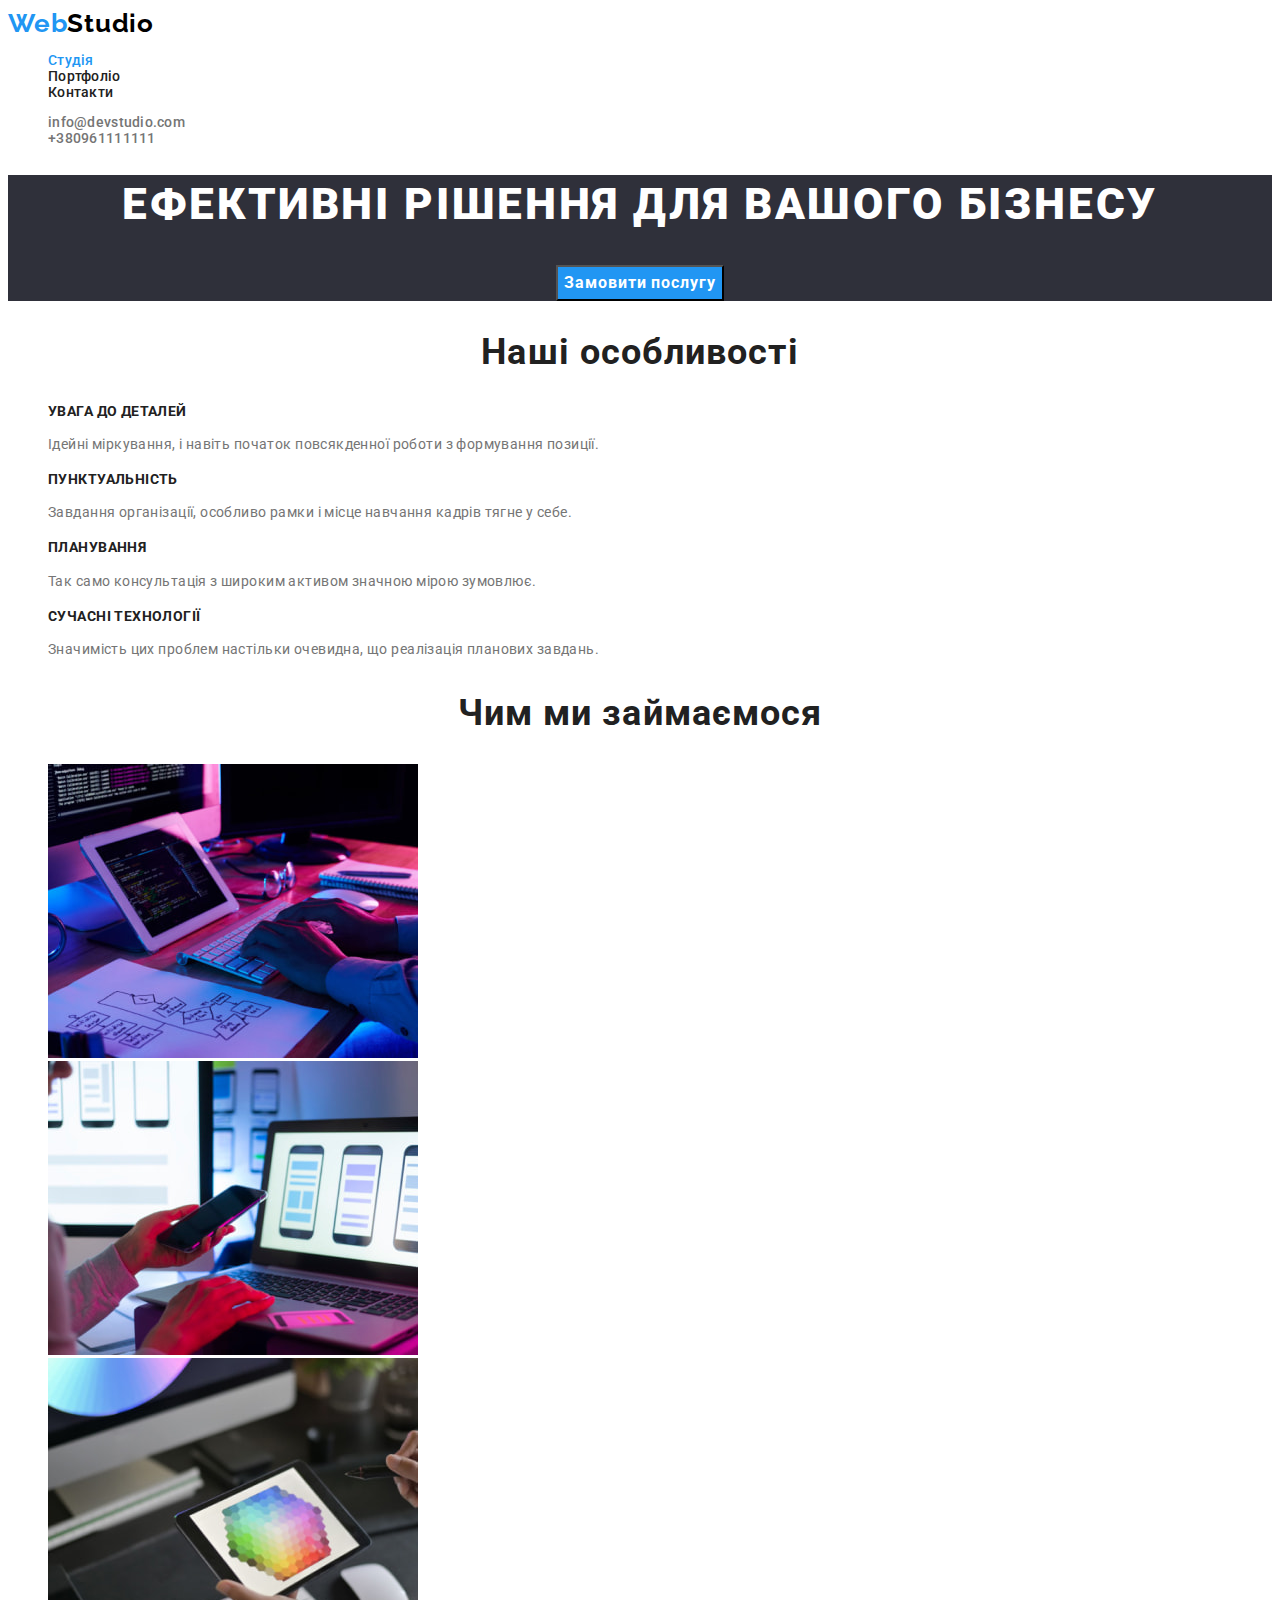
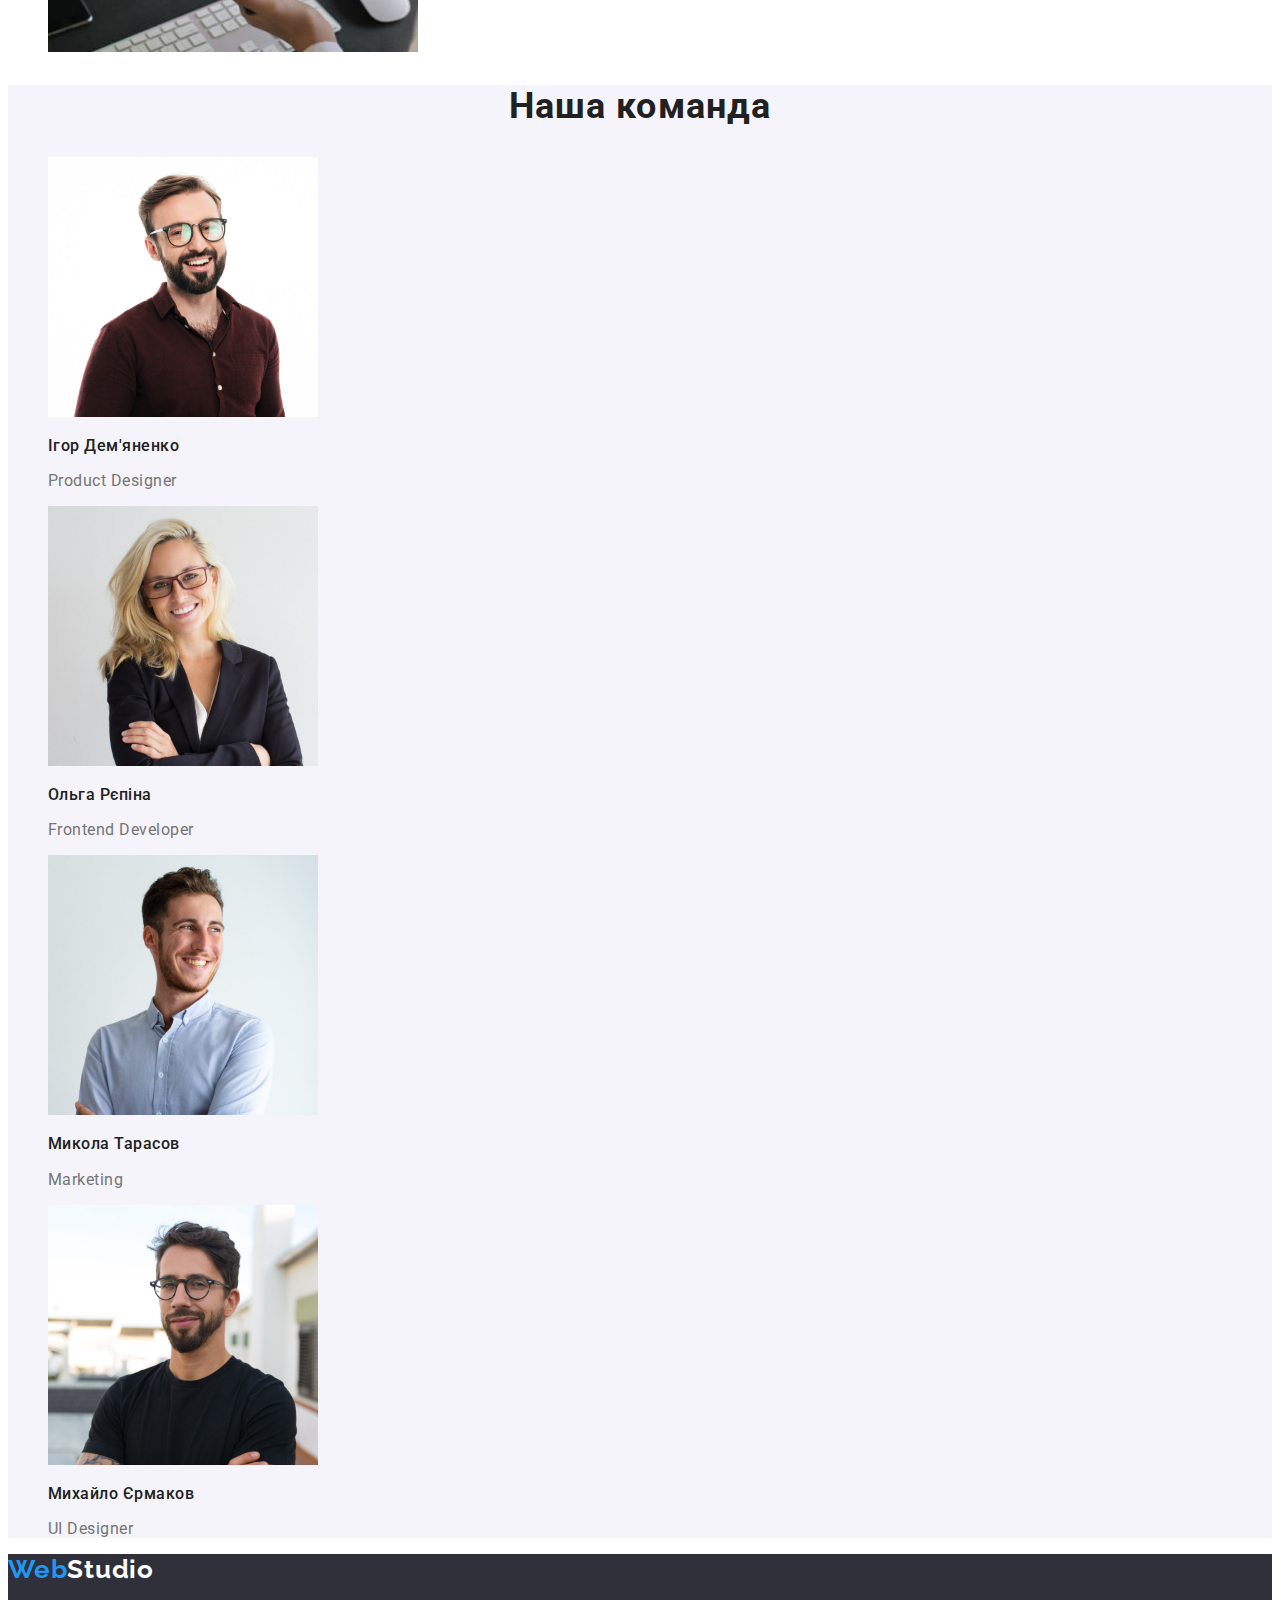
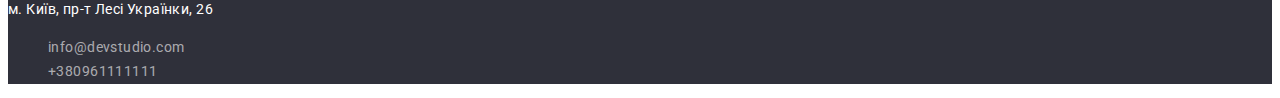
==== index.html @ 484224b7 "Initial commit" ====
<!DOCTYPE html>
<html lang="uk">
  <head>
    <meta charset="UTF-8" />
    <meta name="viewport" content="width=device-width, initial-scale=1.0" />
    <title lang="en">WebStudio</title>
    <link rel="stylesheet" href="./css/styles.css" />

    <link rel="preconnect" href="https://fonts.googleapis.com" />
    <link rel="preconnect" href="https://fonts.gstatic.com" crossorigin />
    <link
      href="https://fonts.googleapis.com/css2?family=Raleway:wght@700&family=Roboto:wght@400;500;700;900&display=swap"
      rel="stylesheet"
    />
  </head>

  <body>
    <!-- Header start -->
    <header class="header">
      <nav class="main-navigation">
        <!-- Header Logo -->
        <a href="/" class="link logo"
          >Web<span class="header-logo-part">Studio</span></a
        >
        <!-- Header Menu -->
        <ul class="list nav-menu-list">
          <li class="item">
            <a href="./index.html" class="link nav-menu-link current-page"
              >Студія</a
            >
          </li>
          <li class="item">
            <a href="./portfolio.html" class="link nav-menu-link">Портфоліо</a>
          </li>
          <li class="item">
            <a href="./contacts.html" class="link nav-menu-link">Контакти</a>
          </li>
        </ul>
      </nav>
      <!-- Header Contacts -->
      <ul class="list nav-contacts-list">
        <li class="item">
          <a href="mailto:info@devstudio.com" class="link nav-contacts-link"
            >info@devstudio.com</a
          >
        </li>
        <li class="item">
          <a href="tel:+380961111111" class="link nav-contacts-link"
            >+380961111111</a
          >
        </li>
      </ul>
    </header>

    <main>
      <!-- Hero section start-->
      <section class="hero">
        <h1 class="hero-title">Ефективні рішення для вашого бізнесу</h1>
        <button type="button" class="btn hero-button">Замовити послугу</button>
      </section>

      <!-- Our features section -->
      <section class="features">
        <h2 class="section-title">Наші особливості</h2>

        <ul class="list">
          <li class="features-item">
            <h3 class="features-subtitle">УВАГА ДО ДЕТАЛЕЙ</h3>
            <p class="features-text">
              Ідейні міркування, і навіть початок повсякденної роботи з
              формування позиції.
            </p>
          </li>

          <li class="features-item">
            <h3 class="features-subtitle">ПУНКТУАЛЬНІСТЬ</h3>
            <p class="features-text">
              Завдання організації, особливо рамки і місце навчання кадрів тягне
              у себе.
            </p>
          </li>

          <li class="features-item">
            <h3 class="features-subtitle">ПЛАНУВАННЯ</h3>
            <p class="features-text">
              Так само консультація з широким активом значною мірою зумовлює.
            </p>
          </li>

          <li class="features-item">
            <h3 class="features-subtitle">СУЧАСНІ ТЕХНОЛОГІЇ</h3>
            <p class="features-text">
              Значимість цих проблем настільки очевидна, що реалізація планових
              завдань.
            </p>
          </li>
        </ul>
      </section>

      <!-- What we do section -->
      <section class="what-we-do">
        <h2 class="section-title">Чим ми займаємося</h2>
        <ul class="list">
          <li class="what-we-do-item">
            <img
              src="./images/work/we-do-1.jpg"
              width="370"
              height="294"
              alt="Відкритий лептоп, поряд з лептопом на столі лежать папери, за лептопом великий монітор з інформацією схожою на код"
            />
          </li>
          <li class="what-we-do-item">
            <img
              src="./images/work/we-do-2.jpg"
              width="370"
              height="294"
              alt="Лептоп, на його екрані макети з інформацією для мобільних телефонів, на задньому фоні великий додатковий монітор з зображенням інформації"
            />
          </li>
          <li class="what-we-do-item">
            <img
              src="./images/work/we-do-3.jpg"
              width="370"
              height="294"
              alt="Планшет з палітрою кольорів на екрані, на задньому плані ноутбук та великий додатковий монітр, на якому відображається обраний моноколір"
            />
          </li>
        </ul>
      </section>

      <!-- Team section -->
      <section class="team">
        <h2 class="section-title">Наша команда</h2>
        <ul class="list">
          <li class="team-item">
            <img
              src="./images/team/dem.jpg"
              width="270"
              height="260"
              alt="Молодий чоловік сорочці борового кольору з бородою та в окулярах, він посміхається"
            />
            <h3 class="team-member">Ігор Дем'яненко</h3>
            <p class="team-position" lang="en">Product Designer</p>
          </li>

          <li class="team-item">
            <img
              src="./images/team/repina.jpg"
              width="270"
              height="260"
              alt="Молода усміхнена жінка в окулярах з руками схрещеними на грудях в чорному піджаку та білій блузі, блондинка"
            />
            <h3 class="team-member">Ольга Рєпіна</h3>
            <p class="team-position" lang="en">Frontend Developer</p>
          </li>

          <li class="team-item">
            <img
              src="./images/team/tarasov.jpg"
              width="270"
              height="260"
              alt="Молодий чоловік в білій сорочці з руками схрещеними на грудях, посміхається, шатен"
            />
            <h3 class="team-member">Микола Тарасов</h3>
            <p class="team-position" lang="en">Marketing</p>
          </li>

          <li class="team-item">
            <img
              src="./images/team/yermakov.jpg"
              width="270"
              height="260"
              alt="Молодий чоловік в окулярах з руками схрещеними на грудях, з хитрою посмішкою, брюнет в чорній футболці, на руці тату"
            />
            <h3 class="team-member">Михайло Єрмаков</h3>
            <p class="team-position" lang="en">UI Designer</p>
          </li>
        </ul>
      </section>
    </main>

    <!-- Footer -->
    <footer>
      <!-- Footer Logo -->
      <a href="/" class="link logo"
        >Web<span class="footer-logo-part">Studio</span></a
      >

      <!-- Footer Contacts -->
      <address class="address">
        <p class="address-text">м. Київ, пр-т Лесі Українки, 26</p>
        <ul class="list">
          <li class="address-list">
            <a href="mailto:info@devstudio.com" class="link address-link"
              >info@devstudio.com</a
            >
          </li>
          <li class="address-list">
            <a href="tel:+380961111111" class="link address-link"
              >+380961111111</a
            >
          </li>
        </ul>
      </address>
    </footer>
  </body>
</html>
---- css/styles.css ----
/* Основні кольори */
:root {
    /* Кольори для фону */
    --background-color: #FFFFFF;
    --background-secondary-color: #2F303A;
    --background-third-color: #F5F4FA;

    /* Кольори для офомлення акцентів */
    --primary-color: #2196F3;
    --secondary-color: #FFFFFF;

    /* Кольори для шрифтів */
    --text-color: #757575;
    --title-color: #212121;
}

/* Загальні стилі для body та його елементів */
body {
    font-family: Roboto,
        sans-serif;
    font-size: 14px;
    color: var(--text-color);
    background-color: var(--background-color);
}

.btn {
    font-family: inherit;
    font-size: 16px;
}

.section-title {
    color: var(--title-color);
    text-align: center;
    font-size: 36px;
    font-weight: 700;
    line-height: 1.17;
    letter-spacing: 1.08px;
}

.list {
    list-style: none;
}

.link {
    text-decoration: none;
}

/* Стиль для Логотип */
.logo {
    color: var(--primary-color);
    font-family: Raleway, sans-serif;
    font-size: 26px;
    font-weight: 700;
    letter-spacing: 0.78px;
}

.logo>.header-logo-part {
    color: #000000;
}

.logo>.footer-logo-part {
    color: var(--secondary-color);
}

/* Header */

.nav-menu-link,
.nav-contacts-link {
    font-weight: 500;
    letter-spacing: 0.28px;
}

.nav-contacts-link {
    color: var(--text-color);
}

.nav-menu-link {
    color: var(--title-color);
}

.nav-contacts-link:focus,
.nav-contacts-link:hover,
.nav-contacts-link:active {
    color: var(--primary-color);
}

.nav-menu-link:focus,
.nav-menu-link:hover,
.nav-menu-link:active {
    color: var(--primary-color);
}

.current-page {
    color: var(--primary-color);
}

/* Section Hero */
.hero {
    background: var(--background-secondary-color);
    color: var(--secondary-color);
    text-align: center;
}

.hero-title {
    font-size: 44px;
    font-weight: 900;
    line-height: 1.36;
    letter-spacing: 2.64px;
    text-transform: uppercase;
}

.hero-button {
    color: var(--secondary-color);
    background-color: var(--primary-color);
    font-weight: 700;
    line-height: 1.88;
    letter-spacing: 0.96px;
}

.hero-button:active {
    background-color: #188CE8;
}

/* Section Our features */
.features-subtitle {
    color: var(--title-color);
    font-size: 14px;
    font-weight: 700;
    line-height: 1.17;
    letter-spacing: 0.42px;
    text-transform: uppercase;
}

.features-text {
    line-height: 1.71;
    letter-spacing: 0.42px;
}

/* Section What we do */


/* Our Team section */
.team {
    background-color: var(--background-third-color);
}

.team-member {
    color: var(--title-color);
    font-size: 16px;
    font-weight: 500;
    line-height: 1.2;
    letter-spacing: 0.48px;
}

.team-position {
    font-size: 16px;
    line-height: 1.2;
    letter-spacing: 0.48px;
}


/* Portfolio section */

.portfolio-filter-button {
    background-color: var(--background-third-color);
    color: var(--title-color);
    text-align: center;
    font-weight: 500;
    line-height: 1.63;
    letter-spacing: 0.48px;
}

.portfolio-filter-button:focus,
.portfolio-filter-button:hover,
.portfolio-filter-button:active {
    background-color: var(--primary-color);
    color: var(--secondary-color);
}

.portfolio-project-name {
    color: var(--title-color);
    font-size: 18px;
    font-weight: 700;
    line-height: 2.0;
    letter-spacing: 1.08px;
}

.portfolio-area {
    color: var(--text-color);
    font-size: 16px;
    line-height: 1.88;
    letter-spacing: 0.48px;
}


/* Footer */
footer {
    background-color: var(--background-secondary-color);
}

.address {
    font-style: normal;
    line-height: 1.71;
    letter-spacing: 0.42px;
}

.address-text {
    color: var(--secondary-color);
}

.address-link {
    color: rgba(255, 255, 255, 0.6);
}

.address-link:hover,
.address-link:focus {
    color: var(--primary-color);
}
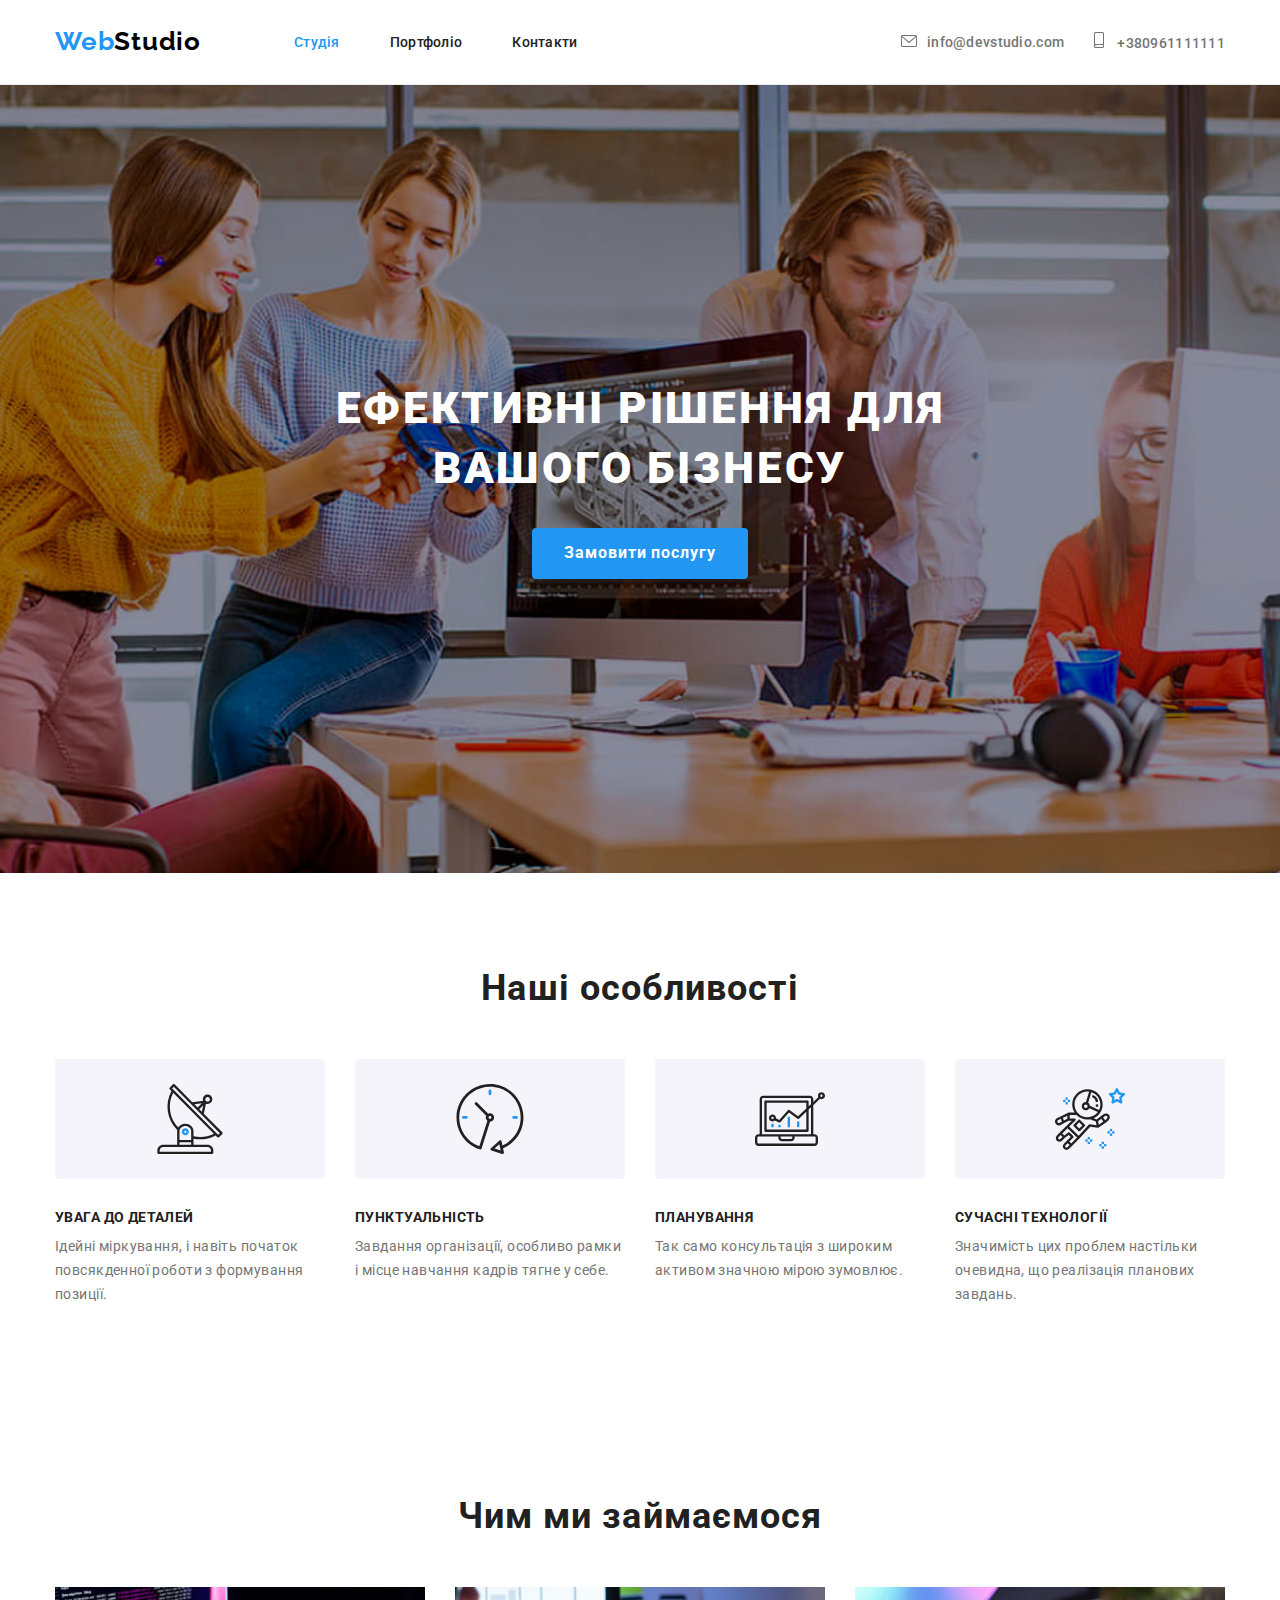
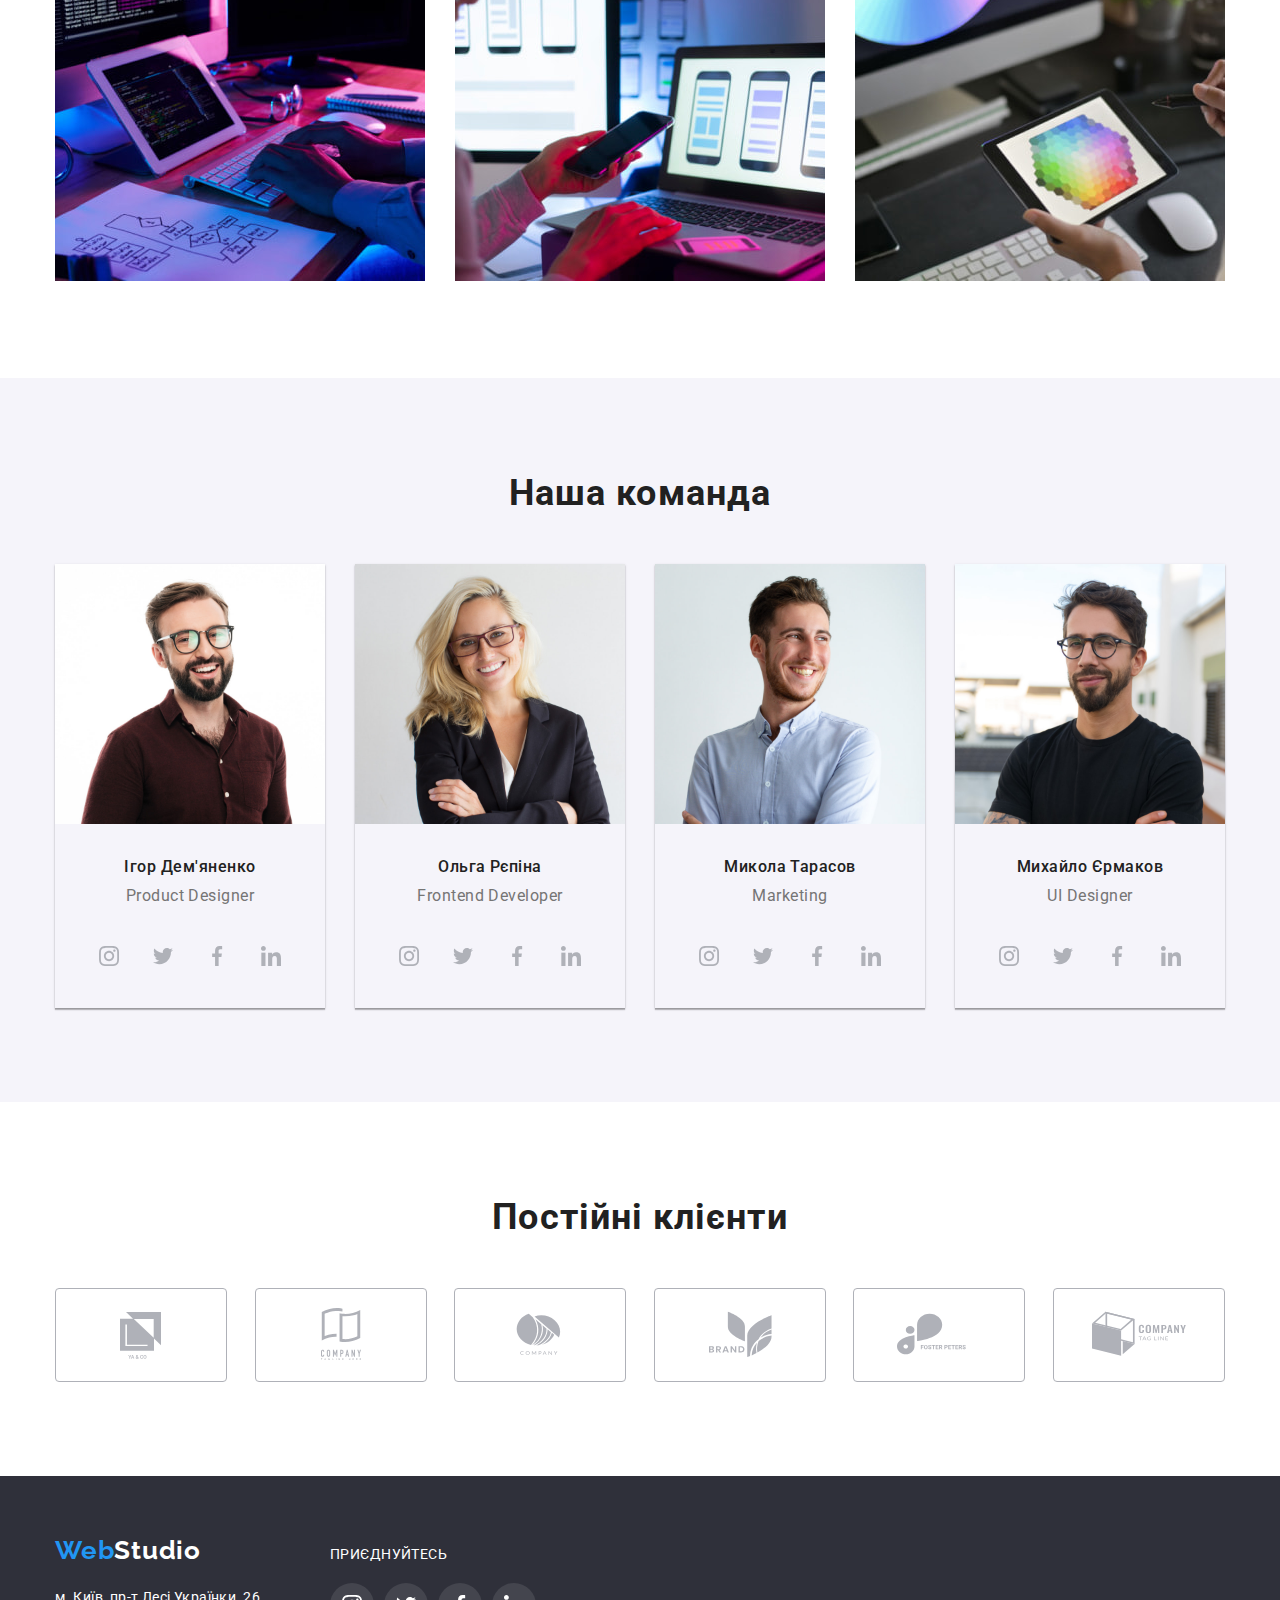
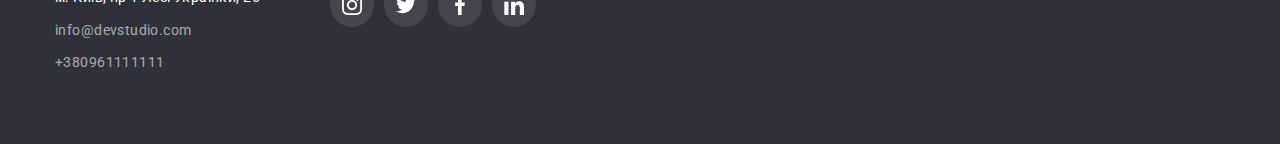
==== commit b84dd9c0: "Застосовує flex display" ====
--- a/index.html
+++ b/index.html
@@ -4,7 +4,6 @@
     <meta charset="UTF-8" />
     <meta name="viewport" content="width=device-width, initial-scale=1.0" />
     <title lang="en">WebStudio</title>
-    <link rel="stylesheet" href="./css/styles.css" />
 
     <link rel="preconnect" href="https://fonts.googleapis.com" />
     <link rel="preconnect" href="https://fonts.gstatic.com" crossorigin />
@@ -12,196 +11,1238 @@
       href="https://fonts.googleapis.com/css2?family=Raleway:wght@700&family=Roboto:wght@400;500;700;900&display=swap"
       rel="stylesheet"
     />
+
+    <link
+      rel="stylesheet"
+      href="https://cdnjs.cloudflare.com/ajax/libs/modern-normalize/2.0.0/modern-normalize.min.css"
+    />
+
+    <link rel="stylesheet" href="./css/styles.css" />
   </head>
 
   <body>
     <!-- Header start -->
     <header class="header">
-      <nav class="main-navigation">
-        <!-- Header Logo -->
-        <a href="/" class="link logo"
-          >Web<span class="header-logo-part">Studio</span></a
-        >
-        <!-- Header Menu -->
-        <ul class="list nav-menu-list">
+      <div class="container">
+        <nav class="main-navigation">
+          <!-- Header Logo -->
+
+          <a href="/" class="link logo"
+            >Web<span class="header-logo-part">Studio</span></a
+          >
+
+          <!-- Header Menu -->
+          <ul class="nav-menu-list">
+            <li class="item">
+              <a href="./index.html" class="link nav-menu-link current-page"
+                >Студія</a
+              >
+            </li>
+            <li class="item">
+              <a href="./portfolio.html" class="link nav-menu-link"
+                >Портфоліо</a
+              >
+            </li>
+            <li class="item">
+              <a href="./contacts.html" class="link nav-menu-link">Контакти</a>
+            </li>
+          </ul>
+        </nav>
+        <!-- Header Contacts -->
+        <ul class="nav-contacts-list">
           <li class="item">
-            <a href="./index.html" class="link nav-menu-link current-page"
-              >Студія</a
+            <a
+              class="nav-contacts-link"
+              href="mailto:info@devstudio.com"
+              aria-label="Посилання на номер електронну пошту"
             >
+              <svg
+                class="nav-icons"
+                xmlns="http://www.w3.org/2000/svg"
+                width="16"
+                height="12"
+                viewBox="0 0 16 12"
+                fill="none"
+              >
+                <path
+                  d="M14.5 0H1.50001C0.672854 0 0 0.672853 0 1.50001V10.5C0 11.3271 0.672854 12 1.50001 12H14.5C15.3271 12 16 11.3271 16 10.5V1.50001C16 0.672853 15.3271 0 14.5 0ZM14.5 0.999994C14.5679 0.999994 14.6325 1.01409 14.6916 1.0387L8 6.83838L1.30833 1.0387C1.36742 1.01412 1.43204 0.999994 1.49998 0.999994H14.5ZM14.5 11H1.50001C1.22414 11 0.999996 10.7759 0.999996 10.5V2.09521L7.67236 7.87792C7.76661 7.95944 7.8833 7.99999 8 7.99999C8.1167 7.99999 8.23339 7.95948 8.32764 7.87792L15 2.09521V10.5C15 10.7759 14.7759 11 14.5 11Z"
+                /></svg
+              >info@devstudio.com
+            </a>
           </li>
           <li class="item">
-            <a href="./portfolio.html" class="link nav-menu-link">Портфоліо</a>
-          </li>
-          <li class="item">
-            <a href="./contacts.html" class="link nav-menu-link">Контакти</a>
+            <a
+              class="nav-contacts-link"
+              href="tel:+380961111111"
+              aria-label="Посилання на номер телефону"
+            >
+              <svg
+                class="nav-icons"
+                xmlns="http://www.w3.org/2000/svg"
+                width="10"
+                height="16"
+                viewBox="0 0 10 16"
+                fill="none"
+              >
+                <path
+                  d="M8.5 0H1.5C0.672848 0 0 0.672848 0 1.5V14.5C0 15.3272 0.672848 16 1.5 16H8.5C9.32715 16 10 15.3272 10 14.5V1.5C10 0.672848 9.32715 0 8.5 0ZM1.5 1H8.5C8.77588 1 9 1.22412 9 1.5V12H1V1.5C1 1.22412 1.22412 1 1.5 1ZM8.5 15H1.5C1.22412 15 1 14.7759 1 14.5V13H9V14.5C9 14.7759 8.77588 15 8.5 15Z"
+                />
+                <path
+                  d="M2.35355 13.7389C2.54882 13.9213 2.54882 14.2169 2.35355 14.3992C2.15828 14.5816 1.84172 14.5816 1.64645 14.3992C1.45118 14.2169 1.45118 13.9213 1.64645 13.7389C1.84172 13.5566 2.15828 13.5566 2.35355 13.7389Z"
+                />
+              </svg>
+              +380961111111
+            </a>
           </li>
         </ul>
-      </nav>
-      <!-- Header Contacts -->
-      <ul class="list nav-contacts-list">
-        <li class="item">
-          <a href="mailto:info@devstudio.com" class="link nav-contacts-link"
-            >info@devstudio.com</a
-          >
-        </li>
-        <li class="item">
-          <a href="tel:+380961111111" class="link nav-contacts-link"
-            >+380961111111</a
-          >
-        </li>
-      </ul>
+      </div>
     </header>
 
     <main>
       <!-- Hero section start-->
       <section class="hero">
-        <h1 class="hero-title">Ефективні рішення для вашого бізнесу</h1>
-        <button type="button" class="btn hero-button">Замовити послугу</button>
+        <div class="container">
+          <h1 class="hero-title">Ефективні рішення для вашого бізнесу</h1>
+
+          <button type="button" class="btn">Замовити послугу</button>
+        </div>
       </section>
 
       <!-- Our features section -->
       <section class="features">
-        <h2 class="section-title">Наші особливості</h2>
-
-        <ul class="list">
-          <li class="features-item">
-            <h3 class="features-subtitle">УВАГА ДО ДЕТАЛЕЙ</h3>
-            <p class="features-text">
-              Ідейні міркування, і навіть початок повсякденної роботи з
-              формування позиції.
-            </p>
-          </li>
-
-          <li class="features-item">
-            <h3 class="features-subtitle">ПУНКТУАЛЬНІСТЬ</h3>
-            <p class="features-text">
-              Завдання організації, особливо рамки і місце навчання кадрів тягне
-              у себе.
-            </p>
-          </li>
-
-          <li class="features-item">
-            <h3 class="features-subtitle">ПЛАНУВАННЯ</h3>
-            <p class="features-text">
-              Так само консультація з широким активом значною мірою зумовлює.
-            </p>
-          </li>
-
-          <li class="features-item">
-            <h3 class="features-subtitle">СУЧАСНІ ТЕХНОЛОГІЇ</h3>
-            <p class="features-text">
-              Значимість цих проблем настільки очевидна, що реалізація планових
-              завдань.
-            </p>
-          </li>
-        </ul>
+        <div class="container">
+          <h2 class="section-title">Наші особливості</h2>
+
+          <ul class="features-list">
+            <li class="features-list-item">
+              <div class="features-list-icon">
+                <svg
+                  class="icon-item"
+                  width="70"
+                  height="70"
+                  viewBox="0 0 70 70"
+                  fill="none"
+                  xmlns="http://www.w3.org/2000/svg"
+                >
+                  <path
+                    d="M67.3163 48.3385L48.8468 29.7337L50.8966 19.6373C51.4256 19.8438 51.9879 19.9517 52.5556 19.9558H52.5696C55.1777 19.9866 57.3169 17.8974 57.3479 15.2893C57.3788 12.6812 55.2894 10.542 52.6813 10.5111C50.0732 10.4803 47.934 12.5695 47.9031 15.1776C47.8965 15.7357 47.9888 16.2905 48.176 16.8163L37.326 18.1405L19.6276 0.35C19.4105 0.128479 19.1141 0.00247917 18.804 0C18.4977 0.00160417 18.2044 0.123521 17.9873 0.3395L14.6786 3.6295C14.2232 4.08508 14.2232 4.82358 14.6786 5.27917L16.459 7.08517C9.56162 19.7681 11.8019 35.4741 21.9703 45.7228C22.0636 45.8121 22.1718 45.8843 22.29 45.9363C22.2165 46.3311 22.1781 46.7317 22.1756 47.1333V60.6667H8.17562C4.95562 60.6705 2.34608 63.28 2.34229 66.5V68.8333C2.34229 69.4776 2.86466 70 3.50895 70H57.1756C57.8199 70 58.3423 69.4776 58.3423 68.8333V66.5C58.3385 63.28 55.729 60.6705 52.509 60.6667H38.509V54.6688C40.7021 55.1288 42.9367 55.3633 45.1776 55.3688C50.5548 55.363 55.8464 54.0225 60.5776 51.4675L62.3673 53.2677C62.5844 53.4892 62.8808 53.6152 63.191 53.6177C63.4972 53.6161 63.7905 53.4941 64.0076 53.2782L67.3163 49.9882C67.7717 49.5326 67.7717 48.7941 67.3163 48.3385ZM50.9246 13.6348C51.8383 12.726 53.3157 12.7301 54.2244 13.6437C55.1332 14.5574 55.1291 16.0348 54.2155 16.9435C53.7781 17.3785 53.1864 17.6226 52.5695 17.6225H52.5625C51.2739 17.6158 50.2345 16.5658 50.2412 15.2771C50.2445 14.6602 50.4918 14.0699 50.9291 13.6348H50.9246ZM48.1783 21.301L46.8693 27.7445L44.298 25.158L48.1783 21.301ZM46.853 19.3282L42.653 23.5037L39.4038 20.237L46.853 19.3282ZM52.509 63C54.442 63 56.009 64.567 56.009 66.5V67.6667H4.67562V66.5C4.67562 64.567 6.2426 63 8.17562 63H52.509ZM36.1756 58.3333V60.6667H24.509V58.3333H36.1756ZM24.509 56V47.1333C24.509 44.303 27.1258 42 30.3423 42C33.5588 42 36.1756 44.303 36.1756 47.1333V56H24.509ZM38.509 52.29V47.1333C38.509 43.0162 34.8456 39.6667 30.3423 39.6667C27.4306 39.622 24.7079 41.1041 23.165 43.5738C14.2887 34.2249 12.2899 20.2875 18.1805 8.82073L58.872 49.7455C52.5886 52.9419 45.3857 53.8418 38.509 52.29ZM63.2038 50.7943L61.56 49.1412L18.7923 6.11567L17.1415 4.46133L18.7923 2.81633L36.15 20.272C36.1581 20.272 36.1628 20.2872 36.171 20.293L64.8593 49.1493L63.2038 50.7943Z"
+                    fill="#212121"
+                  />
+                  <path
+                    d="M30.3528 44.3333H30.3423C28.4093 44.3304 26.84 45.895 26.837 47.8281C26.8341 49.7611 28.3988 51.3304 30.3318 51.3333H30.3423C32.2753 51.3362 33.8446 49.7716 33.8475 47.8386C33.8505 45.9055 32.2858 44.3362 30.3528 44.3333ZM31.1695 48.6605C30.9498 48.8789 30.6522 49.0012 30.3423 49C29.698 48.9966 29.1784 48.4716 29.1817 47.8273C29.1834 47.5189 29.307 47.2237 29.5256 47.0062C29.7428 46.7902 30.036 46.6683 30.3423 46.6667C30.9866 46.67 31.5062 47.195 31.5028 47.8393C31.5012 48.1477 31.3776 48.4429 31.159 48.6605H31.1695Z"
+                    fill="#2196F3"
+                  />
+                </svg>
+              </div>
+              <h3 class="features-subtitle">УВАГА ДО ДЕТАЛЕЙ</h3>
+              <p class="features-text">
+                Ідейні міркування, і навіть початок повсякденної роботи з
+                формування позиції.
+              </p>
+            </li>
+
+            <li class="features-list-item">
+              <div class="features-list-icon">
+                <svg
+                  class="icon-item"
+                  width="70"
+                  height="70"
+                  viewBox="0 0 70 70"
+                  fill="none"
+                  xmlns="http://www.w3.org/2000/svg"
+                >
+                  <g clip-path="url(#clip0_1_544)">
+                    <path
+                      d="M68.4614 33.4715C68.4576 14.9819 53.4656 -0.00373771 34.9754 6.99302e-07C16.4858 0.00373911 1.50017 14.9963 1.50391 33.4859C1.50711 48.0502 10.9252 60.9413 24.7995 65.3713C24.9319 65.413 25.0697 65.4343 25.2081 65.4338C25.4719 65.4333 25.7304 65.3628 25.9573 65.2287C26.2527 65.0541 26.4732 64.7764 26.5768 64.449L35.0315 37.6521C37.3429 37.6404 39.2068 35.7568 39.1945 33.4459C39.1827 31.1345 37.2997 29.2706 34.9883 29.2824C34.3666 29.285 33.753 29.4282 33.1944 29.7011L22.0251 18.5302C21.4707 17.9951 20.5879 18.0106 20.0528 18.5644C19.5305 19.1054 19.5305 19.962 20.0528 20.503L31.2162 31.6792C30.3596 33.4277 30.8493 35.5383 32.3895 36.7303L24.3338 62.2647C8.41354 56.4002 0.261689 38.7405 6.12618 22.8203C11.9907 6.90002 29.6503 -1.25183 45.5706 4.61266C61.4909 10.4771 69.6427 28.1374 63.7782 44.0571C60.913 51.8351 55.0261 58.1252 47.4548 61.4989L46.5842 57.3989C46.4251 56.6454 45.6844 56.1636 44.9308 56.3233C44.6931 56.3741 44.4726 56.4857 44.291 56.6475L35.8978 64.1409C35.322 64.653 35.2708 65.5347 35.7835 66.1105C35.9501 66.2974 36.1637 66.4362 36.403 66.5126L47.1188 69.9327C47.8521 70.1682 48.6377 69.765 48.8732 69.0312C48.948 68.7994 48.9603 68.5527 48.9101 68.3145L48.0545 64.2915C60.4452 59.0678 68.4902 46.918 68.4614 33.4715ZM34.9829 32.0766C35.753 32.0766 36.3779 32.7014 36.3779 33.4715C36.3779 34.2422 35.753 34.8665 34.9829 34.8665C34.2123 34.8665 33.588 34.2422 33.588 33.4715C33.588 32.7014 34.2123 32.0766 34.9829 32.0766ZM39.5774 64.5916L44.3551 60.3298L45.6737 66.543L39.5774 64.5916Z"
+                      fill="#212121"
+                    />
+                    <path
+                      d="M33.5879 6.96729V9.7572C33.5879 10.5278 34.2122 11.1522 34.9828 11.1522C35.753 11.1522 36.3778 10.5278 36.3778 9.7572V6.96729C36.3778 6.19717 35.753 5.57233 34.9828 5.57233C34.2122 5.57233 33.5879 6.19717 33.5879 6.96729Z"
+                      fill="#2196F3"
+                    />
+                    <path
+                      d="M8.4787 32.0765C7.70805 32.0765 7.08374 32.7014 7.08374 33.4715C7.08374 34.2421 7.70805 34.8665 8.4787 34.8665H11.2686C12.0393 34.8665 12.6636 34.2421 12.6636 33.4715C12.6636 32.7014 12.0393 32.0765 11.2686 32.0765H8.4787Z"
+                      fill="#2196F3"
+                    />
+                    <path
+                      d="M61.4866 34.8665C62.2572 34.8665 62.8815 34.2421 62.8815 33.4715C62.8815 32.7014 62.2572 32.0765 61.4866 32.0765H58.6967C57.9265 32.0765 57.3017 32.7014 57.3017 33.4715C57.3017 34.2421 57.9265 34.8665 58.6967 34.8665H61.4866Z"
+                      fill="#2196F3"
+                    />
+                  </g>
+                  <defs>
+                    <clipPath id="clip0_1_544">
+                      <rect width="70" height="70" fill="white" />
+                    </clipPath>
+                  </defs>
+                </svg>
+              </div>
+              <h3 class="features-subtitle">ПУНКТУАЛЬНІСТЬ</h3>
+              <p class="features-text">
+                Завдання організації, особливо рамки і місце навчання кадрів
+                тягне у себе.
+              </p>
+            </li>
+
+            <li class="features-list-item">
+              <div class="features-list-icon">
+                <svg
+                  class="icon-item"
+                  width="70"
+                  height="70"
+                  viewBox="0 0 70 70"
+                  fill="none"
+                  xmlns="http://www.w3.org/2000/svg"
+                >
+                  <g clip-path="url(#clip0_1_554)">
+                    <path
+                      d="M32.6496 32.7351H34.9817V43.2296H32.6496V32.7351Z"
+                      fill="#2196F3"
+                    />
+                    <path
+                      d="M41.978 37.3993H44.3101V43.2296H41.978V37.3993Z"
+                      fill="#2196F3"
+                    />
+                    <path
+                      d="M23.3211 40.8975H25.6532V43.2296H23.3211V40.8975Z"
+                      fill="#2196F3"
+                    />
+                    <path
+                      d="M16.3248 39.7314H18.6569V43.2295H16.3248V39.7314Z"
+                      fill="#2196F3"
+                    />
+                    <path
+                      d="M3.49817 61.8865H59.4689C61.4007 61.8865 62.967 60.3202 62.967 58.3883V53.7241C62.967 51.7923 61.4007 50.2259 59.4689 50.2259H58.3028V21.1469L64.9262 14.8725C66.4635 15.6303 68.3242 15.1702 69.3302 13.7816C70.3369 12.3935 70.1957 10.4821 68.9966 9.25684C67.7975 8.03157 65.8901 7.8488 64.4798 8.82412C63.0701 9.80001 62.569 11.6499 63.2933 13.2037L58.3028 17.9345V15.2443C58.3028 13.3124 56.7365 11.7461 54.8046 11.7461H8.16239C6.23054 11.7461 4.66422 13.3124 4.66422 15.2443V50.2259H3.49817C1.56632 50.2259 0 51.7923 0 53.7241V58.3883C0 60.3202 1.56632 61.8865 3.49817 61.8865ZM66.4652 10.58C67.1091 10.58 67.6312 11.1021 67.6312 11.7461C67.6312 12.39 67.1091 12.9121 66.4652 12.9121C65.8212 12.9121 65.2991 12.39 65.2991 11.7461C65.2991 11.1021 65.8212 10.58 66.4652 10.58ZM6.99634 15.2443C6.99634 14.6003 7.51844 14.0782 8.16239 14.0782H54.8046C55.4486 14.0782 55.9707 14.6003 55.9707 15.2443V20.1414L53.6386 22.3573V17.5764C53.6386 16.9324 53.1165 16.4103 52.4725 16.4103H10.4945C9.85055 16.4103 9.32845 16.9324 9.32845 17.5764V46.7278C9.32845 47.3717 9.85055 47.8938 10.4945 47.8938H52.4725C53.1165 47.8938 53.6386 47.3717 53.6386 46.7278V25.5651L55.9707 23.3554V50.2259H6.99634V15.2443ZM17.4908 30.403C15.9131 30.3984 14.5279 31.4495 14.1083 32.9703C13.6886 34.491 14.3383 36.104 15.6951 36.9091C17.0513 37.7142 18.7793 37.5121 19.9129 36.4149L23.9662 38.4487C24.4371 38.6844 25.0081 38.5739 25.3583 38.1805L33.9745 28.4871L42.4443 34.8338C42.8987 35.1743 43.5329 35.1378 43.9452 34.7478L51.3065 27.7748V45.5617H11.6606V18.7424H51.3065V24.5619L43.0564 32.3747L34.5154 25.9716C34.0303 25.6084 33.3476 25.6767 32.9445 26.1294L24.2099 35.9571L20.9446 34.3242C20.9685 34.1841 20.9833 34.0429 20.989 33.9012C20.989 31.9693 19.4227 30.403 17.4908 30.403ZM18.6569 33.9012C18.6569 34.5451 18.1348 35.0672 17.4908 35.0672C16.8469 35.0672 16.3248 34.5451 16.3248 33.9012C16.3248 33.2572 16.8469 32.7351 17.4908 32.7351C18.1348 32.7351 18.6569 33.2572 18.6569 33.9012ZM25.6532 52.5581H37.3138V53.7241C37.3138 54.3681 36.7917 54.8902 36.1477 54.8902H26.8193C26.1753 54.8902 25.6532 54.3681 25.6532 53.7241V52.5581ZM2.33211 53.7241C2.33211 53.0802 2.85422 52.5581 3.49817 52.5581H23.3211V53.7241C23.3211 55.656 24.8874 57.2223 26.8193 57.2223H36.1477C38.0796 57.2223 39.6459 55.656 39.6459 53.7241V52.5581H59.4689C60.1128 52.5581 60.6349 53.0802 60.6349 53.7241V58.3883C60.6349 59.0323 60.1128 59.5544 59.4689 59.5544H3.49817C2.85422 59.5544 2.33211 59.0323 2.33211 58.3883V53.7241Z"
+                      fill="#212121"
+                    />
+                  </g>
+                  <defs>
+                    <clipPath id="clip0_1_554">
+                      <rect width="70" height="70" fill="white" />
+                    </clipPath>
+                  </defs>
+                </svg>
+              </div>
+              <h3 class="features-subtitle">ПЛАНУВАННЯ</h3>
+              <p class="features-text">
+                Так само консультація з широким активом значною мірою зумовлює.
+              </p>
+            </li>
+
+            <li class="features-list-item">
+              <div class="features-list-icon">
+                <svg
+                  class="icon-item"
+                  width="70"
+                  height="70"
+                  viewBox="0 0 70 70"
+                  fill="none"
+                  xmlns="http://www.w3.org/2000/svg"
+                >
+                  <path
+                    d="M69.9433 9.89637C69.8056 9.47513 69.4416 9.16724 69.0018 9.10298L64.8228 8.49512L62.9526 4.70809C62.5606 3.91005 61.2527 3.91005 60.8608 4.70809L58.9906 8.49512L54.8114 9.10312C54.3716 9.16724 54.0076 9.47418 53.8687 9.89651C53.7323 10.3188 53.8453 10.7831 54.1639 11.0924L57.1891 14.0407L56.4752 18.2034C56.4005 18.6409 56.5802 19.0831 56.9384 19.3445C57.3012 19.6082 57.7748 19.6407 58.168 19.4331L61.9061 17.4672L65.6442 19.4331C65.8146 19.5229 66.0024 19.5672 66.1879 19.5672C66.4294 19.5672 66.671 19.4925 66.874 19.3443C67.2333 19.0831 67.413 18.6408 67.3372 18.2033L66.6233 14.0405L69.6485 11.0923C69.9654 10.7819 70.0798 10.3187 69.9433 9.89637ZM64.5556 12.7991C64.2815 13.0662 64.1555 13.4536 64.2208 13.8316L64.6385 16.2688L62.4499 15.1184C62.2795 15.0286 62.0929 14.9843 61.9061 14.9843C61.7195 14.9843 61.534 15.0286 61.3624 15.1184L59.1736 16.2688L59.5913 13.8316C59.6567 13.4536 59.5306 13.0675 59.2565 12.7991L57.4843 11.0724L59.932 10.7166C60.3124 10.6617 60.6402 10.4226 60.8106 10.0783L61.9049 7.86169L62.9992 10.0783C63.1696 10.4225 63.4974 10.6617 63.8778 10.7166L66.3255 11.0724L64.5556 12.7991Z"
+                    fill="#2196F3"
+                  />
+                  <path
+                    d="M57.167 44.8923H54.8336V47.2257H57.167V44.8923Z"
+                    fill="#2196F3"
+                  />
+                  <path
+                    d="M57.167 49.5591H54.8336V51.8925H57.167V49.5591Z"
+                    fill="#2196F3"
+                  />
+                  <path
+                    d="M59.5004 47.2257H57.167V49.5591H59.5004V47.2257Z"
+                    fill="#2196F3"
+                  />
+                  <path
+                    d="M54.8337 47.2257H52.5003V49.5591H54.8337V47.2257Z"
+                    fill="#2196F3"
+                  />
+                  <path
+                    d="M49.0002 57.7259H46.6668V60.0593H49.0002V57.7259Z"
+                    fill="#2196F3"
+                  />
+                  <path
+                    d="M49.0002 62.3926H46.6668V64.726H49.0002V62.3926Z"
+                    fill="#2196F3"
+                  />
+                  <path
+                    d="M51.3337 60.0593H49.0002V62.3927H51.3337V60.0593Z"
+                    fill="#2196F3"
+                  />
+                  <path
+                    d="M46.6668 60.0593H44.3334V62.3927H46.6668V60.0593Z"
+                    fill="#2196F3"
+                  />
+                  <path
+                    d="M35 53.0592H32.6666V55.3926H35V53.0592Z"
+                    fill="#2196F3"
+                  />
+                  <path
+                    d="M35 57.7259H32.6666V60.0593H35V57.7259Z"
+                    fill="#2196F3"
+                  />
+                  <path
+                    d="M37.3334 55.3925H35V57.7259H37.3334V55.3925Z"
+                    fill="#2196F3"
+                  />
+                  <path
+                    d="M32.6666 55.3925H30.3332V57.7259H32.6666V55.3925Z"
+                    fill="#2196F3"
+                  />
+                  <path
+                    d="M12.833 13.3918H10.4996V15.7252H12.833V13.3918Z"
+                    fill="#2196F3"
+                  />
+                  <path
+                    d="M12.833 18.0587H10.4996V20.3921H12.833V18.0587Z"
+                    fill="#2196F3"
+                  />
+                  <path
+                    d="M15.1663 15.7252H12.8329V18.0586H15.1663V15.7252Z"
+                    fill="#2196F3"
+                  />
+                  <path
+                    d="M10.4996 15.7252H8.1662V18.0586H10.4996V15.7252Z"
+                    fill="#2196F3"
+                  />
+                  <path
+                    d="M54.0635 30.9738C53.4348 30.1256 52.5119 29.5797 51.4642 29.4326C50.4119 29.2833 49.3735 29.5597 48.5335 30.2026L45.7952 32.3014L45.794 32.3026L41.6429 35.4025L38.6725 34.2194C43.9692 31.8429 47.6712 26.545 47.6712 20.3942C47.6712 12.0314 40.8402 5.22736 32.4436 5.22736C24.047 5.22736 17.2162 12.0314 17.2162 20.3942C17.2162 23.4253 18.1226 26.2439 19.6662 28.6158L13.6204 28.5633C13.6169 28.5633 13.6134 28.5633 13.6099 28.5633C13.5912 28.5633 13.5761 28.5726 13.5586 28.5738C13.4431 28.5785 13.3299 28.6018 13.2191 28.6415C13.1911 28.652 13.162 28.6579 13.1352 28.6706C13.1212 28.6765 13.1072 28.6776 13.0932 28.6846L6.02078 32.1764C6.01955 32.1764 6.01846 32.1764 6.01846 32.1775L1.87663 34.1693C1.8311 34.1891 1.78448 34.2159 1.73895 34.2462C0.0880496 35.3452 -0.474284 37.5036 0.429989 39.2676C0.911793 40.2056 1.73198 40.8963 2.74003 41.2124C3.12859 41.3337 3.52521 41.3933 3.91952 41.3933C4.55308 41.3933 5.18077 41.2381 5.75582 40.9313L8.79157 39.3167L13.7441 36.7593L16.7122 36.7418L4.80848 48.5884C4.80738 48.5896 4.80615 48.5896 4.80492 48.5907L1.8765 51.5074C1.18469 52.1958 0.80433 53.1092 0.80433 54.0835C0.80433 55.0565 1.18469 55.9723 1.8765 56.6619C2.58703 57.3689 3.52152 57.7235 4.45601 57.7235C5.39173 57.7235 6.32498 57.3689 7.03785 56.6619L9.91254 53.7988L13.7206 50.9556L15.6912 52.9179L11.8376 56.7551C11.8365 56.7564 11.8352 56.7564 11.834 56.7575L8.90559 59.6741C8.21378 60.3625 7.83343 61.2759 7.83343 62.2502C7.83343 63.2233 8.21378 64.139 8.90559 64.8286C9.61613 65.5356 10.5518 65.8903 11.4863 65.8903C12.4208 65.8903 13.3565 65.5356 14.0682 64.8286L16.9977 61.912L21.6842 57.2453C21.6854 57.244 21.6854 57.2429 21.6865 57.2417L23.8951 55.0542L23.8869 55.046C23.9009 55.032 23.9207 55.0272 23.9348 55.0122L35.2353 42.6349L42.8281 43.7152C42.8829 43.7234 42.9377 43.7269 42.9926 43.7269C43.1338 43.7269 43.2703 43.6931 43.4021 43.6429C43.4406 43.629 43.4744 43.6102 43.5106 43.5916C43.5526 43.5706 43.5969 43.559 43.6367 43.5322L50.6659 38.8655C50.6916 38.848 50.7056 38.8199 50.73 38.8013C50.758 38.7792 50.7931 38.7699 50.8186 38.7453L53.5999 36.1401C55.0471 34.7841 55.2466 32.5628 54.0635 30.9738ZM4.66027 38.8722C4.28114 39.0752 3.85061 39.1159 3.43881 38.9854C3.03042 38.8582 2.69915 38.5793 2.50541 38.2025C2.15308 37.5164 2.35721 36.6811 2.97436 36.2296L5.84796 34.8471L6.53977 36.8689L6.8303 37.7182L4.66027 38.8722ZM12.3102 34.874L8.92336 36.6241L8.36459 34.9907L7.96331 33.8169L12.3968 31.6282L12.3102 34.874ZM45.3402 20.3919C45.3402 22.4009 44.8607 24.2957 44.03 25.9907L34.8832 21.8362C34.7875 20.5821 34.1366 19.4842 33.1589 18.8005L36.3615 8.16849C41.5626 9.82295 45.3402 14.6752 45.3402 20.3919ZM19.5519 20.3919C19.5519 13.3159 25.3363 7.55831 32.4461 7.55831C32.9991 7.55831 33.5404 7.60493 34.0759 7.67261L30.9434 18.0713C30.9014 18.0701 30.8617 18.0585 30.8185 18.0585C28.5598 18.0585 26.7222 19.8901 26.7222 22.1419C26.7222 24.3936 28.5598 26.2254 30.8185 26.2254C32.3375 26.2254 33.65 25.3866 34.3582 24.1591L42.8073 27.9975C40.4564 31.1615 36.6938 33.2255 32.4459 33.2255C25.3363 33.2255 19.5519 27.4679 19.5519 20.3919ZM32.5814 22.1419C32.5814 23.1068 31.7903 23.8919 30.8185 23.8919C29.8467 23.8919 29.0557 23.1068 29.0557 22.1419C29.0557 21.1771 29.8467 20.3919 30.8185 20.3919C31.7903 20.3919 32.5814 21.1771 32.5814 22.1419ZM5.39186 55.0074C4.87506 55.5196 4.03846 55.5185 3.52289 55.0087C3.27433 54.7601 3.13788 54.4324 3.13788 54.0835C3.13788 53.7358 3.27433 53.4079 3.52289 53.1618L5.62743 51.0652L7.48944 52.9191L5.39186 55.0074ZM12.4222 63.1743C11.9054 63.6865 11.0677 63.6877 10.552 63.1755C10.3034 62.927 10.167 62.5993 10.167 62.2503C10.167 61.9027 10.3034 61.5748 10.552 61.3287L12.6579 59.231L13.5388 60.1073L14.5211 61.0849L12.4222 63.1743ZM20.0384 55.5862C20.0371 55.5873 20.036 55.5873 20.0348 55.5885L16.1742 59.4385L15.2933 58.5623L14.311 57.5846L18.168 53.7451C18.168 53.7451 18.168 53.7451 18.168 53.744C18.1693 53.7428 18.1703 53.7428 18.1716 53.7417C18.2591 53.6542 18.3139 53.5492 18.3676 53.4454C18.3828 53.415 18.4119 53.3893 18.4248 53.3579C18.461 53.2681 18.4668 53.1713 18.4808 53.0767C18.4878 53.0229 18.5112 52.9729 18.5112 52.9179C18.5112 52.8397 18.4832 52.764 18.4669 52.6869C18.4529 52.6169 18.4529 52.5456 18.426 52.4781C18.3817 52.3684 18.3058 52.2716 18.2265 52.177C18.2044 52.1513 18.1962 52.1186 18.1717 52.0942C18.1717 52.0942 18.1717 52.0942 18.1705 52.0942C18.1693 52.0931 18.1693 52.0906 18.1682 52.0895L14.6529 48.5895C14.6156 48.5521 14.5678 48.537 14.5258 48.5055C14.464 48.4577 14.4045 48.4134 14.3356 48.3795C14.2692 48.3468 14.2015 48.327 14.1315 48.3082C14.0568 48.2872 13.9845 48.2709 13.9063 48.265C13.8351 48.2604 13.7686 48.2674 13.6975 48.2756C13.6193 48.2849 13.5459 48.2954 13.47 48.3199C13.3965 48.3432 13.3312 48.3793 13.2636 48.4179C13.2204 48.4424 13.1714 48.4506 13.1305 48.4809L9.25136 51.3767L7.2808 49.4143L12.5286 44.1946L22.0674 53.576L20.0384 55.5862ZM34.9545 40.2372C34.9207 40.2325 34.8891 40.2454 34.8554 40.2431C34.7702 40.2384 34.6886 40.2443 34.6034 40.2582C34.5369 40.2699 34.4739 40.2827 34.4109 40.3049C34.3362 40.3306 34.2686 40.3656 34.1996 40.4075C34.1343 40.4472 34.0748 40.4892 34.0177 40.5417C33.9896 40.5661 33.9559 40.5779 33.9302 40.6058L23.6527 51.862L14.1851 42.5506L20.3825 36.3859C20.8387 35.9309 20.8411 35.1923 20.386 34.735C20.1562 34.5052 19.8541 34.392 19.5519 34.3932V34.3921L14.6985 34.4212L14.7592 30.9049L21.5493 30.9633C24.3166 33.7937 28.176 35.5589 32.4461 35.5589C33.4027 35.5589 34.3361 35.4598 35.2449 35.2905C35.3324 35.3605 35.4186 35.4317 35.5284 35.476L40.7996 37.5761L41.1332 39.235L41.5228 41.1717L34.9545 40.2372ZM43.7944 40.6269L43.1096 37.2189L46.2736 34.8564L47.102 35.9554L48.3445 37.605L43.7944 40.6269ZM52.0055 34.4341L50.1726 36.1514L48.1356 33.4471L49.9544 32.0529C50.2939 31.7917 50.7221 31.6854 51.1421 31.7403C51.5644 31.7997 51.9378 32.0203 52.1921 32.3621C52.6659 33.0003 52.5853 33.8905 52.0055 34.4341Z"
+                    fill="#212121"
+                  />
+                  <path
+                    d="M29.7545 40.5651L25.0668 35.8984C24.613 35.4446 23.8755 35.4446 23.4205 35.8984L18.734 40.5651C18.5147 40.7856 18.391 41.0819 18.391 41.3922C18.391 41.7026 18.5135 42.0001 18.734 42.2194L23.4205 46.8861C23.648 47.1124 23.9468 47.2256 24.2443 47.2256C24.5418 47.2256 24.8404 47.1124 25.0668 46.8861L29.7545 42.2194C29.9738 42.0001 30.0987 41.7026 30.0987 41.3922C30.0987 41.0819 29.9749 40.7844 29.7545 40.5651ZM24.2443 44.4128L21.2109 41.3922L24.2443 38.3717L27.2788 41.3922L24.2443 44.4128Z"
+                    fill="#212121"
+                  />
+                  <path
+                    d="M37.5468 11.0923L36.9833 13.358C37.1385 13.3966 40.7844 14.3462 40.7844 18.0586H43.1178C43.1177 13.6461 39.4742 11.5718 37.5468 11.0923Z"
+                    fill="#212121"
+                  />
+                  <path
+                    d="M43.1178 20.3919H40.7844V22.7253H43.1178V20.3919Z"
+                    fill="#212121"
+                  />
+                </svg>
+              </div>
+
+              <h3 class="features-subtitle">СУЧАСНІ ТЕХНОЛОГІЇ</h3>
+              <p class="features-text">
+                Значимість цих проблем настільки очевидна, що реалізація
+                планових завдань.
+              </p>
+            </li>
+          </ul>
+        </div>
       </section>
 
       <!-- What we do section -->
       <section class="what-we-do">
-        <h2 class="section-title">Чим ми займаємося</h2>
-        <ul class="list">
-          <li class="what-we-do-item">
-            <img
-              src="./images/work/we-do-1.jpg"
-              width="370"
-              height="294"
-              alt="Відкритий лептоп, поряд з лептопом на столі лежать папери, за лептопом великий монітор з інформацією схожою на код"
-            />
-          </li>
-          <li class="what-we-do-item">
-            <img
-              src="./images/work/we-do-2.jpg"
-              width="370"
-              height="294"
-              alt="Лептоп, на його екрані макети з інформацією для мобільних телефонів, на задньому фоні великий додатковий монітор з зображенням інформації"
-            />
-          </li>
-          <li class="what-we-do-item">
-            <img
-              src="./images/work/we-do-3.jpg"
-              width="370"
-              height="294"
-              alt="Планшет з палітрою кольорів на екрані, на задньому плані ноутбук та великий додатковий монітр, на якому відображається обраний моноколір"
-            />
-          </li>
-        </ul>
+        <div class="container">
+          <h2 class="section-title">Чим ми займаємося</h2>
+          <ul class="list">
+            <li class="item">
+              <img
+                src="./images/work/we-do-1.jpg"
+                width="370"
+                height="294"
+                alt="Відкритий лептоп, поряд з лептопом на столі лежать папери, за лептопом великий монітор з інформацією схожою на код"
+              />
+            </li>
+            <li class="item">
+              <img
+                src="./images/work/we-do-2.jpg"
+                width="370"
+                height="294"
+                alt="Лептоп, на його екрані макети з інформацією для мобільних телефонів, на задньому фоні великий додатковий монітор з зображенням інформації"
+              />
+            </li>
+            <li class="item">
+              <img
+                src="./images/work/we-do-3.jpg"
+                width="370"
+                height="294"
+                alt="Планшет з палітрою кольорів на екрані, на задньому плані ноутбук та великий додатковий монітр, на якому відображається обраний моноколір"
+              />
+            </li>
+          </ul>
+        </div>
       </section>
 
       <!-- Team section -->
       <section class="team">
-        <h2 class="section-title">Наша команда</h2>
-        <ul class="list">
-          <li class="team-item">
-            <img
-              src="./images/team/dem.jpg"
-              width="270"
-              height="260"
-              alt="Молодий чоловік сорочці борового кольору з бородою та в окулярах, він посміхається"
-            />
-            <h3 class="team-member">Ігор Дем'яненко</h3>
-            <p class="team-position" lang="en">Product Designer</p>
-          </li>
-
-          <li class="team-item">
-            <img
-              src="./images/team/repina.jpg"
-              width="270"
-              height="260"
-              alt="Молода усміхнена жінка в окулярах з руками схрещеними на грудях в чорному піджаку та білій блузі, блондинка"
-            />
-            <h3 class="team-member">Ольга Рєпіна</h3>
-            <p class="team-position" lang="en">Frontend Developer</p>
-          </li>
-
-          <li class="team-item">
-            <img
-              src="./images/team/tarasov.jpg"
-              width="270"
-              height="260"
-              alt="Молодий чоловік в білій сорочці з руками схрещеними на грудях, посміхається, шатен"
-            />
-            <h3 class="team-member">Микола Тарасов</h3>
-            <p class="team-position" lang="en">Marketing</p>
-          </li>
-
-          <li class="team-item">
-            <img
-              src="./images/team/yermakov.jpg"
-              width="270"
-              height="260"
-              alt="Молодий чоловік в окулярах з руками схрещеними на грудях, з хитрою посмішкою, брюнет в чорній футболці, на руці тату"
-            />
-            <h3 class="team-member">Михайло Єрмаков</h3>
-            <p class="team-position" lang="en">UI Designer</p>
-          </li>
-        </ul>
+        <div class="container">
+          <h2 class="section-title">Наша команда</h2>
+          <ul class="list">
+            <li class="team-item">
+              <img
+                class="member-pic"
+                src="./images/team/dem.jpg"
+                width="270"
+                height="260"
+                alt="Молодий чоловік сорочці борового кольору з бородою та в окулярах, він посміхається"
+              />
+              <h3 class="team-member">Ігор Дем'яненко</h3>
+              <p class="team-position" lang="en">Product Designer</p>
+
+              <div>
+                <ul class="item-social">
+                  <li>
+                    <a
+                      class="social-link"
+                      href="#"
+                      target="_blank"
+                      rel="noopener noreferrer nofollow"
+                      aria-label="Посилання на інстаграм"
+                      ><svg
+                        class="social-link-icon"
+                        xmlns="http://www.w3.org/2000/svg"
+                        width="20"
+                        height="20"
+                        viewbox="0 0 20 20"
+                        fill="none"
+                      >
+                        <path
+                          d="M19.9804 5.88005C19.9336 4.81738 19.7617 4.0868 19.5156 3.45374C19.2616 2.78176 18.8709 2.18014 18.359 1.68002C17.8589 1.1721 17.2533 0.777435 16.5891 0.527447C15.9524 0.281274 15.2256 0.109427 14.163 0.0625732C13.0924 0.0117516 12.7525 0 10.0371 0C7.32173 0 6.98185 0.0117516 5.91521 0.0586052C4.85253 0.105459 4.12195 0.277459 3.48904 0.523479C2.81692 0.777435 2.2153 1.16814 1.71517 1.68002C1.20726 2.18014 0.812743 2.78573 0.562603 3.44992C0.31643 4.0868 0.144583 4.81341 0.0977294 5.87609C0.0469078 6.9467 0.0351562 7.28658 0.0351562 10.002C0.0351562 12.7173 0.0469078 13.0572 0.0937614 14.1239C0.140615 15.1865 0.312615 15.9171 0.558787 16.5502C0.812743 17.2221 1.20726 17.8238 1.71517 18.3239C2.2153 18.8318 2.82088 19.2265 3.48508 19.4765C4.12195 19.7226 4.84856 19.8945 5.91139 19.9413C6.97788 19.9883 7.31791 19.9999 10.0333 19.9999C12.7487 19.9999 13.0885 19.9883 14.1552 19.9413C15.2179 19.8945 15.9484 19.7226 16.5813 19.4765C17.9254 18.9568 18.9881 17.8941 19.5078 16.5502C19.7538 15.9133 19.9258 15.1865 19.9727 14.1239C20.0195 13.0572 20.0313 12.7173 20.0313 10.002C20.0313 7.28658 20.0273 6.9467 19.9804 5.88005ZM18.1794 14.0457C18.1364 15.0225 17.9723 15.5499 17.8356 15.9015C17.4995 16.7728 16.808 17.4643 15.9367 17.8004C15.5851 17.9372 15.0538 18.1012 14.0809 18.1441C13.026 18.1911 12.7096 18.2027 10.0411 18.2027C7.37255 18.2027 7.05221 18.1911 6.00113 18.1441C5.02438 18.1012 4.49693 17.9372 4.1453 17.8004C3.71171 17.6402 3.31704 17.3862 2.9967 17.0541C2.6646 16.7298 2.41065 16.3391 2.2504 15.9055C2.11365 15.5539 1.94959 15.0225 1.90671 14.0497C1.8597 12.9948 1.8481 12.6783 1.8481 10.0097C1.8481 7.34122 1.8597 7.02087 1.90671 5.96995C1.94959 4.99319 2.11365 4.46575 2.2504 4.11412C2.41065 3.68038 2.6646 3.28586 3.00067 2.96536C3.32483 2.63327 3.71553 2.37931 4.14927 2.21921C4.5009 2.08247 5.03231 1.9184 6.0051 1.87537C7.05999 1.82851 7.37652 1.81676 10.0449 1.81676C12.7174 1.81676 13.0337 1.82851 14.0848 1.87537C15.0616 1.9184 15.589 2.08247 15.9407 2.21921C16.3742 2.37931 16.7689 2.63327 17.0893 2.96536C17.4213 3.28967 17.6753 3.68038 17.8356 4.11412C17.9723 4.46575 18.1364 4.99701 18.1794 5.96995C18.2263 7.02484 18.238 7.34122 18.238 10.0097C18.238 12.6783 18.2263 12.9908 18.1794 14.0457Z"
+                        />
+                        <path
+                          d="M10.0371 4.8642C7.20074 4.8642 4.89941 7.16537 4.89941 10.0019C4.89941 12.8385 7.20074 15.1396 10.0371 15.1396C12.8737 15.1396 15.1749 12.8385 15.1749 10.0019C15.1749 7.16537 12.8737 4.8642 10.0371 4.8642ZM10.0371 13.3346C8.19702 13.3346 6.70442 11.8422 6.70442 10.0019C6.70442 8.16165 8.19702 6.66921 10.0371 6.66921C11.8774 6.66921 13.3698 8.16165 13.3698 10.0019C13.3698 11.8422 11.8774 13.3346 10.0371 13.3346Z"
+                        />
+                        <path
+                          d="M16.5775 4.6611C16.5775 5.32346 16.0404 5.86052 15.3779 5.86052C14.7155 5.86052 14.1785 5.32346 14.1785 4.6611C14.1785 3.99858 14.7155 3.46167 15.3779 3.46167C16.0404 3.46167 16.5775 3.99858 16.5775 4.6611Z"
+                        />
+                      </svg>
+                    </a>
+                  </li>
+                  <li>
+                    <a
+                      class="social-link"
+                      href="#"
+                      target="_blank"
+                      rel="noopener noreferrer nofollow"
+                      aria-label="Посилання на твітер"
+                      ><svg
+                        class="social-link-icon"
+                        xmlns="http://www.w3.org/2000/svg"
+                        width="20"
+                        height="20"
+                        viewbox="0 0 20 20"
+                        fill="none"
+                      >
+                        <path
+                          d="M20 3.79875C19.2563 4.125 18.4637 4.34125 17.6375 4.44625C18.4875 3.93875 19.1363 3.14125 19.4412 2.18C18.6488 2.6525 17.7738 2.98625 16.8412 3.1725C16.0887 2.37125 15.0162 1.875 13.8462 1.875C11.5763 1.875 9.74875 3.7175 9.74875 5.97625C9.74875 6.30125 9.77625 6.61375 9.84375 6.91125C6.435 6.745 3.41875 5.11125 1.3925 2.6225C1.03875 3.23625 0.83125 3.93875 0.83125 4.695C0.83125 6.115 1.5625 7.37375 2.6525 8.1025C1.99375 8.09 1.3475 7.89875 0.8 7.5975C0.8 7.61 0.8 7.62625 0.8 7.6425C0.8 9.635 2.22125 11.29 4.085 11.6712C3.75125 11.7625 3.3875 11.8062 3.01 11.8062C2.7475 11.8062 2.4825 11.7913 2.23375 11.7362C2.765 13.36 4.2725 14.5538 6.065 14.5925C4.67 15.6838 2.89875 16.3412 0.98125 16.3412C0.645 16.3412 0.3225 16.3263 0 16.285C1.81625 17.4563 3.96875 18.125 6.29 18.125C13.835 18.125 17.96 11.875 17.96 6.4575C17.96 6.27625 17.9538 6.10125 17.945 5.9275C18.7588 5.35 19.4425 4.62875 20 3.79875Z"
+                        />
+                      </svg>
+                    </a>
+                  </li>
+                  <li>
+                    <a
+                      class="social-link"
+                      href="#"
+                      target="_blank"
+                      rel="noopener noreferrer nofollow"
+                      aria-label="Посилання на фейсбук"
+                    >
+                      <svg
+                        class="social-link-icon"
+                        xmlns="http://www.w3.org/2000/svg"
+                        width="20"
+                        height="20"
+                        viewbox="0 0 20 20"
+                        fill="none"
+                      >
+                        <path
+                          d="M13.3309 3.32083H15.1567V0.140833C14.8417 0.0975 13.7584 0 12.4967 0C9.86422 0 8.06088 1.65583 8.06088 4.69917V7.5H5.15588V11.055H8.06088V20H11.6226V11.0558H14.4101L14.8526 7.50083H11.6217V5.05167C11.6226 4.02417 11.8992 3.32083 13.3309 3.32083Z"
+                        />
+                      </svg>
+                    </a>
+                  </li>
+                  <li>
+                    <a
+                      class="social-link"
+                      href="#"
+                      target="_blank"
+                      rel="noopener noreferrer nofollow"
+                      aria-label="Посиалння на лінкедін"
+                    >
+                      <svg
+                        class="social-link-icon"
+                        xmlns="http://www.w3.org/2000/svg"
+                        width="20"
+                        height="20"
+                        viewbox="0 0 20 20"
+                        fill="none"
+                      >
+                        <path
+                          d="M19.9951 20V19.9992H20.0001V12.6642C20.0001 9.07587 19.2276 6.31171 15.0326 6.31171C13.0159 6.31171 11.6626 7.41837 11.1101 8.46754H11.0517V6.64671H7.07422V19.9992H11.2159V13.3875C11.2159 11.6467 11.5459 9.96337 13.7017 9.96337C15.8259 9.96337 15.8576 11.95 15.8576 13.4992V20H19.9951Z"
+                        />
+                        <path
+                          d="M0.329956 6.64746H4.47662V20H0.329956V6.64746Z"
+                        />
+                        <path
+                          d="M2.40167 0C1.07583 0 0 1.07583 0 2.40167C0 3.7275 1.07583 4.82583 2.40167 4.82583C3.7275 4.82583 4.80333 3.7275 4.80333 2.40167C4.8025 1.07583 3.72667 0 2.40167 0V0Z"
+                        />
+                      </svg>
+                    </a>
+                  </li>
+                </ul>
+              </div>
+            </li>
+
+            <li class="team-item">
+              <img
+                class="member-pic"
+                src="./images/team/repina.jpg"
+                width="270"
+                height="260"
+                alt="Молода усміхнена жінка в окулярах з руками схрещеними на грудях в чорному піджаку та білій блузі, блондинка"
+              />
+              <h3 class="team-member">Ольга Рєпіна</h3>
+              <p class="team-position" lang="en">Frontend Developer</p>
+              <div class="item-social">
+                <a
+                  class="social-link"
+                  href="#"
+                  target="_blank"
+                  rel="noopener noreferrer nofollow"
+                  aria-label="Посилання на інстаграм"
+                  ><svg
+                    class="social-link-icon"
+                    xmlns="http://www.w3.org/2000/svg"
+                    width="20"
+                    height="20"
+                    viewbox="0 0 20 20"
+                    fill="none"
+                  >
+                    <path
+                      d="M19.9804 5.88005C19.9336 4.81738 19.7617 4.0868 19.5156 3.45374C19.2616 2.78176 18.8709 2.18014 18.359 1.68002C17.8589 1.1721 17.2533 0.777435 16.5891 0.527447C15.9524 0.281274 15.2256 0.109427 14.163 0.0625732C13.0924 0.0117516 12.7525 0 10.0371 0C7.32173 0 6.98185 0.0117516 5.91521 0.0586052C4.85253 0.105459 4.12195 0.277459 3.48904 0.523479C2.81692 0.777435 2.2153 1.16814 1.71517 1.68002C1.20726 2.18014 0.812743 2.78573 0.562603 3.44992C0.31643 4.0868 0.144583 4.81341 0.0977294 5.87609C0.0469078 6.9467 0.0351562 7.28658 0.0351562 10.002C0.0351562 12.7173 0.0469078 13.0572 0.0937614 14.1239C0.140615 15.1865 0.312615 15.9171 0.558787 16.5502C0.812743 17.2221 1.20726 17.8238 1.71517 18.3239C2.2153 18.8318 2.82088 19.2265 3.48508 19.4765C4.12195 19.7226 4.84856 19.8945 5.91139 19.9413C6.97788 19.9883 7.31791 19.9999 10.0333 19.9999C12.7487 19.9999 13.0885 19.9883 14.1552 19.9413C15.2179 19.8945 15.9484 19.7226 16.5813 19.4765C17.9254 18.9568 18.9881 17.8941 19.5078 16.5502C19.7538 15.9133 19.9258 15.1865 19.9727 14.1239C20.0195 13.0572 20.0313 12.7173 20.0313 10.002C20.0313 7.28658 20.0273 6.9467 19.9804 5.88005ZM18.1794 14.0457C18.1364 15.0225 17.9723 15.5499 17.8356 15.9015C17.4995 16.7728 16.808 17.4643 15.9367 17.8004C15.5851 17.9372 15.0538 18.1012 14.0809 18.1441C13.026 18.1911 12.7096 18.2027 10.0411 18.2027C7.37255 18.2027 7.05221 18.1911 6.00113 18.1441C5.02438 18.1012 4.49693 17.9372 4.1453 17.8004C3.71171 17.6402 3.31704 17.3862 2.9967 17.0541C2.6646 16.7298 2.41065 16.3391 2.2504 15.9055C2.11365 15.5539 1.94959 15.0225 1.90671 14.0497C1.8597 12.9948 1.8481 12.6783 1.8481 10.0097C1.8481 7.34122 1.8597 7.02087 1.90671 5.96995C1.94959 4.99319 2.11365 4.46575 2.2504 4.11412C2.41065 3.68038 2.6646 3.28586 3.00067 2.96536C3.32483 2.63327 3.71553 2.37931 4.14927 2.21921C4.5009 2.08247 5.03231 1.9184 6.0051 1.87537C7.05999 1.82851 7.37652 1.81676 10.0449 1.81676C12.7174 1.81676 13.0337 1.82851 14.0848 1.87537C15.0616 1.9184 15.589 2.08247 15.9407 2.21921C16.3742 2.37931 16.7689 2.63327 17.0893 2.96536C17.4213 3.28967 17.6753 3.68038 17.8356 4.11412C17.9723 4.46575 18.1364 4.99701 18.1794 5.96995C18.2263 7.02484 18.238 7.34122 18.238 10.0097C18.238 12.6783 18.2263 12.9908 18.1794 14.0457Z"
+                    />
+                    <path
+                      d="M10.0371 4.8642C7.20074 4.8642 4.89941 7.16537 4.89941 10.0019C4.89941 12.8385 7.20074 15.1396 10.0371 15.1396C12.8737 15.1396 15.1749 12.8385 15.1749 10.0019C15.1749 7.16537 12.8737 4.8642 10.0371 4.8642ZM10.0371 13.3346C8.19702 13.3346 6.70442 11.8422 6.70442 10.0019C6.70442 8.16165 8.19702 6.66921 10.0371 6.66921C11.8774 6.66921 13.3698 8.16165 13.3698 10.0019C13.3698 11.8422 11.8774 13.3346 10.0371 13.3346Z"
+                    />
+                    <path
+                      d="M16.5775 4.6611C16.5775 5.32346 16.0404 5.86052 15.3779 5.86052C14.7155 5.86052 14.1785 5.32346 14.1785 4.6611C14.1785 3.99858 14.7155 3.46167 15.3779 3.46167C16.0404 3.46167 16.5775 3.99858 16.5775 4.6611Z"
+                    />
+                  </svg>
+                </a>
+                <a
+                  class="social-link"
+                  href="#"
+                  target="_blank"
+                  rel="noopener noreferrer nofollow"
+                  aria-label="Посилання на твітер"
+                  ><svg
+                    class="social-link-icon"
+                    xmlns="http://www.w3.org/2000/svg"
+                    width="20"
+                    height="20"
+                    viewbox="0 0 20 20"
+                    fill="none"
+                  >
+                    <path
+                      d="M20 3.79875C19.2563 4.125 18.4637 4.34125 17.6375 4.44625C18.4875 3.93875 19.1363 3.14125 19.4412 2.18C18.6488 2.6525 17.7738 2.98625 16.8412 3.1725C16.0887 2.37125 15.0162 1.875 13.8462 1.875C11.5763 1.875 9.74875 3.7175 9.74875 5.97625C9.74875 6.30125 9.77625 6.61375 9.84375 6.91125C6.435 6.745 3.41875 5.11125 1.3925 2.6225C1.03875 3.23625 0.83125 3.93875 0.83125 4.695C0.83125 6.115 1.5625 7.37375 2.6525 8.1025C1.99375 8.09 1.3475 7.89875 0.8 7.5975C0.8 7.61 0.8 7.62625 0.8 7.6425C0.8 9.635 2.22125 11.29 4.085 11.6712C3.75125 11.7625 3.3875 11.8062 3.01 11.8062C2.7475 11.8062 2.4825 11.7913 2.23375 11.7362C2.765 13.36 4.2725 14.5538 6.065 14.5925C4.67 15.6838 2.89875 16.3412 0.98125 16.3412C0.645 16.3412 0.3225 16.3263 0 16.285C1.81625 17.4563 3.96875 18.125 6.29 18.125C13.835 18.125 17.96 11.875 17.96 6.4575C17.96 6.27625 17.9538 6.10125 17.945 5.9275C18.7588 5.35 19.4425 4.62875 20 3.79875Z"
+                    />
+                  </svg>
+                </a>
+                <a
+                  class="social-link"
+                  href="#"
+                  target="_blank"
+                  rel="noopener noreferrer nofollow"
+                  aria-label="Посилання на фейсбук"
+                >
+                  <svg
+                    class="social-link-icon"
+                    xmlns="http://www.w3.org/2000/svg"
+                    width="20"
+                    height="20"
+                    viewbox="0 0 20 20"
+                    fill="none"
+                  >
+                    <path
+                      d="M13.3309 3.32083H15.1567V0.140833C14.8417 0.0975 13.7584 0 12.4967 0C9.86422 0 8.06088 1.65583 8.06088 4.69917V7.5H5.15588V11.055H8.06088V20H11.6226V11.0558H14.4101L14.8526 7.50083H11.6217V5.05167C11.6226 4.02417 11.8992 3.32083 13.3309 3.32083Z"
+                    />
+                  </svg>
+                </a>
+                <a
+                  class="social-link"
+                  href="#"
+                  target="_blank"
+                  rel="noopener noreferrer nofollow"
+                  aria-label="Посиалння на лінкедін"
+                >
+                  <svg
+                    class="social-link-icon"
+                    xmlns="http://www.w3.org/2000/svg"
+                    width="20"
+                    height="20"
+                    viewbox="0 0 20 20"
+                    fill="none"
+                  >
+                    <path
+                      d="M19.9951 20V19.9992H20.0001V12.6642C20.0001 9.07587 19.2276 6.31171 15.0326 6.31171C13.0159 6.31171 11.6626 7.41837 11.1101 8.46754H11.0517V6.64671H7.07422V19.9992H11.2159V13.3875C11.2159 11.6467 11.5459 9.96337 13.7017 9.96337C15.8259 9.96337 15.8576 11.95 15.8576 13.4992V20H19.9951Z"
+                    />
+                    <path d="M0.329956 6.64746H4.47662V20H0.329956V6.64746Z" />
+                    <path
+                      d="M2.40167 0C1.07583 0 0 1.07583 0 2.40167C0 3.7275 1.07583 4.82583 2.40167 4.82583C3.7275 4.82583 4.80333 3.7275 4.80333 2.40167C4.8025 1.07583 3.72667 0 2.40167 0V0Z"
+                    />
+                  </svg>
+                </a>
+              </div>
+            </li>
+
+            <li class="team-item">
+              <img
+                class="member-pic"
+                src="./images/team/tarasov.jpg"
+                width="270"
+                height="260"
+                alt="Молодий чоловік в білій сорочці з руками схрещеними на грудях, посміхається, шатен"
+              />
+              <h3 class="team-member">Микола Тарасов</h3>
+              <p class="team-position" lang="en">Marketing</p>
+              <div class="item-social">
+                <a
+                  class="social-link"
+                  href="#"
+                  target="_blank"
+                  rel="noopener noreferrer nofollow"
+                  aria-label="Посилання на інстаграм"
+                >
+                  <svg
+                    class="social-link-icon"
+                    xmlns="http://www.w3.org/2000/svg"
+                    width="20"
+                    height="20"
+                    viewbox="0 0 20 20"
+                    fill="none"
+                  >
+                    <path
+                      d="M19.9804 5.88005C19.9336 4.81738 19.7617 4.0868 19.5156 3.45374C19.2616 2.78176 18.8709 2.18014 18.359 1.68002C17.8589 1.1721 17.2533 0.777435 16.5891 0.527447C15.9524 0.281274 15.2256 0.109427 14.163 0.0625732C13.0924 0.0117516 12.7525 0 10.0371 0C7.32173 0 6.98185 0.0117516 5.91521 0.0586052C4.85253 0.105459 4.12195 0.277459 3.48904 0.523479C2.81692 0.777435 2.2153 1.16814 1.71517 1.68002C1.20726 2.18014 0.812743 2.78573 0.562603 3.44992C0.31643 4.0868 0.144583 4.81341 0.0977294 5.87609C0.0469078 6.9467 0.0351562 7.28658 0.0351562 10.002C0.0351562 12.7173 0.0469078 13.0572 0.0937614 14.1239C0.140615 15.1865 0.312615 15.9171 0.558787 16.5502C0.812743 17.2221 1.20726 17.8238 1.71517 18.3239C2.2153 18.8318 2.82088 19.2265 3.48508 19.4765C4.12195 19.7226 4.84856 19.8945 5.91139 19.9413C6.97788 19.9883 7.31791 19.9999 10.0333 19.9999C12.7487 19.9999 13.0885 19.9883 14.1552 19.9413C15.2179 19.8945 15.9484 19.7226 16.5813 19.4765C17.9254 18.9568 18.9881 17.8941 19.5078 16.5502C19.7538 15.9133 19.9258 15.1865 19.9727 14.1239C20.0195 13.0572 20.0313 12.7173 20.0313 10.002C20.0313 7.28658 20.0273 6.9467 19.9804 5.88005ZM18.1794 14.0457C18.1364 15.0225 17.9723 15.5499 17.8356 15.9015C17.4995 16.7728 16.808 17.4643 15.9367 17.8004C15.5851 17.9372 15.0538 18.1012 14.0809 18.1441C13.026 18.1911 12.7096 18.2027 10.0411 18.2027C7.37255 18.2027 7.05221 18.1911 6.00113 18.1441C5.02438 18.1012 4.49693 17.9372 4.1453 17.8004C3.71171 17.6402 3.31704 17.3862 2.9967 17.0541C2.6646 16.7298 2.41065 16.3391 2.2504 15.9055C2.11365 15.5539 1.94959 15.0225 1.90671 14.0497C1.8597 12.9948 1.8481 12.6783 1.8481 10.0097C1.8481 7.34122 1.8597 7.02087 1.90671 5.96995C1.94959 4.99319 2.11365 4.46575 2.2504 4.11412C2.41065 3.68038 2.6646 3.28586 3.00067 2.96536C3.32483 2.63327 3.71553 2.37931 4.14927 2.21921C4.5009 2.08247 5.03231 1.9184 6.0051 1.87537C7.05999 1.82851 7.37652 1.81676 10.0449 1.81676C12.7174 1.81676 13.0337 1.82851 14.0848 1.87537C15.0616 1.9184 15.589 2.08247 15.9407 2.21921C16.3742 2.37931 16.7689 2.63327 17.0893 2.96536C17.4213 3.28967 17.6753 3.68038 17.8356 4.11412C17.9723 4.46575 18.1364 4.99701 18.1794 5.96995C18.2263 7.02484 18.238 7.34122 18.238 10.0097C18.238 12.6783 18.2263 12.9908 18.1794 14.0457Z"
+                    />
+                    <path
+                      d="M10.0371 4.8642C7.20074 4.8642 4.89941 7.16537 4.89941 10.0019C4.89941 12.8385 7.20074 15.1396 10.0371 15.1396C12.8737 15.1396 15.1749 12.8385 15.1749 10.0019C15.1749 7.16537 12.8737 4.8642 10.0371 4.8642ZM10.0371 13.3346C8.19702 13.3346 6.70442 11.8422 6.70442 10.0019C6.70442 8.16165 8.19702 6.66921 10.0371 6.66921C11.8774 6.66921 13.3698 8.16165 13.3698 10.0019C13.3698 11.8422 11.8774 13.3346 10.0371 13.3346Z"
+                    />
+                    <path
+                      d="M16.5775 4.6611C16.5775 5.32346 16.0404 5.86052 15.3779 5.86052C14.7155 5.86052 14.1785 5.32346 14.1785 4.6611C14.1785 3.99858 14.7155 3.46167 15.3779 3.46167C16.0404 3.46167 16.5775 3.99858 16.5775 4.6611Z"
+                    />
+                  </svg>
+                </a>
+                <a
+                  class="social-link"
+                  href="#"
+                  target="_blank"
+                  rel="noopener noreferrer nofollow"
+                  aria-label="Посилання на твітер"
+                >
+                  <svg
+                    class="social-link-icon"
+                    xmlns="http://www.w3.org/2000/svg"
+                    width="20"
+                    height="20"
+                    viewbox="0 0 20 20"
+                    fill="none"
+                  >
+                    <path
+                      d="M20 3.79875C19.2563 4.125 18.4637 4.34125 17.6375 4.44625C18.4875 3.93875 19.1363 3.14125 19.4412 2.18C18.6488 2.6525 17.7738 2.98625 16.8412 3.1725C16.0887 2.37125 15.0162 1.875 13.8462 1.875C11.5763 1.875 9.74875 3.7175 9.74875 5.97625C9.74875 6.30125 9.77625 6.61375 9.84375 6.91125C6.435 6.745 3.41875 5.11125 1.3925 2.6225C1.03875 3.23625 0.83125 3.93875 0.83125 4.695C0.83125 6.115 1.5625 7.37375 2.6525 8.1025C1.99375 8.09 1.3475 7.89875 0.8 7.5975C0.8 7.61 0.8 7.62625 0.8 7.6425C0.8 9.635 2.22125 11.29 4.085 11.6712C3.75125 11.7625 3.3875 11.8062 3.01 11.8062C2.7475 11.8062 2.4825 11.7913 2.23375 11.7362C2.765 13.36 4.2725 14.5538 6.065 14.5925C4.67 15.6838 2.89875 16.3412 0.98125 16.3412C0.645 16.3412 0.3225 16.3263 0 16.285C1.81625 17.4563 3.96875 18.125 6.29 18.125C13.835 18.125 17.96 11.875 17.96 6.4575C17.96 6.27625 17.9538 6.10125 17.945 5.9275C18.7588 5.35 19.4425 4.62875 20 3.79875Z"
+                    />
+                  </svg>
+                </a>
+                <a
+                  class="social-link"
+                  href="#"
+                  target="_blank"
+                  rel="noopener noreferrer nofollow"
+                  aria-label="Посилання на фейсбук"
+                >
+                  <svg
+                    class="social-link-icon"
+                    xmlns="http://www.w3.org/2000/svg"
+                    width="20"
+                    height="20"
+                    viewbox="0 0 20 20"
+                    fill="none"
+                  >
+                    <path
+                      d="M13.3309 3.32083H15.1567V0.140833C14.8417 0.0975 13.7584 0 12.4967 0C9.86422 0 8.06088 1.65583 8.06088 4.69917V7.5H5.15588V11.055H8.06088V20H11.6226V11.0558H14.4101L14.8526 7.50083H11.6217V5.05167C11.6226 4.02417 11.8992 3.32083 13.3309 3.32083Z"
+                    />
+                  </svg>
+                </a>
+                <a
+                  class="social-link"
+                  href="#"
+                  target="_blank"
+                  rel="noopener noreferrer nofollow"
+                  aria-label="Посиалння на лінкедін"
+                >
+                  <svg
+                    class="social-link-icon"
+                    xmlns="http://www.w3.org/2000/svg"
+                    width="20"
+                    height="20"
+                    viewbox="0 0 20 20"
+                    fill="none"
+                  >
+                    <path
+                      d="M19.9951 20V19.9992H20.0001V12.6642C20.0001 9.07587 19.2276 6.31171 15.0326 6.31171C13.0159 6.31171 11.6626 7.41837 11.1101 8.46754H11.0517V6.64671H7.07422V19.9992H11.2159V13.3875C11.2159 11.6467 11.5459 9.96337 13.7017 9.96337C15.8259 9.96337 15.8576 11.95 15.8576 13.4992V20H19.9951Z"
+                    />
+                    <path d="M0.329956 6.64746H4.47662V20H0.329956V6.64746Z" />
+                    <path
+                      d="M2.40167 0C1.07583 0 0 1.07583 0 2.40167C0 3.7275 1.07583 4.82583 2.40167 4.82583C3.7275 4.82583 4.80333 3.7275 4.80333 2.40167C4.8025 1.07583 3.72667 0 2.40167 0V0Z"
+                    />
+                  </svg>
+                </a>
+              </div>
+            </li>
+
+            <li class="team-item">
+              <img
+                class="member-pic"
+                src="./images/team/yermakov.jpg"
+                width="270"
+                height="260"
+                alt="Молодий чоловік в окулярах з руками схрещеними на грудях, з хитрою посмішкою, брюнет в чорній футболці, на руці тату"
+              />
+              <h3 class="team-member">Михайло Єрмаков</h3>
+              <p class="team-position" lang="en">UI Designer</p>
+              <div class="item-social">
+                <a
+                  class="social-link"
+                  href="#"
+                  target="_blank"
+                  rel="noopener noreferrer nofollow"
+                  aria-label="Посилання на інстаграм"
+                >
+                  <svg
+                    class="social-link-icon"
+                    xmlns="http://www.w3.org/2000/svg"
+                    width="20"
+                    height="20"
+                    viewbox="0 0 20 20"
+                    fill="none"
+                  >
+                    <path
+                      d="M19.9804 5.88005C19.9336 4.81738 19.7617 4.0868 19.5156 3.45374C19.2616 2.78176 18.8709 2.18014 18.359 1.68002C17.8589 1.1721 17.2533 0.777435 16.5891 0.527447C15.9524 0.281274 15.2256 0.109427 14.163 0.0625732C13.0924 0.0117516 12.7525 0 10.0371 0C7.32173 0 6.98185 0.0117516 5.91521 0.0586052C4.85253 0.105459 4.12195 0.277459 3.48904 0.523479C2.81692 0.777435 2.2153 1.16814 1.71517 1.68002C1.20726 2.18014 0.812743 2.78573 0.562603 3.44992C0.31643 4.0868 0.144583 4.81341 0.0977294 5.87609C0.0469078 6.9467 0.0351562 7.28658 0.0351562 10.002C0.0351562 12.7173 0.0469078 13.0572 0.0937614 14.1239C0.140615 15.1865 0.312615 15.9171 0.558787 16.5502C0.812743 17.2221 1.20726 17.8238 1.71517 18.3239C2.2153 18.8318 2.82088 19.2265 3.48508 19.4765C4.12195 19.7226 4.84856 19.8945 5.91139 19.9413C6.97788 19.9883 7.31791 19.9999 10.0333 19.9999C12.7487 19.9999 13.0885 19.9883 14.1552 19.9413C15.2179 19.8945 15.9484 19.7226 16.5813 19.4765C17.9254 18.9568 18.9881 17.8941 19.5078 16.5502C19.7538 15.9133 19.9258 15.1865 19.9727 14.1239C20.0195 13.0572 20.0313 12.7173 20.0313 10.002C20.0313 7.28658 20.0273 6.9467 19.9804 5.88005ZM18.1794 14.0457C18.1364 15.0225 17.9723 15.5499 17.8356 15.9015C17.4995 16.7728 16.808 17.4643 15.9367 17.8004C15.5851 17.9372 15.0538 18.1012 14.0809 18.1441C13.026 18.1911 12.7096 18.2027 10.0411 18.2027C7.37255 18.2027 7.05221 18.1911 6.00113 18.1441C5.02438 18.1012 4.49693 17.9372 4.1453 17.8004C3.71171 17.6402 3.31704 17.3862 2.9967 17.0541C2.6646 16.7298 2.41065 16.3391 2.2504 15.9055C2.11365 15.5539 1.94959 15.0225 1.90671 14.0497C1.8597 12.9948 1.8481 12.6783 1.8481 10.0097C1.8481 7.34122 1.8597 7.02087 1.90671 5.96995C1.94959 4.99319 2.11365 4.46575 2.2504 4.11412C2.41065 3.68038 2.6646 3.28586 3.00067 2.96536C3.32483 2.63327 3.71553 2.37931 4.14927 2.21921C4.5009 2.08247 5.03231 1.9184 6.0051 1.87537C7.05999 1.82851 7.37652 1.81676 10.0449 1.81676C12.7174 1.81676 13.0337 1.82851 14.0848 1.87537C15.0616 1.9184 15.589 2.08247 15.9407 2.21921C16.3742 2.37931 16.7689 2.63327 17.0893 2.96536C17.4213 3.28967 17.6753 3.68038 17.8356 4.11412C17.9723 4.46575 18.1364 4.99701 18.1794 5.96995C18.2263 7.02484 18.238 7.34122 18.238 10.0097C18.238 12.6783 18.2263 12.9908 18.1794 14.0457Z"
+                    />
+                    <path
+                      d="M10.0371 4.8642C7.20074 4.8642 4.89941 7.16537 4.89941 10.0019C4.89941 12.8385 7.20074 15.1396 10.0371 15.1396C12.8737 15.1396 15.1749 12.8385 15.1749 10.0019C15.1749 7.16537 12.8737 4.8642 10.0371 4.8642ZM10.0371 13.3346C8.19702 13.3346 6.70442 11.8422 6.70442 10.0019C6.70442 8.16165 8.19702 6.66921 10.0371 6.66921C11.8774 6.66921 13.3698 8.16165 13.3698 10.0019C13.3698 11.8422 11.8774 13.3346 10.0371 13.3346Z"
+                    />
+                    <path
+                      d="M16.5775 4.6611C16.5775 5.32346 16.0404 5.86052 15.3779 5.86052C14.7155 5.86052 14.1785 5.32346 14.1785 4.6611C14.1785 3.99858 14.7155 3.46167 15.3779 3.46167C16.0404 3.46167 16.5775 3.99858 16.5775 4.6611Z"
+                    />
+                  </svg>
+                </a>
+                <a
+                  class="social-link"
+                  href="#"
+                  target="_blank"
+                  rel="noopener noreferrer nofollow"
+                  aria-label="Посилання на твітер"
+                >
+                  <svg
+                    class="social-link-icon"
+                    xmlns="http://www.w3.org/2000/svg"
+                    width="20"
+                    height="20"
+                    viewbox="0 0 20 20"
+                    fill="none"
+                  >
+                    <path
+                      d="M20 3.79875C19.2563 4.125 18.4637 4.34125 17.6375 4.44625C18.4875 3.93875 19.1363 3.14125 19.4412 2.18C18.6488 2.6525 17.7738 2.98625 16.8412 3.1725C16.0887 2.37125 15.0162 1.875 13.8462 1.875C11.5763 1.875 9.74875 3.7175 9.74875 5.97625C9.74875 6.30125 9.77625 6.61375 9.84375 6.91125C6.435 6.745 3.41875 5.11125 1.3925 2.6225C1.03875 3.23625 0.83125 3.93875 0.83125 4.695C0.83125 6.115 1.5625 7.37375 2.6525 8.1025C1.99375 8.09 1.3475 7.89875 0.8 7.5975C0.8 7.61 0.8 7.62625 0.8 7.6425C0.8 9.635 2.22125 11.29 4.085 11.6712C3.75125 11.7625 3.3875 11.8062 3.01 11.8062C2.7475 11.8062 2.4825 11.7913 2.23375 11.7362C2.765 13.36 4.2725 14.5538 6.065 14.5925C4.67 15.6838 2.89875 16.3412 0.98125 16.3412C0.645 16.3412 0.3225 16.3263 0 16.285C1.81625 17.4563 3.96875 18.125 6.29 18.125C13.835 18.125 17.96 11.875 17.96 6.4575C17.96 6.27625 17.9538 6.10125 17.945 5.9275C18.7588 5.35 19.4425 4.62875 20 3.79875Z"
+                    />
+                  </svg>
+                </a>
+                <a
+                  class="social-link"
+                  href="#"
+                  target="_blank"
+                  rel="noopener noreferrer nofollow"
+                  aria-label="Посилання на фейсбук"
+                >
+                  <svg
+                    class="social-link-icon"
+                    xmlns="http://www.w3.org/2000/svg"
+                    width="20"
+                    height="20"
+                    viewbox="0 0 20 20"
+                    fill="none"
+                  >
+                    <path
+                      d="M13.3309 3.32083H15.1567V0.140833C14.8417 0.0975 13.7584 0 12.4967 0C9.86422 0 8.06088 1.65583 8.06088 4.69917V7.5H5.15588V11.055H8.06088V20H11.6226V11.0558H14.4101L14.8526 7.50083H11.6217V5.05167C11.6226 4.02417 11.8992 3.32083 13.3309 3.32083Z"
+                    />
+                  </svg>
+                </a>
+                <a
+                  class="social-link"
+                  href="#"
+                  target="_blank"
+                  rel="noopener noreferrer nofollow"
+                  aria-label="Посилання на лінкедін"
+                >
+                  <svg
+                    class="social-link-icon"
+                    xmlns="http://www.w3.org/2000/svg"
+                    width="20"
+                    height="20"
+                    viewbox="0 0 20 20"
+                    fill="none"
+                  >
+                    <path
+                      d="M19.9951 20V19.9992H20.0001V12.6642C20.0001 9.07587 19.2276 6.31171 15.0326 6.31171C13.0159 6.31171 11.6626 7.41837 11.1101 8.46754H11.0517V6.64671H7.07422V19.9992H11.2159V13.3875C11.2159 11.6467 11.5459 9.96337 13.7017 9.96337C15.8259 9.96337 15.8576 11.95 15.8576 13.4992V20H19.9951Z"
+                    />
+                    <path d="M0.329956 6.64746H4.47662V20H0.329956V6.64746Z" />
+                    <path
+                      d="M2.40167 0C1.07583 0 0 1.07583 0 2.40167C0 3.7275 1.07583 4.82583 2.40167 4.82583C3.7275 4.82583 4.80333 3.7275 4.80333 2.40167C4.8025 1.07583 3.72667 0 2.40167 0V0Z"
+                    />
+                  </svg>
+                </a>
+              </div>
+            </li>
+          </ul>
+        </div>
+      </section>
+
+      <!-- Clients section -->
+      <section class="clients">
+        <div class="container">
+          <h2 class="section-title">Постійні клієнти</h2>
+          <ul class="list">
+            <li class="clients-icon-item">
+              <a
+                href="#"
+                target="_blank"
+                rel="noopener noreferrer"
+                aria-label="Логотип компанії постійного клієнта"
+              >
+                <svg
+                  class="clients-logo"
+                  xmlns="http://www.w3.org/2000/svg"
+                  width="106"
+                  height="60"
+                  viewBox="0 0 106 60"
+                  fill="none"
+                >
+                  <path
+                    fill-rule="evenodd"
+                    clip-rule="evenodd"
+                    d="M38 7L45.0078 13.6341L32 13.6265V45.8137H66V33.507L73 40.1338V7H38ZM65.6924 32.7283L45.8226 13.918H65.6924V32.7283ZM59.5231 41.1055H37.3801V19.4579H38.9453V39.6397H59.5231V41.1055ZM42.6089 50.0991L41.791 51.7837L40.9731 50.0991H40.2871L41.481 52.3452V53.6538H42.1011V52.3452L43.2925 50.0991H42.6089ZM43.6367 53.6538L43.9248 52.8262H45.3018L45.5923 53.6538H46.2368L44.8916 50.0991H44.3374L42.9946 53.6538H43.6367ZM44.6133 50.8535L45.1284 52.3281H44.0981L44.6133 50.8535ZM47.8701 52.2427C47.7806 52.3794 47.7358 52.5299 47.7358 52.6943C47.7358 52.9938 47.8408 53.2371 48.0508 53.4243C48.2624 53.6099 48.5439 53.7026 48.8955 53.7026C49.2471 53.7026 49.5498 53.6074 49.8037 53.417L50.0039 53.6538H50.6924L50.1699 53.0361C50.375 52.7562 50.4775 52.3973 50.4775 51.9595H49.9624C49.9624 52.1987 49.9128 52.416 49.8135 52.6113L49.1274 51.8008L49.3691 51.625C49.54 51.5013 49.6629 51.3776 49.7378 51.2539C49.8127 51.1286 49.8501 50.9919 49.8501 50.8438C49.8501 50.6191 49.7671 50.4312 49.6011 50.2798C49.4367 50.1268 49.2251 50.0503 48.9663 50.0503C48.6798 50.0503 48.452 50.1317 48.2827 50.2944C48.1134 50.4556 48.0288 50.6753 48.0288 50.9536C48.0288 51.0675 48.0557 51.1855 48.1094 51.3076C48.1647 51.4297 48.2616 51.5778 48.3999 51.752C48.1362 51.9408 47.9596 52.1043 47.8701 52.2427ZM49.4741 53.0288C49.3 53.1623 49.1128 53.229 48.9126 53.229C48.7352 53.229 48.5936 53.1777 48.4878 53.0752C48.382 52.9727 48.3291 52.8392 48.3291 52.6748C48.3291 52.4844 48.4268 52.3151 48.6221 52.167L48.6978 52.1133L49.4741 53.0288ZM48.8369 51.4541C48.6693 51.2474 48.5854 51.0757 48.5854 50.939C48.5854 50.8201 48.6196 50.7217 48.688 50.6436C48.7563 50.5654 48.8483 50.5264 48.9639 50.5264C49.0713 50.5264 49.16 50.5597 49.23 50.6265C49.3 50.6916 49.335 50.7705 49.335 50.8633C49.335 51.0033 49.2845 51.118 49.1836 51.2075L49.1079 51.2686L48.8369 51.4541ZM54.623 53.3853C54.8672 53.172 55.0072 52.8758 55.043 52.4966H54.4277C54.3952 52.7505 54.3179 52.932 54.1958 53.041C54.0737 53.1501 53.8914 53.2046 53.6489 53.2046C53.3836 53.2046 53.1818 53.1037 53.0435 52.9019C52.9067 52.7 52.8384 52.4071 52.8384 52.0229V51.708C52.8416 51.3288 52.9149 51.0415 53.0581 50.8462C53.203 50.6493 53.4097 50.5508 53.6782 50.5508C53.9093 50.5508 54.0843 50.6077 54.2031 50.7217C54.3236 50.834 54.3984 51.0179 54.4277 51.2734H55.043C55.0039 50.8844 54.8647 50.5833 54.6255 50.3701C54.3862 50.1569 54.0705 50.0503 53.6782 50.0503C53.3869 50.0503 53.1297 50.1195 52.9067 50.2578C52.6854 50.3962 52.5153 50.5931 52.3965 50.8486C52.2777 51.1042 52.2183 51.3996 52.2183 51.7349V52.0669C52.2231 52.394 52.2842 52.6813 52.4014 52.9287C52.5186 53.1761 52.6846 53.3674 52.8994 53.5024C53.1159 53.6359 53.3657 53.7026 53.6489 53.7026C54.0542 53.7026 54.3789 53.5968 54.623 53.3853ZM58.2534 52.8872C58.3739 52.6235 58.4341 52.3175 58.4341 51.9692V51.7715C58.4325 51.4248 58.3706 51.1213 58.2485 50.8608C58.1265 50.5988 57.9531 50.3986 57.7285 50.2603C57.5055 50.1203 57.2492 50.0503 56.9595 50.0503C56.6698 50.0503 56.4126 50.1211 56.188 50.2627C55.965 50.4027 55.7917 50.6053 55.668 50.8706C55.5459 51.1359 55.4849 51.4419 55.4849 51.7886V51.9888C55.4865 52.3289 55.5483 52.6292 55.6704 52.8896C55.7941 53.1501 55.9683 53.3511 56.1929 53.4927C56.4191 53.6326 56.6763 53.7026 56.9644 53.7026C57.2557 53.7026 57.5129 53.6326 57.7358 53.4927C57.9604 53.3511 58.133 53.1493 58.2534 52.8872ZM57.5918 50.8779C57.7415 51.0879 57.8164 51.3898 57.8164 51.7837V51.9692C57.8164 52.3696 57.7423 52.674 57.5942 52.8823C57.4478 53.0907 57.2378 53.1948 56.9644 53.1948C56.6942 53.1948 56.4826 53.0882 56.3296 52.875C56.1782 52.6618 56.1025 52.3599 56.1025 51.9692V51.7642C56.1058 51.3817 56.1823 51.0863 56.332 50.8779C56.4834 50.668 56.6925 50.563 56.9595 50.563C57.2329 50.563 57.4437 50.668 57.5918 50.8779Z"
+                  />
+                </svg>
+              </a>
+            </li>
+            <li class="clients-icon-item">
+              <a
+                href="#"
+                target="_blank"
+                rel="noopener noreferrer"
+                aria-label="Логотип компанії постійного клієнта"
+              >
+                <svg
+                  class="clients-logo"
+                  xmlns="http://www.w3.org/2000/svg"
+                  width="106"
+                  height="60"
+                  viewBox="0 0 106 60"
+                  fill="none"
+                >
+                  <path
+                    fill-rule="evenodd"
+                    clip-rule="evenodd"
+                    d="M50.1136 5.93452H49.977C49.7671 5.92181 49.5571 5.91672 49.3471 5.91163H49.3471H49.3269H48.8918C48.4946 5.91163 48.0898 5.92181 47.6876 5.94215C47.6573 5.93994 47.6269 5.93994 47.5966 5.94215C43.9522 6.14863 40.3817 7.05951 37.0805 8.62492L36.6479 8.83344V30.9746L37.6598 30.6313C38.5477 30.3261 39.4938 30.0515 40.4728 29.7972C43.1193 29.1178 45.8367 28.7567 48.568 28.7216V31.6306C48.2062 31.6332 47.8546 31.6434 47.503 31.6612H47.4195C45.3175 31.7765 43.2317 32.0967 41.1913 32.6173C38.6072 33.2643 36.1143 34.2357 33.7716 35.5086V7.11189C36.2047 5.69275 38.8253 4.62687 41.5556 3.94596C43.9527 3.32705 46.4169 3.00931 48.8918 3H49.3193C49.8303 3.01271 50.3287 3.0356 50.7967 3.0712C52.0297 3.15778 53.2528 3.35263 54.4521 3.65353V6.51685C53.2874 6.24551 52.1032 6.06695 50.9105 5.98284C50.8863 5.98079 50.8621 5.97872 50.8379 5.97666C50.5911 5.95561 50.344 5.93452 50.1136 5.93452ZM55.1528 8.86138C55.7877 8.9097 56.4455 8.93259 57.1108 8.93259C59.7125 8.92307 62.3031 8.59083 64.8239 7.94339C67.4068 7.29396 69.8986 6.32178 72.2411 5.04956V32.9402C69.8067 34.3585 67.1853 35.4243 64.4546 36.1061C62.0571 36.7227 59.5931 37.0395 57.1184 37.0496C55.2433 37.0647 53.3737 36.8443 51.553 36.3935V8.32229C51.983 8.42146 52.4257 8.51301 52.876 8.58929C53.6147 8.7139 54.3939 8.80544 55.1528 8.86138ZM69.3471 9.07753L68.3352 9.41828C67.4042 9.73106 66.4657 10.0108 65.5221 10.26C62.7749 10.966 59.9514 11.3281 57.1158 11.3382C56.4556 11.3382 55.8485 11.3204 55.2616 11.2822L54.4546 11.2288V31.3178V34.0057L55.1477 34.0667C55.7903 34.1227 56.4531 34.1506 57.1209 34.1506C59.3544 34.1412 61.5781 33.8533 63.7412 33.2937C65.5223 32.8469 67.2552 32.2243 68.9145 31.4348L69.3471 31.2263V9.07753Z"
+                  />
+                  <path
+                    d="M35.7371 45.2124C35.5917 45.0615 35.4163 44.943 35.2224 44.8646C35.0284 44.7862 34.8203 44.7496 34.6114 44.7572C34.3888 44.7542 34.1678 44.7957 33.9613 44.8793C33.7719 44.9547 33.5998 45.068 33.4553 45.2124C33.3125 45.3572 33.2013 45.5304 33.129 45.721C33.0497 45.9207 33.0101 46.1341 33.0126 46.3491V50.1431C33.0036 50.4104 33.0546 50.6764 33.1619 50.9212C33.2514 51.1156 33.3807 51.2889 33.5413 51.4298C33.693 51.5575 33.871 51.6495 34.0625 51.6994C34.2469 51.7512 34.4376 51.7777 34.6291 51.7782C34.8404 51.7803 35.0495 51.7351 35.2413 51.646C35.4309 51.563 35.6028 51.4438 35.7473 51.295C35.8881 51.1476 36.0005 50.9752 36.0786 50.7864C36.1597 50.5951 36.201 50.3892 36.2001 50.1812V49.7566H35.2084V50.0948C35.2114 50.2103 35.1916 50.3252 35.1502 50.433C35.1179 50.5137 35.0688 50.5866 35.006 50.6466C34.9446 50.6962 34.8742 50.7334 34.7986 50.7559C34.7316 50.7782 34.6617 50.7902 34.5912 50.7915C34.5026 50.8018 34.413 50.7885 34.3312 50.7527C34.2495 50.717 34.1786 50.6602 34.1257 50.5881C34.0322 50.4356 33.9864 50.2585 33.9942 50.0795V46.5423C33.988 46.3462 34.0297 46.1515 34.1156 45.9753C34.1671 45.8952 34.2399 45.8313 34.3258 45.7908C34.4117 45.7503 34.5071 45.7349 34.6013 45.7464C34.6868 45.7434 34.7717 45.7612 34.8488 45.7984C34.9259 45.8356 34.9929 45.8911 35.044 45.96C35.155 46.1057 35.213 46.2852 35.2084 46.4686V46.7966H36.19V46.4101C36.1919 46.1831 36.1507 45.9578 36.0685 45.7464C35.9953 45.5476 35.8825 45.3659 35.7371 45.2124Z"
+                  />
+                  <path
+                    d="M41.6289 45.1691C41.3127 44.9021 40.9136 44.7546 40.5007 44.7521C40.2987 44.7529 40.0984 44.7891 39.9087 44.8589C39.7161 44.9279 39.5384 45.0332 39.3851 45.1691C39.2208 45.3168 39.0897 45.498 39.0005 45.7006C38.9006 45.9323 38.8515 46.183 38.8563 46.4355V50.0744C38.8495 50.3304 38.8987 50.5847 39.0005 50.8195C39.0903 51.0151 39.2215 51.1887 39.3851 51.328C39.5367 51.4688 39.7147 51.5777 39.9087 51.6485C40.0984 51.7183 40.2987 51.7544 40.5007 51.7553C40.7027 51.7549 40.9031 51.7187 41.0926 51.6485C41.29 51.5767 41.4719 51.468 41.6289 51.328C41.7871 51.1861 41.9145 51.013 42.0033 50.8195C42.1051 50.5847 42.1544 50.3304 42.1475 50.0744V46.4355C42.1524 46.183 42.1032 45.9323 42.0033 45.7006C41.9151 45.5001 41.7878 45.3194 41.6289 45.1691ZM41.166 50.0744C41.1743 50.1714 41.1609 50.269 41.1268 50.3601C41.0926 50.4512 41.0386 50.5334 40.9687 50.6008C40.8377 50.7106 40.6725 50.7708 40.5019 50.7708C40.3313 50.7708 40.1662 50.7106 40.0352 50.6008C39.9652 50.5334 39.9112 50.4512 39.8771 50.3601C39.8429 50.269 39.8295 50.1714 39.8379 50.0744V46.4355C39.8295 46.3385 39.8429 46.2409 39.8771 46.1498C39.9112 46.0587 39.9652 45.9764 40.0352 45.9091C40.1662 45.7993 40.3313 45.7391 40.5019 45.7391C40.6725 45.7391 40.8377 45.7993 40.9687 45.9091C41.0386 45.9764 41.0926 46.0587 41.1268 46.1498C41.1609 46.2409 41.1743 46.3385 41.166 46.4355V50.0744Z"
+                  />
+                  <path
+                    d="M49.3673 51.6994V44.8107H48.4136L47.1614 48.4572H47.1437L45.8813 44.8107H44.9377V51.6994H45.9218V47.5087H45.9395L46.9033 50.4712H47.3941L48.3655 47.5087H48.3832V51.6994H49.3673Z"
+                  />
+                  <path
+                    d="M54.9581 45.2937C54.8065 45.1237 54.6153 44.9943 54.4015 44.9173C54.1712 44.8424 53.9302 44.8063 53.6881 44.8105H52.226V51.6993H53.2075V49.0089H53.7134C54.0197 49.0228 54.3244 48.958 54.5988 48.8207C54.822 48.6968 55.0081 48.515 55.1377 48.2943C55.2512 48.1111 55.3277 47.9071 55.3628 47.6942C55.4014 47.435 55.4192 47.173 55.4159 46.911C55.4255 46.5802 55.3932 46.2495 55.3198 45.9269C55.2543 45.6885 55.1299 45.4706 54.9581 45.2937ZM54.4521 47.3941C54.4479 47.5188 54.4168 47.6412 54.361 47.7527C54.3049 47.8586 54.2162 47.9434 54.1081 47.9942C53.9627 48.0593 53.8041 48.0889 53.6451 48.0807H53.1974V45.7387H53.7033C53.8557 45.7312 54.0075 45.7609 54.146 45.8251C54.2475 45.8834 54.3281 45.9724 54.3762 46.0794C54.4299 46.2004 54.4591 46.331 54.4622 46.4634C54.4622 46.6084 54.4622 46.7609 54.4622 46.9211C54.4622 47.0813 54.4723 47.2466 54.4622 47.3941H54.4521Z"
+                  />
+                  <path
+                    d="M59.6077 44.8107H58.8032L57.2854 51.6994H58.2669L58.5553 50.2194H59.8935L60.1819 51.6994H61.1635L59.6077 44.8107ZM58.702 49.2811L59.1852 46.784H59.2029L59.6836 49.2811H58.702Z"
+                  />
+                  <path
+                    d="M65.9497 48.9607H65.932L64.4496 44.8107H63.506V51.6994H64.4875V47.557H64.5078L66.0079 51.6994H66.9312V44.8107H65.9497V48.9607Z"
+                  />
+                  <path
+                    d="M71.9476 44.8107L71.1583 47.5494H71.1381L70.3488 44.8107H69.3091L70.6574 48.7878V51.6994H71.639V48.7878L72.9873 44.8107H71.9476Z"
+                  />
+                  <path
+                    d="M33 53.6445H33.4731V54.9719H33.7943V53.6445H34.2649V53.3724H33V53.6445Z"
+                  />
+                  <path
+                    d="M36.9767 53.3724L36.3569 54.9719H36.6984L36.83 54.6083H37.4675L37.6041 54.9719H37.9532L37.3182 53.3724H36.9767ZM36.9261 54.3387L37.1437 53.7462L37.3612 54.3387H36.9261Z"
+                  />
+                  <path
+                    d="M40.9079 54.3821H41.2773V54.5881C41.1694 54.6746 41.0358 54.722 40.8978 54.7229C40.8333 54.7265 40.7689 54.7145 40.7099 54.688C40.6509 54.6614 40.5991 54.6211 40.5588 54.5703C40.474 54.4485 40.4322 54.3017 40.4399 54.1533C40.4399 53.7973 40.5942 53.6193 40.9003 53.6193C40.9809 53.6112 41.0617 53.6325 41.128 53.6791C41.1944 53.7257 41.2419 53.7947 41.2621 53.8735L41.5783 53.8125C41.51 53.4997 41.2849 53.3421 40.9003 53.3421C40.6947 53.3366 40.4947 53.4103 40.3413 53.5481C40.2607 53.6276 40.1983 53.7239 40.1586 53.8302C40.1188 53.9365 40.1026 54.0502 40.1111 54.1634C40.1017 54.3823 40.1749 54.5966 40.316 54.7636C40.3943 54.8444 40.4892 54.9071 40.594 54.9475C40.6988 54.9879 40.8111 55.0049 40.9231 54.9975C41.1734 55.0045 41.4165 54.9133 41.6011 54.7432V54.1126H40.9079V54.3821Z"
+                  />
+                  <path
+                    d="M44.9226 53.3724H44.5988V54.9719H45.7194V54.6998H44.9226V53.3724Z"
+                  />
+                  <path d="M48.3175 53.3724H47.9937V54.9719H48.3175V53.3724Z" />
+                  <path
+                    d="M51.6365 54.4405L50.9813 53.3724H50.6676V54.9719H50.9686V53.9268L51.6112 54.9719H51.9325V53.3724H51.6365V54.4405Z"
+                  />
+                  <path
+                    d="M54.6368 54.2675H55.4337V53.9954H54.6368V53.6445H55.4944V53.3724H54.313V54.9719H55.5273V54.6998H54.6368V54.2675Z"
+                  />
+                  <path
+                    d="M61.9122 54.0031H61.2823V53.3724H60.9611V54.9719H61.2823V54.2726H61.9122V54.9719H62.2335V53.3724H61.9122V54.0031Z"
+                  />
+                  <path
+                    d="M64.9302 54.2675H65.7296V53.9954H64.9302V53.6445H65.7903V53.3724H64.6089V54.9719H65.8206V54.6998H64.9302V54.2675Z"
+                  />
+                  <path
+                    d="M69.0233 54.2676C69.3015 54.2244 69.4432 54.0769 69.4432 53.8226C69.4513 53.7546 69.441 53.6856 69.4134 53.623C69.3858 53.5603 69.3419 53.5063 69.2863 53.4666C69.1415 53.3938 68.9799 53.3614 68.8183 53.3725H68.1404V54.972H68.4617V54.3032H68.5249C68.5934 54.299 68.6619 54.3112 68.7247 54.3388C68.7717 54.3678 68.8108 54.4079 68.8386 54.4558L69.1877 54.9644H69.5722L69.3774 54.6516C69.2913 54.4972 69.1699 54.3656 69.0233 54.2676ZM68.6994 54.0464H68.4617V53.6446H68.7146C68.8248 53.6357 68.9357 53.6486 69.041 53.6827C69.0644 53.7034 69.0828 53.7291 69.095 53.7579C69.1072 53.7867 69.1127 53.8179 69.1113 53.8492C69.1098 53.8804 69.1014 53.911 69.0866 53.9385C69.0718 53.966 69.051 53.9899 69.0258 54.0082C68.9202 54.0406 68.8096 54.0535 68.6994 54.0464Z"
+                  />
+                  <path
+                    d="M72.1096 54.2675H72.9064V53.9954H72.1096V53.6445H72.9697V53.3724H71.7858V54.9719H73V54.6998H72.1096V54.2675Z"
+                  />
+                </svg>
+              </a>
+            </li>
+            <li class="clients-icon-item">
+              <a
+                href="#"
+                target="_blank"
+                rel="noopener noreferrer"
+                aria-label="Логотип компанії постійного клієнта"
+              >
+                <svg
+                  class="clients-logo"
+                  xmlns="http://www.w3.org/2000/svg"
+                  width="106"
+                  height="60"
+                  viewBox="0 0 106 60"
+                  fill="none"
+                >
+                  <path
+                    d="M36.4062 49.1014C36.4221 49.1018 36.4378 49.1049 36.4523 49.1106C36.4668 49.1163 36.4799 49.1245 36.4907 49.1346L36.7089 49.3431C36.5395 49.5118 36.3303 49.6468 36.0954 49.7388C35.8203 49.8391 35.5239 49.8875 35.2257 49.8809C34.9454 49.8859 34.667 49.8408 34.4077 49.7482C34.1738 49.6632 33.9637 49.5356 33.7915 49.3739C33.6158 49.2062 33.4805 49.0096 33.3935 48.7958C33.2982 48.5574 33.2511 48.3065 33.2544 48.0542C33.2505 47.8003 33.3014 47.548 33.4044 47.3103C33.4996 47.0951 33.6433 46.8986 33.827 46.7322C34.0132 46.5691 34.2359 46.4408 34.4813 46.3555C34.7499 46.265 35.0358 46.22 35.3238 46.2228C35.5913 46.2172 35.8574 46.2582 36.1063 46.3436C36.3222 46.425 36.5205 46.538 36.6925 46.6777L36.5098 46.9004C36.4972 46.9161 36.4815 46.9297 36.4635 46.9407C36.4419 46.9535 36.4159 46.9594 36.3899 46.9573C36.3616 46.9556 36.3343 46.9474 36.3108 46.9336L36.2126 46.8743L36.0763 46.7985C36.0175 46.7704 35.9564 46.7458 35.8936 46.7251C35.8128 46.6999 35.7298 46.6801 35.6455 46.6659C35.5385 46.6487 35.4299 46.6408 35.3211 46.6422C35.1137 46.6399 34.9079 46.6737 34.7158 46.7417C34.5367 46.8046 34.3749 46.8999 34.2414 47.0212C34.1054 47.1503 34.0007 47.3018 33.9333 47.4667C33.8565 47.6553 33.8187 47.8542 33.8215 48.0542C33.8182 48.2574 33.8561 48.4595 33.9333 48.6513C33.9998 48.8147 34.1027 48.9653 34.2359 49.0943C34.3608 49.2146 34.5156 49.3086 34.6885 49.3692C34.8665 49.4333 35.0575 49.4655 35.2502 49.4639C35.3615 49.4654 35.4727 49.4591 35.5828 49.445C35.7626 49.4259 35.9351 49.3716 36.0872 49.2862C36.1635 49.2425 36.2356 49.1934 36.3026 49.1393C36.3306 49.1161 36.3675 49.1026 36.4062 49.1014Z"
+                  />
+                  <path
+                    d="M42.7043 48.0538C42.7077 48.3052 42.6578 48.5549 42.5571 48.7906C42.4682 49.0043 42.3283 49.1993 42.1464 49.3626C41.9645 49.526 41.7449 49.654 41.502 49.7382C40.9682 49.9151 40.3781 49.9151 39.8443 49.7382C39.6029 49.6527 39.3847 49.5244 39.2036 49.3615C39.0218 49.1952 38.8808 48.9986 38.7891 48.7835C38.5927 48.3063 38.5927 47.7847 38.7891 47.3076C38.8822 47.0923 39.023 46.8951 39.2036 46.7271C39.3862 46.5694 39.6043 46.446 39.8443 46.3647C40.3774 46.1846 40.9688 46.1846 41.502 46.3647C41.7442 46.4502 41.9633 46.5784 42.1454 46.7414C42.3249 46.906 42.4648 47.1001 42.5571 47.3123C42.6581 47.5495 42.708 47.8009 42.7043 48.0538ZM42.1318 48.0538C42.1361 47.8527 42.101 47.6525 42.0282 47.4615C41.9671 47.298 41.8677 47.1472 41.7364 47.0185C41.6086 46.8968 41.4512 46.8013 41.2757 46.739C40.8878 46.6095 40.4584 46.6095 40.0706 46.739C39.895 46.8013 39.7376 46.8968 39.6098 47.0185C39.4767 47.1464 39.3763 47.2974 39.3154 47.4615C39.1766 47.8472 39.1766 48.2604 39.3154 48.6461C39.3769 48.81 39.4772 48.9609 39.6098 49.0891C39.7378 49.2101 39.8952 49.3048 40.0706 49.3663C40.4591 49.4925 40.8871 49.4925 41.2757 49.3663C41.451 49.3048 41.6084 49.2101 41.7364 49.0891C41.8672 48.9601 41.9664 48.8094 42.0282 48.6461C42.1013 48.4552 42.1364 48.2549 42.1318 48.0538Z"
+                  />
+                  <path
+                    d="M47.0013 48.6747L47.0585 48.8074C47.0803 48.76 47.0994 48.7173 47.1212 48.6747C47.142 48.6302 47.1657 48.5867 47.1921 48.5444L48.5853 46.3438C48.6126 46.3059 48.6371 46.2823 48.6644 46.2751C48.7015 46.2653 48.7402 46.2613 48.7789 46.2633H49.1906V49.8425H48.7026V47.2108C48.7026 47.1776 48.7026 47.1397 48.7026 47.0995C48.6999 47.0585 48.6999 47.0173 48.7026 46.9763L47.3012 49.2077C47.2834 49.2411 47.2549 49.2694 47.2191 49.2891C47.1833 49.3089 47.1418 49.3192 47.0994 49.319H47.0203C46.9779 49.3195 46.9362 49.3093 46.9003 49.2895C46.8645 49.2697 46.8361 49.2413 46.8186 49.2077L45.3763 46.9621C45.3763 47.0047 45.3763 47.0474 45.3763 47.09C45.3763 47.1326 45.3763 47.1705 45.3763 47.2037V49.8354H44.9046V46.2633H45.3163C45.355 46.2613 45.3937 46.2653 45.4308 46.2751C45.4646 46.2897 45.4916 46.314 45.5072 46.3438L46.9304 48.5468C46.9583 48.5875 46.9821 48.6303 47.0013 48.6747Z"
+                  />
+                  <path
+                    d="M52.2443 48.4969V49.8376H51.699V46.2632H52.915C53.1445 46.2594 53.3734 46.2857 53.5939 46.3413C53.7704 46.3848 53.934 46.4607 54.0737 46.564C54.1948 46.6608 54.2882 46.7808 54.3464 46.9146C54.4107 47.0604 54.4422 47.2156 54.4391 47.3717C54.4415 47.5285 54.4072 47.684 54.3382 47.8289C54.2726 47.966 54.1719 48.0884 54.0437 48.1866C53.9038 48.2941 53.7394 48.3749 53.5612 48.4234C53.3489 48.4824 53.1269 48.5104 52.9041 48.5063L52.2443 48.4969ZM52.2443 48.1131H52.9041C53.0474 48.1148 53.1901 48.0964 53.3267 48.0587C53.4394 48.0257 53.5432 47.9733 53.632 47.9047C53.714 47.8391 53.7774 47.7581 53.8174 47.6678C53.8621 47.5723 53.8843 47.4701 53.8829 47.367C53.8892 47.2676 53.8706 47.1683 53.8282 47.0758C53.7858 46.9834 53.7207 46.9 53.6375 46.8317C53.4292 46.6904 53.1676 46.6219 52.9041 46.6398H52.2443V48.1131Z"
+                  />
+                  <path
+                    d="M59.573 49.8424H59.1422C59.099 49.8438 59.0566 49.8321 59.0223 49.8092C58.9913 49.7869 58.967 49.7585 58.9514 49.7263L58.5806 48.8616H56.7184L56.334 49.7263C56.3198 49.7579 56.2963 49.7857 56.2658 49.8069C56.2312 49.8311 56.1876 49.8437 56.1431 49.8424H55.7123L57.3482 46.2628H57.9153L59.573 49.8424ZM56.8738 48.5134H58.4115L57.7626 47.0564C57.713 46.9468 57.6721 46.8344 57.64 46.72L57.5772 46.9072C57.5582 46.964 57.5363 47.0162 57.5173 47.0588L56.8738 48.5134Z"
+                  />
+                  <path
+                    d="M61.9287 46.2795C61.9613 46.295 61.9893 46.3169 62.0105 46.3434L64.3962 49.0417C64.3962 48.9991 64.3962 48.9564 64.3962 48.9161C64.3962 48.8759 64.3962 48.8356 64.3962 48.7977V46.2629H64.8842V49.8424H64.6116C64.5728 49.8434 64.5344 49.8361 64.4998 49.8211C64.4661 49.804 64.4365 49.7815 64.4125 49.7548L62.0296 47.0589C62.0322 47.0999 62.0322 47.141 62.0296 47.1821C62.0296 47.2223 62.0296 47.2579 62.0296 47.291V49.8424H61.5416V46.2629H61.8306C61.8643 46.2621 61.8978 46.2677 61.9287 46.2795Z"
+                  />
+                  <path
+                    d="M68.903 48.4188V49.8402H68.3577V48.4188L66.85 46.2631H67.338C67.3801 46.2609 67.4216 46.2718 67.4553 46.2938C67.4849 46.3168 67.5098 46.3441 67.5289 46.3744L68.4722 47.765C68.5104 47.8242 68.5431 47.8787 68.5704 47.9308C68.5977 47.9829 68.6195 48.0327 68.6386 48.0824L68.7094 47.9284C68.7359 47.8721 68.7669 47.8175 68.8021 47.765L69.7319 46.3649C69.7514 46.337 69.7753 46.3115 69.8028 46.2891C69.8351 46.2646 69.8771 46.2518 69.92 46.2536H70.4135L68.903 48.4188Z"
+                  />
+                  <path
+                    d="M46.7313 40.2561C46.9685 40.2822 47.2085 40.3035 47.4511 40.3225C51.13 38.8926 54.2421 36.5523 56.3986 33.5942C58.5551 30.636 59.6602 27.1912 59.5758 23.6904L55.5215 20.1678C56.3458 23.8951 55.9602 27.7482 54.4078 31.2959C52.8554 34.8437 50.1975 37.9461 46.7313 40.2561Z"
+                  />
+                  <path
+                    d="M45.2836 40.0923L45.3927 40.1112C49.0966 37.8094 51.9205 34.5951 53.4992 30.8839C55.0779 27.1727 55.3388 23.1353 54.2483 19.2939L48.4736 14.2767C50.8093 18.4008 51.7495 23.0162 51.1847 27.5862C50.62 32.1562 48.5737 36.493 45.2836 40.0923Z"
+                  />
+                  <path
+                    d="M64.8679 27.8265C63.8868 31.6731 61.504 35.1423 58.0735 37.7189C57.0716 38.4755 55.9909 39.1496 54.8453 39.7324C57.6388 39.019 60.2064 37.7578 62.3502 36.046C64.4939 34.3341 66.1566 32.2174 67.2099 29.859L64.8679 27.8265Z"
+                  />
+                  <path
+                    d="M63.949 27.2601L60.6146 24.3629C60.5508 27.666 59.47 30.894 57.4845 33.7114C55.499 36.5287 52.6813 38.8327 49.3242 40.3837H49.3406C50.0887 40.3835 50.8362 40.3447 51.579 40.2676C54.7164 39.155 57.488 37.3849 59.6464 35.1152C61.8049 32.8455 63.283 30.1469 63.949 27.2601Z"
+                  />
+                  <path
+                    d="M45.7662 12.1609L41.7883 8.69995C38.2322 9.89391 35.1737 11.9928 33.0133 14.722C30.8529 17.4512 29.6911 20.6835 29.68 23.9959V23.9959C29.6933 27.656 31.1112 31.2077 33.7092 34.0888C36.3072 36.9699 39.937 39.016 44.024 39.903C47.6724 36.041 49.8085 31.2687 50.1218 26.2798C50.4351 21.2908 48.9094 16.3449 45.7662 12.1609Z"
+                  />
+                  <path
+                    d="M73.14 26.7273C73.1256 22.3848 71.1338 18.2238 67.5996 15.1532C64.0655 12.0826 59.2763 10.352 54.2783 10.3395C51.9687 10.3374 49.6788 10.7077 47.5248 11.4315L71.8804 32.5926C72.7143 30.7221 73.1414 28.7333 73.14 26.7273Z"
+                  />
+                </svg>
+              </a>
+            </li>
+            <li class="clients-icon-item">
+              <a
+                href="#"
+                target="_blank"
+                rel="noopener noreferrer"
+                aria-label="Логотип компанії постійного клієнта"
+              >
+                <svg
+                  class="clients-logo"
+                  xmlns="http://www.w3.org/2000/svg"
+                  width="106"
+                  height="60"
+                  viewBox="0 0 106 60"
+                  fill="none"
+                >
+                  <path
+                    d="M26.7569 44.7352C27.0006 45.0114 27.1304 45.3572 27.1236 45.7122C27.136 45.9437 27.0914 46.1749 26.993 46.3885C26.8947 46.6021 26.7451 46.7927 26.5554 46.9463C26.082 47.2736 25.4956 47.4336 24.9037 47.3969H22V41.2055H24.8442C25.4057 41.1713 25.9626 41.3167 26.42 41.6168C26.6036 41.7576 26.7491 41.9355 26.8448 42.1365C26.9406 42.3376 26.984 42.5562 26.9716 42.7753C26.9883 43.1168 26.8712 43.4526 26.6413 43.722C26.4206 43.968 26.1156 44.1385 25.7758 44.2059C26.161 44.2703 26.5087 44.4579 26.7569 44.7352ZM23.3511 43.8006H24.5667C24.843 43.8193 25.1174 43.7463 25.3397 43.5949C25.431 43.5192 25.502 43.4252 25.5473 43.3203C25.5925 43.2154 25.6108 43.1024 25.6007 42.99C25.6093 42.878 25.5906 42.7657 25.5461 42.661C25.5015 42.5564 25.4322 42.4622 25.343 42.3851C25.1141 42.2294 24.8312 42.1553 24.5469 42.1764H23.3511V43.8006ZM25.4587 46.175C25.5562 46.0974 25.6329 46.0003 25.6828 45.8912C25.7326 45.7821 25.7543 45.6639 25.7461 45.5458C25.7535 45.4264 25.7309 45.307 25.6799 45.1969C25.6289 45.0868 25.551 44.9888 25.4521 44.9107C25.2142 44.7492 24.9217 44.6699 24.6262 44.6868H23.3511V46.3897H24.6427C24.9334 46.4051 25.2212 46.3293 25.4587 46.175Z"
+                  />
+                  <path
+                    d="M32.5709 47.3969L30.9886 44.9772H30.394V47.3969H29.033V41.2055H31.6096C32.2591 41.164 32.9012 41.3524 33.4034 41.7318C33.7635 42.0678 33.9808 42.5106 34.0159 42.9803C34.051 43.45 33.9018 43.9158 33.595 44.2937C33.2771 44.6271 32.8428 44.8494 32.3661 44.9228L34.0508 47.3969H32.5709ZM30.394 44.1333H31.5072C32.2802 44.1333 32.6667 43.8208 32.6667 43.1957C32.6746 43.0681 32.6534 42.9403 32.6045 42.8205C32.5556 42.7008 32.48 42.5916 32.3826 42.5C32.1383 42.314 31.8237 42.2238 31.5072 42.249H30.3807L30.394 44.1333Z"
+                  />
+                  <path
+                    d="M40.0102 46.1506H37.2981L36.8191 47.3968H35.392L37.8828 41.2749H39.4255L41.9063 47.3968H40.4793L40.0102 46.1506ZM39.6468 45.213L38.6558 42.5997L37.6648 45.213H39.6468Z"
+                  />
+                  <path
+                    d="M49.3224 47.3969H47.9713L44.9421 43.1866V47.3969H43.5943V41.2054H44.9421L47.9713 45.44V41.2054H49.3224V47.3969Z"
+                  />
+                  <path
+                    d="M57.0326 45.9149C56.7532 46.3823 56.3276 46.7626 55.8103 47.0068C55.2222 47.2788 54.5695 47.4128 53.9109 47.397H51.506V41.2055H53.9109C54.5684 41.1898 55.2202 41.3206 55.8103 41.5866C56.3275 41.8253 56.7536 42.2017 57.0326 42.6664C57.3107 43.17 57.4556 43.7263 57.4556 44.2906C57.4556 44.8549 57.3107 45.4113 57.0326 45.9149ZM55.4866 45.7667C55.8722 45.3554 56.0842 44.8312 56.0842 44.2891C56.0842 43.7471 55.8722 43.2229 55.4866 42.8116C55.0205 42.439 54.4127 42.2499 53.7952 42.2853H52.8571V46.293H53.7952C54.4127 46.3283 55.0205 46.1392 55.4866 45.7667Z"
+                  />
+                  <path
+                    d="M40.8558 6.76672C40.8558 6.76672 58.2945 12.7949 57.9245 21.518V36.2722C57.9245 36.2722 40.4991 30.2411 40.8624 21.518L40.8558 6.76672Z"
+                  />
+                  <path
+                    d="M73.4603 32.8181C76.7538 30.7428 80.5633 29.4574 84.5399 29.0796V24.4609C79.9579 26.0779 76.0709 29.0098 73.4603 32.8181Z"
+                  />
+                  <path
+                    d="M71.4816 34.2095C74.1773 29.2396 78.8505 25.4046 84.54 23.4932V10.1847C84.54 10.1847 59.705 18.7717 60.2303 31.1939V52.2001C60.2303 52.2001 61.3369 51.816 63.0778 51.0961C63.0778 50.4247 63.0778 49.7472 63.1571 49.0666C63.6711 43.2996 66.6654 37.9556 71.4816 34.2095Z"
+                  />
+                  <path
+                    d="M69.1197 42.0131C69.2502 40.5563 69.5413 39.1152 69.9885 37.712C66.9896 40.9471 65.1734 44.9614 64.7956 49.1906C64.7592 49.5899 64.7394 49.9891 64.7295 50.4005C66.14 49.7804 67.7818 49.0061 69.5062 48.0957C69.0662 46.0948 68.936 44.0472 69.1197 42.0131Z"
+                  />
+                  <path
+                    d="M70.1075 42.0887C69.9421 43.929 70.0454 45.7813 70.4147 47.5966C77.1999 43.8793 84.8241 38.1355 84.5301 31.1939V30.589C79.6824 31.0856 75.1468 33.026 71.6204 36.112C70.7948 38.0244 70.2849 40.0387 70.1075 42.0887Z"
+                  />
+                </svg>
+              </a>
+            </li>
+            <li class="clients-icon-item">
+              <a
+                href="#"
+                target="_blank"
+                rel="noopener noreferrer"
+                aria-label="Логотип компанії постійного клієнта"
+              >
+                <svg
+                  class="clients-logo"
+                  width="106"
+                  height="60"
+                  viewBox="0 0 106 60"
+                  fill="none"
+                  xmlns="http://www.w3.org/2000/svg"
+                >
+                  <path
+                    d="M24.1462 21.1028H24.1433C21.7453 21.1028 19.8013 22.8304 19.8013 24.9615V24.964C19.8013 27.0951 21.7453 28.8227 24.1433 28.8227H24.1462C26.5442 28.8227 28.4882 27.0951 28.4882 24.964V24.9615C28.4882 22.8304 26.5442 21.1028 24.1462 21.1028Z"
+                  />
+                  <path
+                    d="M56.195 19.8693C56.1882 16.9093 54.8623 14.0722 52.5074 11.979C50.1525 9.88568 46.9604 8.70667 43.6297 8.69995V8.69995C40.298 8.70533 37.1045 9.88374 34.7484 11.9772C32.3922 14.0706 31.0655 16.9084 31.0587 19.8693V36.1921C31.0587 36.1921 56.1922 33.7044 56.195 19.8718V19.8693Z"
+                  />
+                  <path
+                    d="M11 41.5495C11.006 43.6091 11.9291 45.5828 13.5676 47.0394C15.2061 48.496 17.4267 49.317 19.7442 49.3231C22.0612 49.317 24.2814 48.4963 25.9197 47.0403C27.5581 45.5843 28.4816 43.6112 28.4884 41.552V30.1943C28.4884 30.1943 11 31.9266 11 41.5495ZM19.7442 43.5844C19.2913 43.5844 18.8486 43.4651 18.472 43.2415C18.0955 43.0179 17.802 42.7001 17.6287 42.3282C17.4554 41.9564 17.41 41.5472 17.4984 41.1525C17.5867 40.7577 17.8048 40.3951 18.125 40.1105C18.4453 39.8259 18.8533 39.6321 19.2975 39.5536C19.7416 39.4751 20.202 39.5154 20.6205 39.6694C21.0389 39.8234 21.3965 40.0843 21.6481 40.4189C21.8997 40.7535 22.034 41.147 22.034 41.5495C22.0351 41.8173 21.9767 42.0828 21.8622 42.3306C21.7476 42.5783 21.5791 42.8036 21.3664 42.9933C21.1536 43.1831 20.9008 43.3337 20.6224 43.4364C20.3441 43.5392 20.0456 43.5921 19.7442 43.5921V43.5844Z"
+                  />
+                  <path
+                    d="M37.4177 42.4637H35.7302V44.2069H34.8513V39.9413H37.6286V40.6532H35.7302V41.7548H37.4177V42.4637ZM41.6423 42.1708C41.6423 42.5907 41.5681 42.9589 41.4196 43.2753C41.2712 43.5917 41.0583 43.8358 40.7809 44.0077C40.5056 44.1796 40.1891 44.2655 39.8317 44.2655C39.4782 44.2655 39.1628 44.1805 38.8854 44.0106C38.6081 43.8407 38.3932 43.5985 38.2409 43.2841C38.0886 42.9677 38.0114 42.6044 38.0095 42.1942V41.9833C38.0095 41.5634 38.0847 41.1942 38.235 40.8759C38.3874 40.5555 38.6013 40.3104 38.8766 40.1405C39.154 39.9686 39.4704 39.8827 39.8259 39.8827C40.1813 39.8827 40.4968 39.9686 40.7722 40.1405C41.0495 40.3104 41.2634 40.5555 41.4138 40.8759C41.5661 41.1942 41.6423 41.5624 41.6423 41.9803V42.1708ZM40.7516 41.9774C40.7516 41.5302 40.6716 41.1903 40.5114 40.9579C40.3513 40.7255 40.1227 40.6093 39.8259 40.6093C39.5309 40.6093 39.3034 40.7245 39.1432 40.955C38.9831 41.1835 38.902 41.5194 38.9001 41.9628V42.1708C38.9001 42.6063 38.9802 42.9442 39.1403 43.1844C39.3005 43.4247 39.5309 43.5448 39.8317 43.5448C40.1266 43.5448 40.3532 43.4296 40.5114 43.1991C40.6696 42.9667 40.7497 42.6288 40.7516 42.1854V41.9774ZM44.4929 43.0878C44.4929 42.9218 44.4343 42.7948 44.3171 42.7069C44.1999 42.6171 43.989 42.5233 43.6843 42.4257C43.3796 42.326 43.1384 42.2284 42.9606 42.1327C42.4763 41.871 42.2341 41.5184 42.2341 41.0751C42.2341 40.8446 42.2985 40.6395 42.4274 40.4598C42.5583 40.2782 42.7448 40.1366 42.987 40.035C43.2311 39.9335 43.5046 39.8827 43.8073 39.8827C44.112 39.8827 44.3835 39.9384 44.6218 40.0497C44.86 40.1591 45.0446 40.3143 45.1755 40.5155C45.3083 40.7167 45.3747 40.9452 45.3747 41.201H44.4958C44.4958 41.0057 44.4343 40.8544 44.3112 40.7469C44.1882 40.6376 44.0153 40.5829 43.7927 40.5829C43.5778 40.5829 43.4108 40.6288 43.2917 40.7206C43.1725 40.8104 43.113 40.9296 43.113 41.078C43.113 41.2167 43.1823 41.3329 43.321 41.4266C43.4616 41.5204 43.6677 41.6083 43.9391 41.6903C44.4391 41.8407 44.8034 42.0272 45.0319 42.2499C45.2604 42.4725 45.3747 42.7499 45.3747 43.0819C45.3747 43.451 45.235 43.7411 44.9557 43.952C44.6765 44.161 44.3005 44.2655 43.8278 44.2655C43.4997 44.2655 43.2009 44.2059 42.9313 44.0868C42.6618 43.9657 42.4557 43.8007 42.3132 43.5917C42.1725 43.3827 42.1022 43.1405 42.1022 42.8651H42.9841C42.9841 43.3358 43.2653 43.5712 43.8278 43.5712C44.0368 43.5712 44.1999 43.5292 44.3171 43.4452C44.4343 43.3593 44.4929 43.2401 44.4929 43.0878ZM49.1833 40.6532H47.8766V44.2069H46.9977V40.6532H45.7087V39.9413H49.1833V40.6532ZM52.2536 42.3583H50.5661V43.5009H52.5466V44.2069H49.6872V39.9413H52.5407V40.6532H50.5661V41.6698H52.2536V42.3583ZM54.6413 42.6454H53.9411V44.2069H53.0622V39.9413H54.6472C55.1511 39.9413 55.5397 40.0536 55.8132 40.2782C56.0866 40.5028 56.2233 40.8202 56.2233 41.2303C56.2233 41.5214 56.1599 41.7645 56.0329 41.9598C55.9079 42.1532 55.7175 42.3075 55.4616 42.4227L56.3845 44.1659V44.2069H55.4411L54.6413 42.6454ZM53.9411 41.9335H54.6501C54.8708 41.9335 55.0417 41.8778 55.1628 41.7665C55.2839 41.6532 55.3444 41.4979 55.3444 41.3007C55.3444 41.0995 55.2868 40.9413 55.1716 40.826C55.0583 40.7108 54.8835 40.6532 54.6472 40.6532H53.9411V41.9335ZM59.2673 42.704V44.2069H58.3884V39.9413H60.0524C60.3727 39.9413 60.654 39.9999 60.8962 40.1171C61.1403 40.2343 61.3278 40.4012 61.4587 40.618C61.5895 40.8329 61.655 41.078 61.655 41.3534C61.655 41.7714 61.5114 42.1014 61.2243 42.3436C60.9391 42.5839 60.5436 42.704 60.0378 42.704H59.2673ZM59.2673 41.9921H60.0524C60.2849 41.9921 60.4616 41.9374 60.5827 41.828C60.7057 41.7186 60.7673 41.5624 60.7673 41.3593C60.7673 41.1503 60.7057 40.9813 60.5827 40.8524C60.4597 40.7235 60.2897 40.6571 60.0729 40.6532H59.2673V41.9921ZM64.8278 42.3583H63.1403V43.5009H65.1208V44.2069H62.2614V39.9413H65.1149V40.6532H63.1403V41.6698H64.8278V42.3583ZM68.9059 40.6532H67.5993V44.2069H66.7204V40.6532H65.4313V39.9413H68.9059V40.6532ZM71.9763 42.3583H70.2888V43.5009H72.2692V44.2069H69.4099V39.9413H72.2634V40.6532H70.2888V41.6698H71.9763V42.3583ZM74.364 42.6454H73.6638V44.2069H72.7849V39.9413H74.3698C74.8737 39.9413 75.2624 40.0536 75.5358 40.2782C75.8093 40.5028 75.946 40.8202 75.946 41.2303C75.946 41.5214 75.8825 41.7645 75.7556 41.9598C75.6306 42.1532 75.4401 42.3075 75.1843 42.4227L76.1071 44.1659V44.2069H75.1638L74.364 42.6454ZM73.6638 41.9335H74.3727C74.5934 41.9335 74.7643 41.8778 74.8854 41.7665C75.0065 41.6532 75.0671 41.4979 75.0671 41.3007C75.0671 41.0995 75.0095 40.9413 74.8942 40.826C74.7809 40.7108 74.6061 40.6532 74.3698 40.6532H73.6638V41.9335ZM78.8288 43.0878C78.8288 42.9218 78.7702 42.7948 78.653 42.7069C78.5358 42.6171 78.3249 42.5233 78.0202 42.4257C77.7155 42.326 77.4743 42.2284 77.2966 42.1327C76.8122 41.871 76.57 41.5184 76.57 41.0751C76.57 40.8446 76.6345 40.6395 76.7634 40.4598C76.8942 40.2782 77.0807 40.1366 77.3229 40.035C77.5671 39.9335 77.8405 39.8827 78.1432 39.8827C78.4479 39.8827 78.7194 39.9384 78.9577 40.0497C79.196 40.1591 79.3806 40.3143 79.5114 40.5155C79.6442 40.7167 79.7106 40.9452 79.7106 41.201H78.8317C78.8317 41.0057 78.7702 40.8544 78.6472 40.7469C78.5241 40.6376 78.3513 40.5829 78.1286 40.5829C77.9138 40.5829 77.7468 40.6288 77.6276 40.7206C77.5085 40.8104 77.4489 40.9296 77.4489 41.078C77.4489 41.2167 77.5182 41.3329 77.6569 41.4266C77.7975 41.5204 78.0036 41.6083 78.2751 41.6903C78.7751 41.8407 79.1393 42.0272 79.3679 42.2499C79.5964 42.4725 79.7106 42.7499 79.7106 43.0819C79.7106 43.451 79.571 43.7411 79.2917 43.952C79.0124 44.161 78.6364 44.2655 78.1638 44.2655C77.8356 44.2655 77.5368 44.2059 77.2673 44.0868C76.9977 43.9657 76.7917 43.8007 76.6491 43.5917C76.5085 43.3827 76.4382 43.1405 76.4382 42.8651H77.32C77.32 43.3358 77.6013 43.5712 78.1638 43.5712C78.3727 43.5712 78.5358 43.5292 78.653 43.4452C78.7702 43.3593 78.8288 43.2401 78.8288 43.0878Z"
+                  />
+                </svg>
+              </a>
+            </li>
+            <li class="clients-icon-item">
+              <a
+                href="#"
+                target="_blank"
+                rel="noopener noreferrer"
+                aria-label="Логотип компанії постійного клієнта"
+              >
+                <svg
+                  class="clients-logo"
+                  xmlns="http://www.w3.org/2000/svg"
+                  width="106"
+                  height="60"
+                  viewBox="0 0 106 60"
+                  fill="none"
+                >
+                  <path
+                    d="M53.425 27.4082C52.9819 26.8184 52.7699 26.1213 52.8203 25.4196V22.5364C52.8203 21.6526 53.0207 20.9809 53.4216 20.5214C53.8224 20.0619 54.511 19.8331 55.4871 19.8351C56.4044 19.8351 57.0555 20.0306 57.4405 20.4217C57.8605 20.9207 58.0648 21.5309 58.018 22.1463V22.8239H56.3772V22.1375C56.383 21.9129 56.3671 21.6882 56.3296 21.4659C56.306 21.3138 56.2234 21.1732 56.0952 21.067C55.9267 20.9525 55.7145 20.897 55.5007 20.9115C55.2759 20.897 55.0529 20.9556 54.8756 21.0758C54.7327 21.1935 54.6374 21.3477 54.6038 21.5157C54.5567 21.7511 54.5351 21.9897 54.5393 22.2285V25.7276C54.5134 26.0652 54.5858 26.403 54.7499 26.7102C54.8315 26.8141 54.9448 26.8965 55.0774 26.9483C55.2099 27.0001 55.3564 27.0192 55.5007 27.0035C55.7109 27.0184 55.9195 26.9615 56.0816 26.8451C56.2153 26.7305 56.3013 26.581 56.3262 26.4198C56.3645 26.1877 56.3816 25.9533 56.3772 25.7188V25.009H58.018V25.6572C58.0641 26.2988 57.8648 26.9356 57.4507 27.4698C57.0736 27.8981 56.4315 28.1122 55.4871 28.1122C54.5427 28.1122 53.8292 27.8834 53.425 27.4082Z"
+                  />
+                  <path
+                    d="M60.2569 27.4376C59.8424 26.9888 59.6352 26.3347 59.6352 25.4695V22.4367C59.6352 21.5803 59.8424 20.9321 60.2569 20.4921C60.6713 20.0521 61.3644 19.8331 62.3359 19.8351C63.3007 19.8351 63.9904 20.0541 64.4048 20.4921C64.8193 20.9321 65.0299 21.5803 65.0299 22.4367V25.4695C65.0299 26.3259 64.8193 26.9829 64.398 27.4346C63.9768 27.8863 63.2906 28.1122 62.3359 28.1122C61.3813 28.1122 60.6747 27.8834 60.2569 27.4376ZM63.1003 26.7102C63.2487 26.4291 63.3163 26.1212 63.2974 25.8127V22.0994C63.3164 21.7969 63.2499 21.4949 63.1037 21.2195C63.0205 21.1134 62.9043 21.0296 62.7686 20.9777C62.6328 20.9259 62.4829 20.908 62.3359 20.9262C62.1885 20.9085 62.0383 20.9265 61.9021 20.9783C61.7659 21.0301 61.6491 21.1136 61.5648 21.2195C61.4154 21.4941 61.3477 21.7965 61.3678 22.0994V25.8303C61.3471 26.1389 61.4148 26.4471 61.5648 26.7278C61.6604 26.8224 61.7785 26.8982 61.9109 26.9502C62.0433 27.0021 62.1871 27.029 62.3326 27.029C62.478 27.029 62.6218 27.0021 62.7542 26.9502C62.8866 26.8982 63.0047 26.8224 63.1003 26.7278V26.7102Z"
+                  />
+                  <path
+                    d="M67.0035 19.9236H68.7701L70.0984 25.5192L71.4573 19.9236H73.1763L73.3496 28.0003H72.079L71.9431 22.3871L70.6318 28.0003H69.6126L68.2537 22.3665L68.128 28.0003H66.8439L67.0035 19.9236Z"
+                  />
+                  <path
+                    d="M75.3302 19.9236H78.0819C79.6673 19.9236 80.4599 20.688 80.4599 22.217C80.4599 23.6814 79.6254 24.4126 77.9562 24.4106H77.0186V28.0003H75.32L75.3302 19.9236ZM77.6811 23.3754C77.8489 23.3938 78.0193 23.3805 78.1806 23.3364C78.3419 23.2924 78.4902 23.2186 78.6153 23.1203C78.8101 22.8475 78.896 22.5271 78.8599 22.2082C78.8688 21.9618 78.8414 21.7154 78.7783 21.475C78.7541 21.3947 78.7116 21.3194 78.6533 21.2534C78.5949 21.1874 78.522 21.1322 78.4386 21.0908C78.2028 20.9932 77.9422 20.9488 77.6811 20.9618H77.022V23.3754H77.6811Z"
+                  />
+                  <path
+                    d="M82.9094 19.9236H84.7337L86.6055 28.0003H85.0225L84.6522 26.138H83.0249L82.6444 28.0003H81.0376L82.9094 19.9236ZM84.4687 25.2025L83.8334 21.8123L83.1982 25.2025H84.4687Z"
+                  />
+                  <path
+                    d="M88.1173 19.9236H89.3063L91.5825 24.5309V19.9236H92.9923V28.0003H91.861L89.5713 23.1906V28.0003H88.1139L88.1173 19.9236Z"
+                  />
+                  <path
+                    d="M96.2945 24.9208L94.4022 19.9349H95.9955L97.1506 23.1376L98.2343 19.9349H99.7936L97.9251 24.9208V28.0003H96.2945V24.9208Z"
+                  />
+                  <path
+                    d="M56.0477 31.5316V31.954H54.6617V35.2359H54.0807V31.954H52.6879V31.5316H56.0477Z"
+                  />
+                  <path
+                    d="M60.3927 35.2362H59.9442C59.8987 35.2386 59.8538 35.2261 59.8185 35.201C59.7846 35.1795 59.7587 35.15 59.7438 35.116L59.3429 34.2361H57.4201L57.0192 35.116C57.0078 35.1528 56.9869 35.1868 56.958 35.2157C56.9225 35.2402 56.8778 35.2527 56.8324 35.2509H56.3839L58.0825 31.5468H58.6737L60.3927 35.2362ZM57.5797 33.8607H59.1833L58.5038 32.3533C58.4537 32.2393 58.4117 32.1227 58.3781 32.0043C58.3543 32.0747 58.3339 32.1421 58.3136 32.2008L58.2524 32.3562L57.5797 33.8607Z"
+                  />
+                  <path
+                    d="M63.3211 34.8724C63.4275 34.8772 63.5341 34.8772 63.6404 34.8724C63.7323 34.8642 63.8232 34.8495 63.9122 34.8284C63.9954 34.8107 64.0772 34.7882 64.1568 34.7609C64.2316 34.7345 64.3063 34.7022 64.3844 34.67V33.8369H63.705C63.6882 33.8378 63.6714 33.8356 63.6556 33.8305C63.6398 33.8255 63.6254 33.8177 63.6133 33.8076C63.6021 33.7993 63.5933 33.7889 63.5874 33.7772C63.5815 33.7655 63.5787 33.7529 63.5793 33.7401V33.4556H64.8974V34.8753C64.7898 34.9417 64.6762 35.0006 64.5577 35.0513C64.4366 35.1029 64.3104 35.1451 64.1806 35.1774C64.0417 35.2127 63.8996 35.2382 63.7559 35.2537C63.5912 35.2695 63.4257 35.2773 63.26 35.2771C62.967 35.2793 62.6763 35.2325 62.4038 35.1393C62.1495 35.051 61.9184 34.9193 61.7244 34.7521C61.5353 34.5832 61.3864 34.3839 61.2862 34.1655C61.1791 33.9199 61.1261 33.6593 61.1299 33.397C61.1263 33.133 61.1781 32.8706 61.2828 32.6226C61.3805 32.4031 61.5297 32.2033 61.721 32.036C61.9149 31.8693 62.1461 31.7386 62.4005 31.6517C62.6914 31.5572 63.0001 31.5105 63.3109 31.5138C63.4691 31.5137 63.627 31.5245 63.7831 31.5461C63.9212 31.5655 64.0567 31.597 64.1874 31.64C64.3062 31.6785 64.4201 31.7277 64.5271 31.7866C64.6312 31.8445 64.7301 31.9092 64.8227 31.9802L64.6596 32.209C64.6468 32.2299 64.6278 32.2475 64.6045 32.2598C64.5812 32.2722 64.5545 32.279 64.5271 32.2794C64.4895 32.2784 64.453 32.2682 64.4218 32.2501C64.3708 32.2266 64.3165 32.1973 64.2553 32.1621C64.1831 32.123 64.1069 32.0896 64.0277 32.0624C63.9265 32.0273 63.8219 31.9998 63.7152 31.9802C63.5729 31.9576 63.4284 31.9468 63.2837 31.948C63.0596 31.9458 62.8371 31.9807 62.6281 32.0506C62.439 32.1161 62.2686 32.2162 62.1287 32.3439C61.9879 32.4771 61.8803 32.6339 61.8127 32.8045C61.661 33.2056 61.661 33.6381 61.8127 34.0393C61.8871 34.2135 62.0028 34.3724 62.1525 34.5057C62.2918 34.6328 62.4609 34.7328 62.6485 34.799C62.8645 34.8631 63.0934 34.888 63.3211 34.8724Z"
+                  />
+                  <path
+                    d="M68.7362 34.8136H70.5911V35.2359H68.1689V31.5316H68.7498L68.7362 34.8136Z"
+                  />
+                  <path d="M72.5208 35.2359H71.9398V31.5316H72.5208V35.2359Z" />
+                  <path
+                    d="M74.6814 31.5492C74.7159 31.5662 74.746 31.5892 74.7697 31.6167L77.253 34.409C77.2497 34.3651 77.2497 34.321 77.253 34.277C77.253 34.236 77.253 34.1949 77.253 34.1568V31.517H77.7592V35.2362H77.4671C77.4238 35.2392 77.3804 35.2321 77.3414 35.2156C77.3061 35.1972 77.275 35.1733 77.2496 35.1452L74.7697 32.3558C74.7697 32.3998 74.7697 32.4409 74.7697 32.482C74.7697 32.523 74.7697 32.5612 74.7697 32.5964V35.2362H74.2839V31.5316H74.5863C74.6191 31.5317 74.6515 31.5377 74.6814 31.5492Z"
+                  />
+                  <path
+                    d="M82.0364 31.5316V31.9393H79.9777V33.1624H81.6457V33.5554H79.9777V34.8195H82.0364V35.2272H79.3798V31.5316H82.0364Z"
+                  />
+                  <path
+                    d="M21.1617 8.65551L46.9568 14.9788V37.1368L21.1617 30.8164V8.65551ZM19.5073 6.76672V31.8928L48.6079 39.0285V13.9054L19.5073 6.76672Z"
+                  />
+                  <path
+                    d="M35.1039 50.6922L6 43.5505V18.4271L35.1039 25.5659V50.6922Z"
+                  />
+                  <path
+                    d="M19.9897 8.37099L45.4484 14.615L34.6215 23.9649L9.1594 17.7179L19.9897 8.37099ZM19.5073 6.76672L6 18.4277L35.1039 25.5662L48.6078 13.9053L19.5073 6.76672Z"
+                  />
+                  <path
+                    d="M36.7414 49.2788L48.6078 39.0315L36.7414 36.1193V49.2788Z"
+                  />
+                </svg>
+              </a>
+            </li>
+          </ul>
+        </div>
       </section>
     </main>
 
     <!-- Footer -->
-    <footer>
-      <!-- Footer Logo -->
-      <a href="/" class="link logo"
-        >Web<span class="footer-logo-part">Studio</span></a
-      >
-
-      <!-- Footer Contacts -->
-      <address class="address">
-        <p class="address-text">м. Київ, пр-т Лесі Українки, 26</p>
-        <ul class="list">
-          <li class="address-list">
-            <a href="mailto:info@devstudio.com" class="link address-link"
-              >info@devstudio.com</a
-            >
-          </li>
-          <li class="address-list">
-            <a href="tel:+380961111111" class="link address-link"
-              >+380961111111</a
-            >
-          </li>
-        </ul>
-      </address>
+    <footer class="footer">
+      <div class="container">
+        <div class="left-part">
+          <!-- Footer Logo -->
+          <a href="/" class="link logo"
+            >Web<span class="footer-logo-part">Studio</span></a
+          >
+
+          <!-- Footer Contacts -->
+          <address class="address">
+            <p class="address-text">м. Київ, пр-т Лесі Українки, 26</p>
+            <ul class="list">
+              <li class="address-list">
+                <a href="mailto:info@devstudio.com" class="link address-link"
+                  >info@devstudio.com</a
+                >
+              </li>
+              <li class="address-list">
+                <a href="tel:+380961111111" class="link address-link"
+                  >+380961111111</a
+                >
+              </li>
+            </ul>
+          </address>
+        </div>
+
+        <div class="right-part">
+          <p class="join-us">Приєднуйтесь</p>
+          <ul class="item-social">
+            <li class="social-link-item">
+              <a
+                class="social-link"
+                href="#"
+                target="_blank"
+                rel="noopener noreferrer nofollow"
+                aria-label="Посилання на інстаграм"
+                ><svg
+                  class="social-link-icon"
+                  xmlns="http://www.w3.org/2000/svg"
+                  width="20"
+                  height="20"
+                  viewbox="0 0 20 20"
+                  fill="none"
+                >
+                  <path
+                    d="M19.9804 5.88005C19.9336 4.81738 19.7617 4.0868 19.5156 3.45374C19.2616 2.78176 18.8709 2.18014 18.359 1.68002C17.8589 1.1721 17.2533 0.777435 16.5891 0.527447C15.9524 0.281274 15.2256 0.109427 14.163 0.0625732C13.0924 0.0117516 12.7525 0 10.0371 0C7.32173 0 6.98185 0.0117516 5.91521 0.0586052C4.85253 0.105459 4.12195 0.277459 3.48904 0.523479C2.81692 0.777435 2.2153 1.16814 1.71517 1.68002C1.20726 2.18014 0.812743 2.78573 0.562603 3.44992C0.31643 4.0868 0.144583 4.81341 0.0977294 5.87609C0.0469078 6.9467 0.0351562 7.28658 0.0351562 10.002C0.0351562 12.7173 0.0469078 13.0572 0.0937614 14.1239C0.140615 15.1865 0.312615 15.9171 0.558787 16.5502C0.812743 17.2221 1.20726 17.8238 1.71517 18.3239C2.2153 18.8318 2.82088 19.2265 3.48508 19.4765C4.12195 19.7226 4.84856 19.8945 5.91139 19.9413C6.97788 19.9883 7.31791 19.9999 10.0333 19.9999C12.7487 19.9999 13.0885 19.9883 14.1552 19.9413C15.2179 19.8945 15.9484 19.7226 16.5813 19.4765C17.9254 18.9568 18.9881 17.8941 19.5078 16.5502C19.7538 15.9133 19.9258 15.1865 19.9727 14.1239C20.0195 13.0572 20.0313 12.7173 20.0313 10.002C20.0313 7.28658 20.0273 6.9467 19.9804 5.88005ZM18.1794 14.0457C18.1364 15.0225 17.9723 15.5499 17.8356 15.9015C17.4995 16.7728 16.808 17.4643 15.9367 17.8004C15.5851 17.9372 15.0538 18.1012 14.0809 18.1441C13.026 18.1911 12.7096 18.2027 10.0411 18.2027C7.37255 18.2027 7.05221 18.1911 6.00113 18.1441C5.02438 18.1012 4.49693 17.9372 4.1453 17.8004C3.71171 17.6402 3.31704 17.3862 2.9967 17.0541C2.6646 16.7298 2.41065 16.3391 2.2504 15.9055C2.11365 15.5539 1.94959 15.0225 1.90671 14.0497C1.8597 12.9948 1.8481 12.6783 1.8481 10.0097C1.8481 7.34122 1.8597 7.02087 1.90671 5.96995C1.94959 4.99319 2.11365 4.46575 2.2504 4.11412C2.41065 3.68038 2.6646 3.28586 3.00067 2.96536C3.32483 2.63327 3.71553 2.37931 4.14927 2.21921C4.5009 2.08247 5.03231 1.9184 6.0051 1.87537C7.05999 1.82851 7.37652 1.81676 10.0449 1.81676C12.7174 1.81676 13.0337 1.82851 14.0848 1.87537C15.0616 1.9184 15.589 2.08247 15.9407 2.21921C16.3742 2.37931 16.7689 2.63327 17.0893 2.96536C17.4213 3.28967 17.6753 3.68038 17.8356 4.11412C17.9723 4.46575 18.1364 4.99701 18.1794 5.96995C18.2263 7.02484 18.238 7.34122 18.238 10.0097C18.238 12.6783 18.2263 12.9908 18.1794 14.0457Z"
+                  />
+                  <path
+                    d="M10.0371 4.8642C7.20074 4.8642 4.89941 7.16537 4.89941 10.0019C4.89941 12.8385 7.20074 15.1396 10.0371 15.1396C12.8737 15.1396 15.1749 12.8385 15.1749 10.0019C15.1749 7.16537 12.8737 4.8642 10.0371 4.8642ZM10.0371 13.3346C8.19702 13.3346 6.70442 11.8422 6.70442 10.0019C6.70442 8.16165 8.19702 6.66921 10.0371 6.66921C11.8774 6.66921 13.3698 8.16165 13.3698 10.0019C13.3698 11.8422 11.8774 13.3346 10.0371 13.3346Z"
+                  />
+                  <path
+                    d="M16.5775 4.6611C16.5775 5.32346 16.0404 5.86052 15.3779 5.86052C14.7155 5.86052 14.1785 5.32346 14.1785 4.6611C14.1785 3.99858 14.7155 3.46167 15.3779 3.46167C16.0404 3.46167 16.5775 3.99858 16.5775 4.6611Z"
+                  />
+                </svg>
+              </a>
+            </li>
+            <li class="social-link-item">
+              <a
+                class="social-link"
+                href="#"
+                target="_blank"
+                rel="noopener noreferrer nofollow"
+                aria-label="Посилання на твітер"
+                ><svg
+                  class="social-link-icon"
+                  xmlns="http://www.w3.org/2000/svg"
+                  width="20"
+                  height="20"
+                  viewbox="0 0 20 20"
+                  fill="none"
+                >
+                  <path
+                    d="M20 3.79875C19.2563 4.125 18.4637 4.34125 17.6375 4.44625C18.4875 3.93875 19.1363 3.14125 19.4412 2.18C18.6488 2.6525 17.7738 2.98625 16.8412 3.1725C16.0887 2.37125 15.0162 1.875 13.8462 1.875C11.5763 1.875 9.74875 3.7175 9.74875 5.97625C9.74875 6.30125 9.77625 6.61375 9.84375 6.91125C6.435 6.745 3.41875 5.11125 1.3925 2.6225C1.03875 3.23625 0.83125 3.93875 0.83125 4.695C0.83125 6.115 1.5625 7.37375 2.6525 8.1025C1.99375 8.09 1.3475 7.89875 0.8 7.5975C0.8 7.61 0.8 7.62625 0.8 7.6425C0.8 9.635 2.22125 11.29 4.085 11.6712C3.75125 11.7625 3.3875 11.8062 3.01 11.8062C2.7475 11.8062 2.4825 11.7913 2.23375 11.7362C2.765 13.36 4.2725 14.5538 6.065 14.5925C4.67 15.6838 2.89875 16.3412 0.98125 16.3412C0.645 16.3412 0.3225 16.3263 0 16.285C1.81625 17.4563 3.96875 18.125 6.29 18.125C13.835 18.125 17.96 11.875 17.96 6.4575C17.96 6.27625 17.9538 6.10125 17.945 5.9275C18.7588 5.35 19.4425 4.62875 20 3.79875Z"
+                  />
+                </svg>
+              </a>
+            </li>
+            <li class="social-link-item">
+              <a
+                class="social-link"
+                href="#"
+                target="_blank"
+                rel="noopener noreferrer nofollow"
+                aria-label="Посилання на фейсбук"
+              >
+                <svg
+                  class="social-link-icon"
+                  xmlns="http://www.w3.org/2000/svg"
+                  width="20"
+                  height="20"
+                  viewbox="0 0 20 20"
+                  fill="none"
+                >
+                  <path
+                    d="M13.3309 3.32083H15.1567V0.140833C14.8417 0.0975 13.7584 0 12.4967 0C9.86422 0 8.06088 1.65583 8.06088 4.69917V7.5H5.15588V11.055H8.06088V20H11.6226V11.0558H14.4101L14.8526 7.50083H11.6217V5.05167C11.6226 4.02417 11.8992 3.32083 13.3309 3.32083Z"
+                  />
+                </svg>
+              </a>
+            </li>
+            <li class="social-link-item">
+              <a
+                class="social-link"
+                href="#"
+                target="_blank"
+                rel="noopener noreferrer nofollow"
+                aria-label="Посиалння на лінкедін"
+              >
+                <svg
+                  class="social-link-icon"
+                  xmlns="http://www.w3.org/2000/svg"
+                  width="20"
+                  height="20"
+                  viewbox="0 0 20 20"
+                  fill="none"
+                >
+                  <path
+                    d="M19.9951 20V19.9992H20.0001V12.6642C20.0001 9.07587 19.2276 6.31171 15.0326 6.31171C13.0159 6.31171 11.6626 7.41837 11.1101 8.46754H11.0517V6.64671H7.07422V19.9992H11.2159V13.3875C11.2159 11.6467 11.5459 9.96337 13.7017 9.96337C15.8259 9.96337 15.8576 11.95 15.8576 13.4992V20H19.9951Z"
+                  />
+                  <path d="M0.329956 6.64746H4.47662V20H0.329956V6.64746Z" />
+                  <path
+                    d="M2.40167 0C1.07583 0 0 1.07583 0 2.40167C0 3.7275 1.07583 4.82583 2.40167 4.82583C3.7275 4.82583 4.80333 3.7275 4.80333 2.40167C4.8025 1.07583 3.72667 0 2.40167 0V0Z"
+                  />
+                </svg>
+              </a>
+            </li>
+          </ul>
+        </div>
+      </div>
     </footer>
   </body>
 </html>
--- a/css/styles.css
+++ b/css/styles.css
@@ -13,6 +13,29 @@
     --text-color: #757575;
     --title-color: #212121;
 }
+
+
+/* Обнулення стилів  */
+h2,
+h3,
+h4,
+h5,
+h6,
+p {
+    margin: 0;
+}
+
+li,
+ul {
+    list-style: none;
+    margin: 0;
+    padding: 0;
+}
+
+a {
+    text-decoration: none;
+}
+
 
 /* Загальні стилі для body та його елементів */
 body {
@@ -23,9 +46,21 @@
     background-color: var(--background-color);
 }
 
+.container {
+    width: 1200px;
+    padding-left: 15px;
+    padding-right: 15px;
+    margin: 0 auto;
+}
+
 .btn {
     font-family: inherit;
     font-size: 16px;
+}
+
+section {
+    padding-top: 94px;
+    padding-bottom: 94px;
 }
 
 .section-title {
@@ -35,14 +70,7 @@
     font-weight: 700;
     line-height: 1.17;
     letter-spacing: 1.08px;
-}
-
-.list {
-    list-style: none;
-}
-
-.link {
-    text-decoration: none;
+    margin-bottom: 50px;
 }
 
 /* Стиль для Логотип */
@@ -62,16 +90,64 @@
     color: var(--secondary-color);
 }
 
+
+
 /* Header */
+.header .container {
+    display: flex;
+}
+
+.header {
+    display: flex;
+    border-bottom: 1px solid #ECECEC;
+}
+
+.main-navigation {
+    display: flex;
+    align-items: center;
+}
+
+.nav-menu-list,
+.nav-contacts-list {
+    display: flex;
+}
+
+.header .link.logo {
+    margin-right: 93px;
+}
+
+.nav-menu-list .item:not(:last-child) {
+    margin-right: 50px;
+}
+
+.nav-contacts-list {
+    margin-left: auto;
+    align-items: center;
+}
+
+
+.nav-contacts-list .item:not(:last-child) {
+    margin-right: 30px;
+}
 
 .nav-menu-link,
 .nav-contacts-link {
+    display: block;
+    padding-top: 32px;
+    padding-bottom: 32px;
     font-weight: 500;
+    line-height: 1.2;
     letter-spacing: 0.28px;
+}
+
+.nav-icons {
+    margin-right: 10px;
+    fill: var(--text-color);
 }
 
 .nav-contacts-link {
     color: var(--text-color);
+
 }
 
 .nav-menu-link {
@@ -84,6 +160,11 @@
     color: var(--primary-color);
 }
 
+.nav-contacts-link:focus .nav-icons,
+.nav-contacts-link:hover .nav-icons {
+    fill: var(--primary-color);
+}
+
 .nav-menu-link:focus,
 .nav-menu-link:hover,
 .nav-menu-link:active {
@@ -94,9 +175,14 @@
     color: var(--primary-color);
 }
 
+
+
 /* Section Hero */
 .hero {
-    background: var(--background-secondary-color);
+    background: url(../images/hero/Hero-Img.jpg) no-repeat center;
+    background-size: cover;
+
+
     color: var(--secondary-color);
     text-align: center;
 }
@@ -107,21 +193,35 @@
     line-height: 1.36;
     letter-spacing: 2.64px;
     text-transform: uppercase;
-}
-
-.hero-button {
+    width: 696px;
+    margin: 0 auto;
+    padding-top: 200px;
+    padding-bottom: 30px;
+}
+
+.hero .btn {
+    background-color: var(--primary-color);
+    border: none;
+    border-radius: 4px;
+    box-shadow: 0px 4px 4px 0px rgba(0, 0, 0, 0.15);
     color: var(--secondary-color);
-    background-color: var(--primary-color);
+    padding: 10px 32px;
+    text-align: center;
     font-weight: 700;
     line-height: 1.88;
     letter-spacing: 0.96px;
-}
-
-.hero-button:active {
+    display: inline-block;
+    margin-bottom: 200px;
+}
+
+.hero .btn:active,
+.hero .btn:focus,
+.hero .btn:hover {
     background-color: #188CE8;
 }
 
 /* Section Our features */
+
 .features-subtitle {
     color: var(--title-color);
     font-size: 14px;
@@ -129,6 +229,7 @@
     line-height: 1.17;
     letter-spacing: 0.42px;
     text-transform: uppercase;
+    margin-bottom: 10px;
 }
 
 .features-text {
@@ -136,35 +237,170 @@
     letter-spacing: 0.42px;
 }
 
+.features-list {
+    display: flex;
+    flex-wrap: wrap;
+}
+
+.features-list-item {
+    width: calc((100% - 90px) / 4);
+}
+
+.features-list-item:not(:nth-child(4n)) {
+    margin-right: 30px;
+}
+
+
+.features-list-icon {
+    padding-top: 25px;
+    padding-right: 100px;
+    padding-bottom: 25px;
+    padding-left: 100px;
+    border-radius: 4px;
+    margin-bottom: 30px;
+    background-color: var(--background-third-color);
+}
+
+.features .icon-item {
+    display: block;
+}
+
+
 /* Section What we do */
-
+.what-we-do .list {
+    display: flex;
+    flex-wrap: wrap;
+}
+
+.what-we-do .item:not(:nth-child(3n)) {
+    width: calc((100% - 60px) / 3);
+    margin-right: 30px;
+}
 
 /* Our Team section */
 .team {
     background-color: var(--background-third-color);
 }
 
+.team .list {
+    display: flex;
+    flex-wrap: wrap;
+}
+
+.team-item {
+    width: calc((100% - 90px) / 4);
+    box-shadow: 0px 2px 1px 0px rgba(0, 0, 0, 0.20), 0px 1px 1px 0px rgba(0, 0, 0, 0.14), 0px 1px 3px 0px rgba(0, 0, 0, 0.12);
+}
+
+.team-item:not(:nth-child(4n)) {
+    margin-right: 30px;
+}
+
+.member-pic {
+    margin-bottom: 30px;
+}
+
 .team-member {
+    margin-bottom: 10px;
     color: var(--title-color);
     font-size: 16px;
     font-weight: 500;
     line-height: 1.2;
     letter-spacing: 0.48px;
+    text-align: center;
 }
 
 .team-position {
+    margin-bottom: 28px;
     font-size: 16px;
     line-height: 1.2;
     letter-spacing: 0.48px;
-}
-
+    text-align: center;
+}
+
+.team .item-social {
+    display: flex;
+    flex-wrap: wrap;
+    margin-left: 32px;
+    margin-right: 32px;
+    margin-bottom: 30px;
+    justify-content: space-between;
+}
+
+.social-link {
+    display: block;
+    padding: 12px;
+    border-radius: 50%;
+}
+
+.social-link-icon {
+    display: block;
+    fill: #AFB1B8;
+}
+
+.social-link:hover,
+.social-link:focus {
+    background-color: #188CE8;
+}
+
+.social-link:hover .social-link-icon,
+.social-link:focus .social-link-icon {
+    fill: var(--secondary-color);
+}
+
+/* Clients section*/
+
+.clients .list {
+    display: flex;
+    flex-wrap: wrap;
+    justify-content: space-between;
+}
+
+.clients-icon-item {
+    background-color: transparent;
+    border-radius: 4px;
+    border: 1px solid #AFB1B8;
+    padding-top: 16px;
+    padding-left: 32px;
+    padding-bottom: 16px;
+    padding-right: 32px;
+}
+
+.clients-logo {
+    display: block;
+    fill: #AFB1B8;
+}
+
+.clients-icon-item:hover,
+.clients-icon-item:focus {
+    border-color: #188CE8;
+}
+
+.clients-icon-item:hover .clients-logo,
+.clients-icon-item:focus .clients-logo {
+    fill: #188CE8;
+}
 
 /* Portfolio section */
+.portfolio-button-list {
+    display: flex;
+    flex-wrap: wrap;
+    align-items: center;
+    justify-content: center;
+    margin-bottom: 50px;
+}
+
+.portfolio-filter-item:not(:last-child) {
+    margin-right: 8px;
+}
 
 .portfolio-filter-button {
+    padding-top: 6px;
+    padding-bottom: 6px;
+    padding-left: 22px;
+    padding-right: 22px;
+    border: none;
     background-color: var(--background-third-color);
-    color: var(--title-color);
-    text-align: center;
     font-weight: 500;
     line-height: 1.63;
     letter-spacing: 0.48px;
@@ -177,7 +413,46 @@
     color: var(--secondary-color);
 }
 
+/* Портфоліо приклади робіт */
+
+.portfilio-examples-list {
+    display: flex;
+    flex-wrap: wrap;
+
+    justify-content: center;
+}
+
+.portfolio-item:not(:nth-child(3n)) {
+    margin-right: 30px;
+}
+
+.portfolio-item {
+    width: calc((100% - 60px) / 3);
+    margin-bottom: 30px;
+}
+
+.portfolio-item:hover,
+.portfolio-item:focus {
+    box-shadow: 1px 4px 6px 0px rgba(0, 0, 0, 0.16), 0px 4px 4px 0px rgba(0, 0, 0, 0.06), 0px 1px 1px 0px rgba(0, 0, 0, 0.12);
+}
+
+.portfolio-pic-descript {
+    border-bottom: 1px solid #EEE;
+    border-left: 1px solid #EEE;
+    border-right: 1px solid #EEE;
+    background: #FFF;
+    padding-top: 20px;
+}
+
+.portfolio-pic {
+    display: block;
+}
+
 .portfolio-project-name {
+    padding-left: 24px;
+    padding-right: 24px;
+    margin-bottom: 4px;
+
     color: var(--title-color);
     font-size: 18px;
     font-weight: 700;
@@ -186,6 +461,9 @@
 }
 
 .portfolio-area {
+    padding-left: 24px;
+    padding-right: 24px;
+    margin-bottom: 24px;
     color: var(--text-color);
     font-size: 16px;
     line-height: 1.88;
@@ -198,21 +476,71 @@
     background-color: var(--background-secondary-color);
 }
 
-.address {
+.footer>.container {
+    display: flex;
+    flex-wrap: wrap;
+    align-items: first baseline;
+    padding-top: 60px;
+    padding-bottom: 60px;
+}
+
+.footer .left-part {
+    margin-right: 70px;
+}
+
+.footer .link.logo {
+    display: block;
+    margin-bottom: 20px;
+}
+
+.footer .address {
     font-style: normal;
     line-height: 1.71;
     letter-spacing: 0.42px;
 }
 
-.address-text {
+.footer .address-text {
+    margin-bottom: 9px;
     color: var(--secondary-color);
 }
 
-.address-link {
+.footer .address-link {
+    display: block;
+    margin-bottom: 9px;
     color: rgba(255, 255, 255, 0.6);
 }
 
-.address-link:hover,
-.address-link:focus {
+.footer .address-link:hover,
+.footer .address-link:focus {
     color: var(--primary-color);
+}
+
+.footer .join-us {
+    margin-bottom: 20px;
+    color: var(--secondary-color);
+    font-weight: 700px;
+    line-height: 1.2;
+    letter-spacing: 0.42px;
+    text-transform: uppercase;
+}
+
+.footer .item-social {
+    display: flex;
+}
+
+.footer .social-link {
+    background-color: #FFFFFF1A;
+}
+
+.footer .social-link-item:not(:last-child) {
+    margin-right: 10px;
+}
+
+.footer .social-link-icon {
+    fill: var(--secondary-color);
+}
+
+.social-link:hover,
+.social-link:focus {
+    background-color: #188CE8;
 }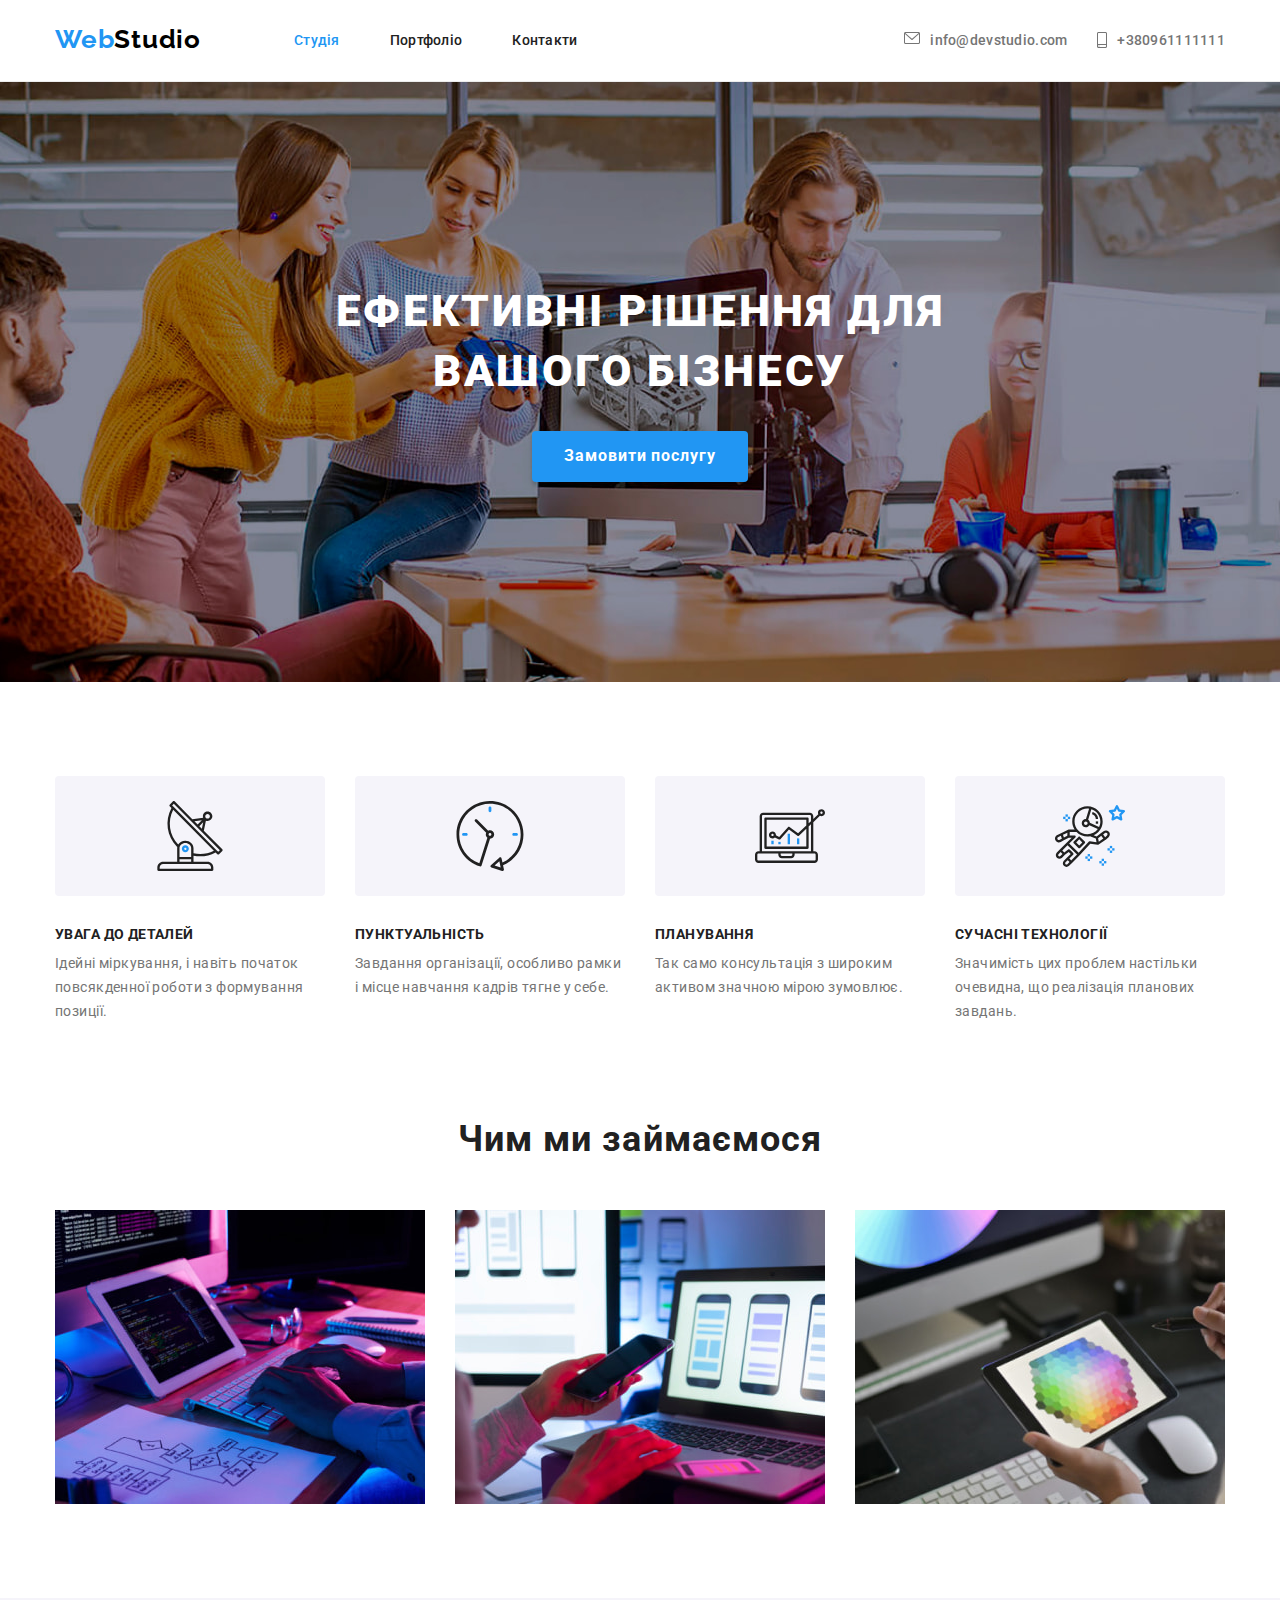
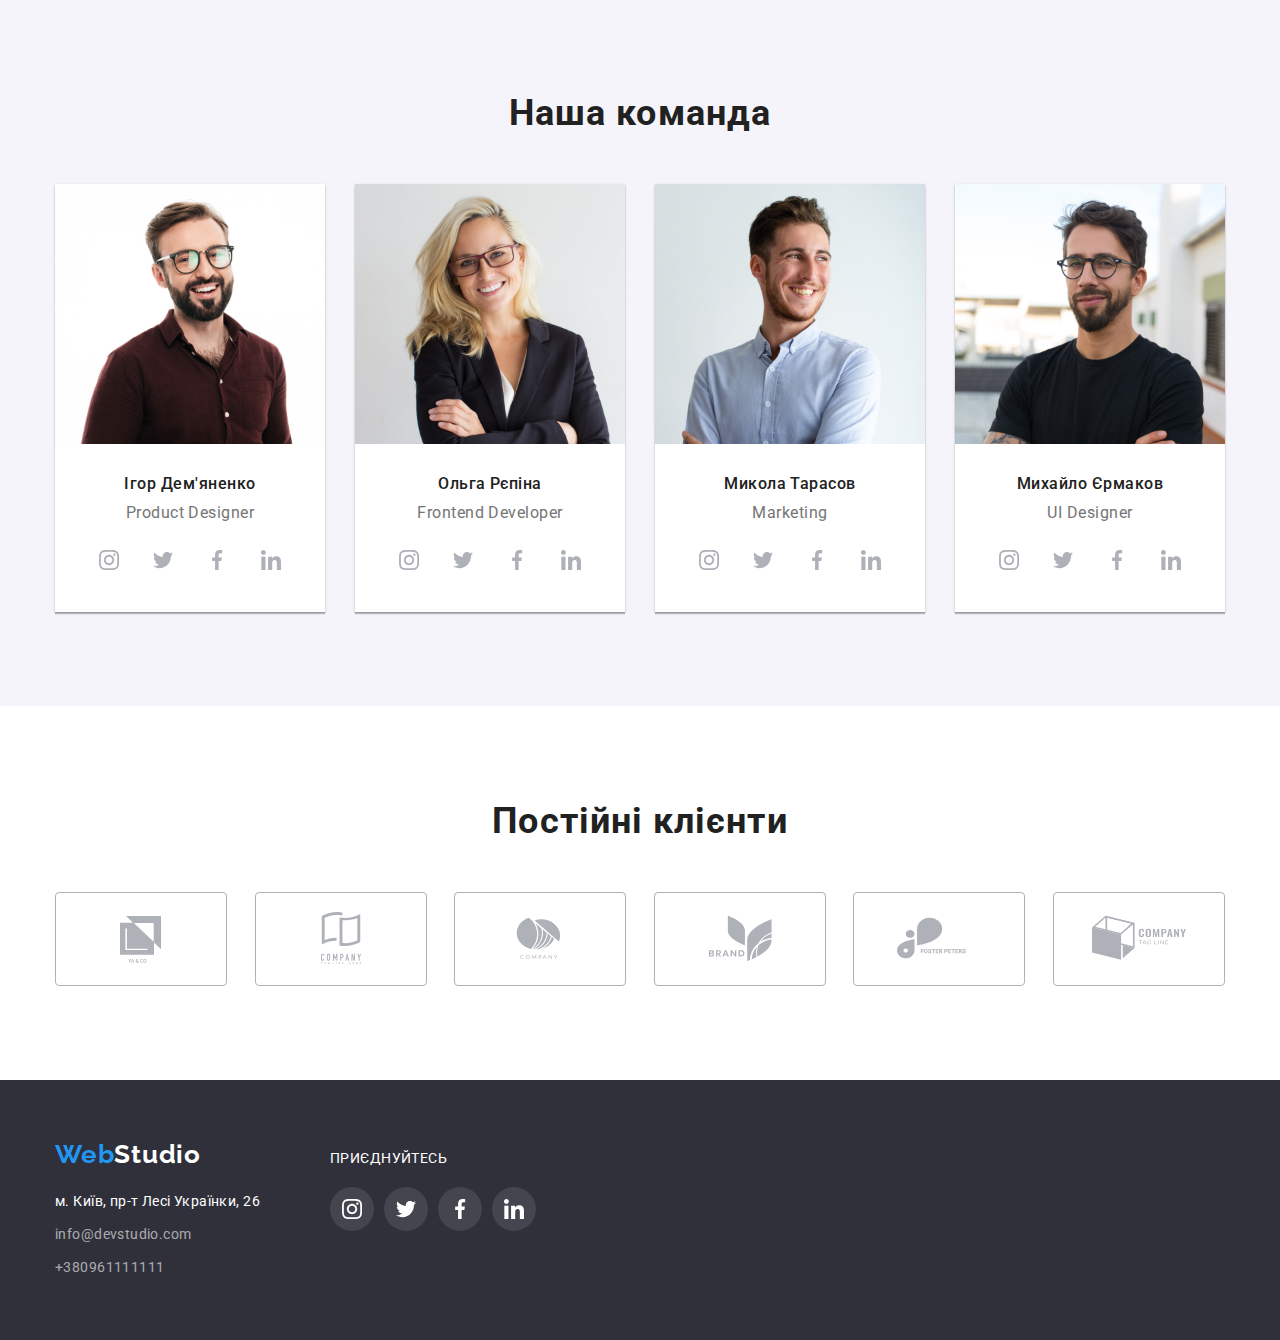
==== commit eb2b88c3: "Виправляє помилки розмітки" ====
--- a/index.html
+++ b/index.html
@@ -27,7 +27,7 @@
         <nav class="main-navigation">
           <!-- Header Logo -->
 
-          <a href="/" class="link logo"
+          <a href="/" class="logo"
             >Web<span class="header-logo-part">Studio</span></a
           >
 
@@ -111,7 +111,7 @@
       <!-- Our features section -->
       <section class="features">
         <div class="container">
-          <h2 class="section-title">Наші особливості</h2>
+          <h2 class="section-title visually-hidden">Наші особливості</h2>
 
           <ul class="features-list">
             <li class="features-list-item">
@@ -373,428 +373,437 @@
         <div class="container">
           <h2 class="section-title">Наша команда</h2>
           <ul class="list">
-            <li class="team-item">
+            <li class="item">
               <img
-                class="member-pic"
                 src="./images/team/dem.jpg"
                 width="270"
                 height="260"
                 alt="Молодий чоловік сорочці борового кольору з бородою та в окулярах, він посміхається"
               />
-              <h3 class="team-member">Ігор Дем'яненко</h3>
-              <p class="team-position" lang="en">Product Designer</p>
-
-              <div>
-                <ul class="item-social">
-                  <li>
-                    <a
-                      class="social-link"
-                      href="#"
-                      target="_blank"
-                      rel="noopener noreferrer nofollow"
-                      aria-label="Посилання на інстаграм"
-                      ><svg
-                        class="social-link-icon"
-                        xmlns="http://www.w3.org/2000/svg"
-                        width="20"
-                        height="20"
-                        viewbox="0 0 20 20"
-                        fill="none"
+              <div class="member-description">
+                <h3 class="member-name">Ігор Дем'яненко</h3>
+                <p class="member-position" lang="en">Product Designer</p>
+                <div>
+                  <ul class="member-social">
+                    <li>
+                      <a
+                        class="social-link"
+                        href="#"
+                        target="_blank"
+                        rel="noopener noreferrer nofollow"
+                        aria-label="Посилання на інстаграм"
+                        ><svg
+                          class="social-link-icon"
+                          xmlns="http://www.w3.org/2000/svg"
+                          width="20"
+                          height="20"
+                          viewbox="0 0 20 20"
+                          fill="none"
+                        >
+                          <path
+                            d="M19.9804 5.88005C19.9336 4.81738 19.7617 4.0868 19.5156 3.45374C19.2616 2.78176 18.8709 2.18014 18.359 1.68002C17.8589 1.1721 17.2533 0.777435 16.5891 0.527447C15.9524 0.281274 15.2256 0.109427 14.163 0.0625732C13.0924 0.0117516 12.7525 0 10.0371 0C7.32173 0 6.98185 0.0117516 5.91521 0.0586052C4.85253 0.105459 4.12195 0.277459 3.48904 0.523479C2.81692 0.777435 2.2153 1.16814 1.71517 1.68002C1.20726 2.18014 0.812743 2.78573 0.562603 3.44992C0.31643 4.0868 0.144583 4.81341 0.0977294 5.87609C0.0469078 6.9467 0.0351562 7.28658 0.0351562 10.002C0.0351562 12.7173 0.0469078 13.0572 0.0937614 14.1239C0.140615 15.1865 0.312615 15.9171 0.558787 16.5502C0.812743 17.2221 1.20726 17.8238 1.71517 18.3239C2.2153 18.8318 2.82088 19.2265 3.48508 19.4765C4.12195 19.7226 4.84856 19.8945 5.91139 19.9413C6.97788 19.9883 7.31791 19.9999 10.0333 19.9999C12.7487 19.9999 13.0885 19.9883 14.1552 19.9413C15.2179 19.8945 15.9484 19.7226 16.5813 19.4765C17.9254 18.9568 18.9881 17.8941 19.5078 16.5502C19.7538 15.9133 19.9258 15.1865 19.9727 14.1239C20.0195 13.0572 20.0313 12.7173 20.0313 10.002C20.0313 7.28658 20.0273 6.9467 19.9804 5.88005ZM18.1794 14.0457C18.1364 15.0225 17.9723 15.5499 17.8356 15.9015C17.4995 16.7728 16.808 17.4643 15.9367 17.8004C15.5851 17.9372 15.0538 18.1012 14.0809 18.1441C13.026 18.1911 12.7096 18.2027 10.0411 18.2027C7.37255 18.2027 7.05221 18.1911 6.00113 18.1441C5.02438 18.1012 4.49693 17.9372 4.1453 17.8004C3.71171 17.6402 3.31704 17.3862 2.9967 17.0541C2.6646 16.7298 2.41065 16.3391 2.2504 15.9055C2.11365 15.5539 1.94959 15.0225 1.90671 14.0497C1.8597 12.9948 1.8481 12.6783 1.8481 10.0097C1.8481 7.34122 1.8597 7.02087 1.90671 5.96995C1.94959 4.99319 2.11365 4.46575 2.2504 4.11412C2.41065 3.68038 2.6646 3.28586 3.00067 2.96536C3.32483 2.63327 3.71553 2.37931 4.14927 2.21921C4.5009 2.08247 5.03231 1.9184 6.0051 1.87537C7.05999 1.82851 7.37652 1.81676 10.0449 1.81676C12.7174 1.81676 13.0337 1.82851 14.0848 1.87537C15.0616 1.9184 15.589 2.08247 15.9407 2.21921C16.3742 2.37931 16.7689 2.63327 17.0893 2.96536C17.4213 3.28967 17.6753 3.68038 17.8356 4.11412C17.9723 4.46575 18.1364 4.99701 18.1794 5.96995C18.2263 7.02484 18.238 7.34122 18.238 10.0097C18.238 12.6783 18.2263 12.9908 18.1794 14.0457Z"
+                          />
+                          <path
+                            d="M10.0371 4.8642C7.20074 4.8642 4.89941 7.16537 4.89941 10.0019C4.89941 12.8385 7.20074 15.1396 10.0371 15.1396C12.8737 15.1396 15.1749 12.8385 15.1749 10.0019C15.1749 7.16537 12.8737 4.8642 10.0371 4.8642ZM10.0371 13.3346C8.19702 13.3346 6.70442 11.8422 6.70442 10.0019C6.70442 8.16165 8.19702 6.66921 10.0371 6.66921C11.8774 6.66921 13.3698 8.16165 13.3698 10.0019C13.3698 11.8422 11.8774 13.3346 10.0371 13.3346Z"
+                          />
+                          <path
+                            d="M16.5775 4.6611C16.5775 5.32346 16.0404 5.86052 15.3779 5.86052C14.7155 5.86052 14.1785 5.32346 14.1785 4.6611C14.1785 3.99858 14.7155 3.46167 15.3779 3.46167C16.0404 3.46167 16.5775 3.99858 16.5775 4.6611Z"
+                          />
+                        </svg>
+                      </a>
+                    </li>
+                    <li>
+                      <a
+                        class="social-link"
+                        href="#"
+                        target="_blank"
+                        rel="noopener noreferrer nofollow"
+                        aria-label="Посилання на твітер"
+                        ><svg
+                          class="social-link-icon"
+                          xmlns="http://www.w3.org/2000/svg"
+                          width="20"
+                          height="20"
+                          viewbox="0 0 20 20"
+                          fill="none"
+                        >
+                          <path
+                            d="M20 3.79875C19.2563 4.125 18.4637 4.34125 17.6375 4.44625C18.4875 3.93875 19.1363 3.14125 19.4412 2.18C18.6488 2.6525 17.7738 2.98625 16.8412 3.1725C16.0887 2.37125 15.0162 1.875 13.8462 1.875C11.5763 1.875 9.74875 3.7175 9.74875 5.97625C9.74875 6.30125 9.77625 6.61375 9.84375 6.91125C6.435 6.745 3.41875 5.11125 1.3925 2.6225C1.03875 3.23625 0.83125 3.93875 0.83125 4.695C0.83125 6.115 1.5625 7.37375 2.6525 8.1025C1.99375 8.09 1.3475 7.89875 0.8 7.5975C0.8 7.61 0.8 7.62625 0.8 7.6425C0.8 9.635 2.22125 11.29 4.085 11.6712C3.75125 11.7625 3.3875 11.8062 3.01 11.8062C2.7475 11.8062 2.4825 11.7913 2.23375 11.7362C2.765 13.36 4.2725 14.5538 6.065 14.5925C4.67 15.6838 2.89875 16.3412 0.98125 16.3412C0.645 16.3412 0.3225 16.3263 0 16.285C1.81625 17.4563 3.96875 18.125 6.29 18.125C13.835 18.125 17.96 11.875 17.96 6.4575C17.96 6.27625 17.9538 6.10125 17.945 5.9275C18.7588 5.35 19.4425 4.62875 20 3.79875Z"
+                          />
+                        </svg>
+                      </a>
+                    </li>
+                    <li>
+                      <a
+                        class="social-link"
+                        href="#"
+                        target="_blank"
+                        rel="noopener noreferrer nofollow"
+                        aria-label="Посилання на фейсбук"
                       >
-                        <path
-                          d="M19.9804 5.88005C19.9336 4.81738 19.7617 4.0868 19.5156 3.45374C19.2616 2.78176 18.8709 2.18014 18.359 1.68002C17.8589 1.1721 17.2533 0.777435 16.5891 0.527447C15.9524 0.281274 15.2256 0.109427 14.163 0.0625732C13.0924 0.0117516 12.7525 0 10.0371 0C7.32173 0 6.98185 0.0117516 5.91521 0.0586052C4.85253 0.105459 4.12195 0.277459 3.48904 0.523479C2.81692 0.777435 2.2153 1.16814 1.71517 1.68002C1.20726 2.18014 0.812743 2.78573 0.562603 3.44992C0.31643 4.0868 0.144583 4.81341 0.0977294 5.87609C0.0469078 6.9467 0.0351562 7.28658 0.0351562 10.002C0.0351562 12.7173 0.0469078 13.0572 0.0937614 14.1239C0.140615 15.1865 0.312615 15.9171 0.558787 16.5502C0.812743 17.2221 1.20726 17.8238 1.71517 18.3239C2.2153 18.8318 2.82088 19.2265 3.48508 19.4765C4.12195 19.7226 4.84856 19.8945 5.91139 19.9413C6.97788 19.9883 7.31791 19.9999 10.0333 19.9999C12.7487 19.9999 13.0885 19.9883 14.1552 19.9413C15.2179 19.8945 15.9484 19.7226 16.5813 19.4765C17.9254 18.9568 18.9881 17.8941 19.5078 16.5502C19.7538 15.9133 19.9258 15.1865 19.9727 14.1239C20.0195 13.0572 20.0313 12.7173 20.0313 10.002C20.0313 7.28658 20.0273 6.9467 19.9804 5.88005ZM18.1794 14.0457C18.1364 15.0225 17.9723 15.5499 17.8356 15.9015C17.4995 16.7728 16.808 17.4643 15.9367 17.8004C15.5851 17.9372 15.0538 18.1012 14.0809 18.1441C13.026 18.1911 12.7096 18.2027 10.0411 18.2027C7.37255 18.2027 7.05221 18.1911 6.00113 18.1441C5.02438 18.1012 4.49693 17.9372 4.1453 17.8004C3.71171 17.6402 3.31704 17.3862 2.9967 17.0541C2.6646 16.7298 2.41065 16.3391 2.2504 15.9055C2.11365 15.5539 1.94959 15.0225 1.90671 14.0497C1.8597 12.9948 1.8481 12.6783 1.8481 10.0097C1.8481 7.34122 1.8597 7.02087 1.90671 5.96995C1.94959 4.99319 2.11365 4.46575 2.2504 4.11412C2.41065 3.68038 2.6646 3.28586 3.00067 2.96536C3.32483 2.63327 3.71553 2.37931 4.14927 2.21921C4.5009 2.08247 5.03231 1.9184 6.0051 1.87537C7.05999 1.82851 7.37652 1.81676 10.0449 1.81676C12.7174 1.81676 13.0337 1.82851 14.0848 1.87537C15.0616 1.9184 15.589 2.08247 15.9407 2.21921C16.3742 2.37931 16.7689 2.63327 17.0893 2.96536C17.4213 3.28967 17.6753 3.68038 17.8356 4.11412C17.9723 4.46575 18.1364 4.99701 18.1794 5.96995C18.2263 7.02484 18.238 7.34122 18.238 10.0097C18.238 12.6783 18.2263 12.9908 18.1794 14.0457Z"
-                        />
-                        <path
-                          d="M10.0371 4.8642C7.20074 4.8642 4.89941 7.16537 4.89941 10.0019C4.89941 12.8385 7.20074 15.1396 10.0371 15.1396C12.8737 15.1396 15.1749 12.8385 15.1749 10.0019C15.1749 7.16537 12.8737 4.8642 10.0371 4.8642ZM10.0371 13.3346C8.19702 13.3346 6.70442 11.8422 6.70442 10.0019C6.70442 8.16165 8.19702 6.66921 10.0371 6.66921C11.8774 6.66921 13.3698 8.16165 13.3698 10.0019C13.3698 11.8422 11.8774 13.3346 10.0371 13.3346Z"
-                        />
-                        <path
-                          d="M16.5775 4.6611C16.5775 5.32346 16.0404 5.86052 15.3779 5.86052C14.7155 5.86052 14.1785 5.32346 14.1785 4.6611C14.1785 3.99858 14.7155 3.46167 15.3779 3.46167C16.0404 3.46167 16.5775 3.99858 16.5775 4.6611Z"
-                        />
-                      </svg>
-                    </a>
-                  </li>
-                  <li>
-                    <a
-                      class="social-link"
-                      href="#"
-                      target="_blank"
-                      rel="noopener noreferrer nofollow"
-                      aria-label="Посилання на твітер"
-                      ><svg
-                        class="social-link-icon"
-                        xmlns="http://www.w3.org/2000/svg"
-                        width="20"
-                        height="20"
-                        viewbox="0 0 20 20"
-                        fill="none"
+                        <svg
+                          class="social-link-icon"
+                          xmlns="http://www.w3.org/2000/svg"
+                          width="20"
+                          height="20"
+                          viewbox="0 0 20 20"
+                          fill="none"
+                        >
+                          <path
+                            d="M13.3309 3.32083H15.1567V0.140833C14.8417 0.0975 13.7584 0 12.4967 0C9.86422 0 8.06088 1.65583 8.06088 4.69917V7.5H5.15588V11.055H8.06088V20H11.6226V11.0558H14.4101L14.8526 7.50083H11.6217V5.05167C11.6226 4.02417 11.8992 3.32083 13.3309 3.32083Z"
+                          />
+                        </svg>
+                      </a>
+                    </li>
+                    <li>
+                      <a
+                        class="social-link"
+                        href="#"
+                        target="_blank"
+                        rel="noopener noreferrer nofollow"
+                        aria-label="Посиалння на лінкедін"
                       >
-                        <path
-                          d="M20 3.79875C19.2563 4.125 18.4637 4.34125 17.6375 4.44625C18.4875 3.93875 19.1363 3.14125 19.4412 2.18C18.6488 2.6525 17.7738 2.98625 16.8412 3.1725C16.0887 2.37125 15.0162 1.875 13.8462 1.875C11.5763 1.875 9.74875 3.7175 9.74875 5.97625C9.74875 6.30125 9.77625 6.61375 9.84375 6.91125C6.435 6.745 3.41875 5.11125 1.3925 2.6225C1.03875 3.23625 0.83125 3.93875 0.83125 4.695C0.83125 6.115 1.5625 7.37375 2.6525 8.1025C1.99375 8.09 1.3475 7.89875 0.8 7.5975C0.8 7.61 0.8 7.62625 0.8 7.6425C0.8 9.635 2.22125 11.29 4.085 11.6712C3.75125 11.7625 3.3875 11.8062 3.01 11.8062C2.7475 11.8062 2.4825 11.7913 2.23375 11.7362C2.765 13.36 4.2725 14.5538 6.065 14.5925C4.67 15.6838 2.89875 16.3412 0.98125 16.3412C0.645 16.3412 0.3225 16.3263 0 16.285C1.81625 17.4563 3.96875 18.125 6.29 18.125C13.835 18.125 17.96 11.875 17.96 6.4575C17.96 6.27625 17.9538 6.10125 17.945 5.9275C18.7588 5.35 19.4425 4.62875 20 3.79875Z"
-                        />
-                      </svg>
-                    </a>
-                  </li>
-                  <li>
-                    <a
-                      class="social-link"
-                      href="#"
-                      target="_blank"
-                      rel="noopener noreferrer nofollow"
-                      aria-label="Посилання на фейсбук"
-                    >
-                      <svg
-                        class="social-link-icon"
-                        xmlns="http://www.w3.org/2000/svg"
-                        width="20"
-                        height="20"
-                        viewbox="0 0 20 20"
-                        fill="none"
-                      >
-                        <path
-                          d="M13.3309 3.32083H15.1567V0.140833C14.8417 0.0975 13.7584 0 12.4967 0C9.86422 0 8.06088 1.65583 8.06088 4.69917V7.5H5.15588V11.055H8.06088V20H11.6226V11.0558H14.4101L14.8526 7.50083H11.6217V5.05167C11.6226 4.02417 11.8992 3.32083 13.3309 3.32083Z"
-                        />
-                      </svg>
-                    </a>
-                  </li>
-                  <li>
-                    <a
-                      class="social-link"
-                      href="#"
-                      target="_blank"
-                      rel="noopener noreferrer nofollow"
-                      aria-label="Посиалння на лінкедін"
-                    >
-                      <svg
-                        class="social-link-icon"
-                        xmlns="http://www.w3.org/2000/svg"
-                        width="20"
-                        height="20"
-                        viewbox="0 0 20 20"
-                        fill="none"
-                      >
-                        <path
-                          d="M19.9951 20V19.9992H20.0001V12.6642C20.0001 9.07587 19.2276 6.31171 15.0326 6.31171C13.0159 6.31171 11.6626 7.41837 11.1101 8.46754H11.0517V6.64671H7.07422V19.9992H11.2159V13.3875C11.2159 11.6467 11.5459 9.96337 13.7017 9.96337C15.8259 9.96337 15.8576 11.95 15.8576 13.4992V20H19.9951Z"
-                        />
-                        <path
-                          d="M0.329956 6.64746H4.47662V20H0.329956V6.64746Z"
-                        />
-                        <path
-                          d="M2.40167 0C1.07583 0 0 1.07583 0 2.40167C0 3.7275 1.07583 4.82583 2.40167 4.82583C3.7275 4.82583 4.80333 3.7275 4.80333 2.40167C4.8025 1.07583 3.72667 0 2.40167 0V0Z"
-                        />
-                      </svg>
-                    </a>
-                  </li>
-                </ul>
+                        <svg
+                          class="social-link-icon"
+                          xmlns="http://www.w3.org/2000/svg"
+                          width="20"
+                          height="20"
+                          viewbox="0 0 20 20"
+                          fill="none"
+                        >
+                          <path
+                            d="M19.9951 20V19.9992H20.0001V12.6642C20.0001 9.07587 19.2276 6.31171 15.0326 6.31171C13.0159 6.31171 11.6626 7.41837 11.1101 8.46754H11.0517V6.64671H7.07422V19.9992H11.2159V13.3875C11.2159 11.6467 11.5459 9.96337 13.7017 9.96337C15.8259 9.96337 15.8576 11.95 15.8576 13.4992V20H19.9951Z"
+                          />
+                          <path
+                            d="M0.329956 6.64746H4.47662V20H0.329956V6.64746Z"
+                          />
+                          <path
+                            d="M2.40167 0C1.07583 0 0 1.07583 0 2.40167C0 3.7275 1.07583 4.82583 2.40167 4.82583C3.7275 4.82583 4.80333 3.7275 4.80333 2.40167C4.8025 1.07583 3.72667 0 2.40167 0V0Z"
+                          />
+                        </svg>
+                      </a>
+                    </li>
+                  </ul>
+                </div>
               </div>
             </li>
 
-            <li class="team-item">
+            <li class="item">
               <img
-                class="member-pic"
                 src="./images/team/repina.jpg"
                 width="270"
                 height="260"
                 alt="Молода усміхнена жінка в окулярах з руками схрещеними на грудях в чорному піджаку та білій блузі, блондинка"
               />
-              <h3 class="team-member">Ольга Рєпіна</h3>
-              <p class="team-position" lang="en">Frontend Developer</p>
-              <div class="item-social">
-                <a
-                  class="social-link"
-                  href="#"
-                  target="_blank"
-                  rel="noopener noreferrer nofollow"
-                  aria-label="Посилання на інстаграм"
-                  ><svg
-                    class="social-link-icon"
-                    xmlns="http://www.w3.org/2000/svg"
-                    width="20"
-                    height="20"
-                    viewbox="0 0 20 20"
-                    fill="none"
+              <div class="member-description">
+                <h3 class="member-name">Ольга Рєпіна</h3>
+                <p class="member-position" lang="en">Frontend Developer</p>
+                <div class="member-social">
+                  <a
+                    class="social-link"
+                    href="#"
+                    target="_blank"
+                    rel="noopener noreferrer nofollow"
+                    aria-label="Посилання на інстаграм"
+                    ><svg
+                      class="social-link-icon"
+                      xmlns="http://www.w3.org/2000/svg"
+                      width="20"
+                      height="20"
+                      viewbox="0 0 20 20"
+                      fill="none"
+                    >
+                      <path
+                        d="M19.9804 5.88005C19.9336 4.81738 19.7617 4.0868 19.5156 3.45374C19.2616 2.78176 18.8709 2.18014 18.359 1.68002C17.8589 1.1721 17.2533 0.777435 16.5891 0.527447C15.9524 0.281274 15.2256 0.109427 14.163 0.0625732C13.0924 0.0117516 12.7525 0 10.0371 0C7.32173 0 6.98185 0.0117516 5.91521 0.0586052C4.85253 0.105459 4.12195 0.277459 3.48904 0.523479C2.81692 0.777435 2.2153 1.16814 1.71517 1.68002C1.20726 2.18014 0.812743 2.78573 0.562603 3.44992C0.31643 4.0868 0.144583 4.81341 0.0977294 5.87609C0.0469078 6.9467 0.0351562 7.28658 0.0351562 10.002C0.0351562 12.7173 0.0469078 13.0572 0.0937614 14.1239C0.140615 15.1865 0.312615 15.9171 0.558787 16.5502C0.812743 17.2221 1.20726 17.8238 1.71517 18.3239C2.2153 18.8318 2.82088 19.2265 3.48508 19.4765C4.12195 19.7226 4.84856 19.8945 5.91139 19.9413C6.97788 19.9883 7.31791 19.9999 10.0333 19.9999C12.7487 19.9999 13.0885 19.9883 14.1552 19.9413C15.2179 19.8945 15.9484 19.7226 16.5813 19.4765C17.9254 18.9568 18.9881 17.8941 19.5078 16.5502C19.7538 15.9133 19.9258 15.1865 19.9727 14.1239C20.0195 13.0572 20.0313 12.7173 20.0313 10.002C20.0313 7.28658 20.0273 6.9467 19.9804 5.88005ZM18.1794 14.0457C18.1364 15.0225 17.9723 15.5499 17.8356 15.9015C17.4995 16.7728 16.808 17.4643 15.9367 17.8004C15.5851 17.9372 15.0538 18.1012 14.0809 18.1441C13.026 18.1911 12.7096 18.2027 10.0411 18.2027C7.37255 18.2027 7.05221 18.1911 6.00113 18.1441C5.02438 18.1012 4.49693 17.9372 4.1453 17.8004C3.71171 17.6402 3.31704 17.3862 2.9967 17.0541C2.6646 16.7298 2.41065 16.3391 2.2504 15.9055C2.11365 15.5539 1.94959 15.0225 1.90671 14.0497C1.8597 12.9948 1.8481 12.6783 1.8481 10.0097C1.8481 7.34122 1.8597 7.02087 1.90671 5.96995C1.94959 4.99319 2.11365 4.46575 2.2504 4.11412C2.41065 3.68038 2.6646 3.28586 3.00067 2.96536C3.32483 2.63327 3.71553 2.37931 4.14927 2.21921C4.5009 2.08247 5.03231 1.9184 6.0051 1.87537C7.05999 1.82851 7.37652 1.81676 10.0449 1.81676C12.7174 1.81676 13.0337 1.82851 14.0848 1.87537C15.0616 1.9184 15.589 2.08247 15.9407 2.21921C16.3742 2.37931 16.7689 2.63327 17.0893 2.96536C17.4213 3.28967 17.6753 3.68038 17.8356 4.11412C17.9723 4.46575 18.1364 4.99701 18.1794 5.96995C18.2263 7.02484 18.238 7.34122 18.238 10.0097C18.238 12.6783 18.2263 12.9908 18.1794 14.0457Z"
+                      />
+                      <path
+                        d="M10.0371 4.8642C7.20074 4.8642 4.89941 7.16537 4.89941 10.0019C4.89941 12.8385 7.20074 15.1396 10.0371 15.1396C12.8737 15.1396 15.1749 12.8385 15.1749 10.0019C15.1749 7.16537 12.8737 4.8642 10.0371 4.8642ZM10.0371 13.3346C8.19702 13.3346 6.70442 11.8422 6.70442 10.0019C6.70442 8.16165 8.19702 6.66921 10.0371 6.66921C11.8774 6.66921 13.3698 8.16165 13.3698 10.0019C13.3698 11.8422 11.8774 13.3346 10.0371 13.3346Z"
+                      />
+                      <path
+                        d="M16.5775 4.6611C16.5775 5.32346 16.0404 5.86052 15.3779 5.86052C14.7155 5.86052 14.1785 5.32346 14.1785 4.6611C14.1785 3.99858 14.7155 3.46167 15.3779 3.46167C16.0404 3.46167 16.5775 3.99858 16.5775 4.6611Z"
+                      />
+                    </svg>
+                  </a>
+                  <a
+                    class="social-link"
+                    href="#"
+                    target="_blank"
+                    rel="noopener noreferrer nofollow"
+                    aria-label="Посилання на твітер"
+                    ><svg
+                      class="social-link-icon"
+                      xmlns="http://www.w3.org/2000/svg"
+                      width="20"
+                      height="20"
+                      viewbox="0 0 20 20"
+                      fill="none"
+                    >
+                      <path
+                        d="M20 3.79875C19.2563 4.125 18.4637 4.34125 17.6375 4.44625C18.4875 3.93875 19.1363 3.14125 19.4412 2.18C18.6488 2.6525 17.7738 2.98625 16.8412 3.1725C16.0887 2.37125 15.0162 1.875 13.8462 1.875C11.5763 1.875 9.74875 3.7175 9.74875 5.97625C9.74875 6.30125 9.77625 6.61375 9.84375 6.91125C6.435 6.745 3.41875 5.11125 1.3925 2.6225C1.03875 3.23625 0.83125 3.93875 0.83125 4.695C0.83125 6.115 1.5625 7.37375 2.6525 8.1025C1.99375 8.09 1.3475 7.89875 0.8 7.5975C0.8 7.61 0.8 7.62625 0.8 7.6425C0.8 9.635 2.22125 11.29 4.085 11.6712C3.75125 11.7625 3.3875 11.8062 3.01 11.8062C2.7475 11.8062 2.4825 11.7913 2.23375 11.7362C2.765 13.36 4.2725 14.5538 6.065 14.5925C4.67 15.6838 2.89875 16.3412 0.98125 16.3412C0.645 16.3412 0.3225 16.3263 0 16.285C1.81625 17.4563 3.96875 18.125 6.29 18.125C13.835 18.125 17.96 11.875 17.96 6.4575C17.96 6.27625 17.9538 6.10125 17.945 5.9275C18.7588 5.35 19.4425 4.62875 20 3.79875Z"
+                      />
+                    </svg>
+                  </a>
+                  <a
+                    class="social-link"
+                    href="#"
+                    target="_blank"
+                    rel="noopener noreferrer nofollow"
+                    aria-label="Посилання на фейсбук"
                   >
-                    <path
-                      d="M19.9804 5.88005C19.9336 4.81738 19.7617 4.0868 19.5156 3.45374C19.2616 2.78176 18.8709 2.18014 18.359 1.68002C17.8589 1.1721 17.2533 0.777435 16.5891 0.527447C15.9524 0.281274 15.2256 0.109427 14.163 0.0625732C13.0924 0.0117516 12.7525 0 10.0371 0C7.32173 0 6.98185 0.0117516 5.91521 0.0586052C4.85253 0.105459 4.12195 0.277459 3.48904 0.523479C2.81692 0.777435 2.2153 1.16814 1.71517 1.68002C1.20726 2.18014 0.812743 2.78573 0.562603 3.44992C0.31643 4.0868 0.144583 4.81341 0.0977294 5.87609C0.0469078 6.9467 0.0351562 7.28658 0.0351562 10.002C0.0351562 12.7173 0.0469078 13.0572 0.0937614 14.1239C0.140615 15.1865 0.312615 15.9171 0.558787 16.5502C0.812743 17.2221 1.20726 17.8238 1.71517 18.3239C2.2153 18.8318 2.82088 19.2265 3.48508 19.4765C4.12195 19.7226 4.84856 19.8945 5.91139 19.9413C6.97788 19.9883 7.31791 19.9999 10.0333 19.9999C12.7487 19.9999 13.0885 19.9883 14.1552 19.9413C15.2179 19.8945 15.9484 19.7226 16.5813 19.4765C17.9254 18.9568 18.9881 17.8941 19.5078 16.5502C19.7538 15.9133 19.9258 15.1865 19.9727 14.1239C20.0195 13.0572 20.0313 12.7173 20.0313 10.002C20.0313 7.28658 20.0273 6.9467 19.9804 5.88005ZM18.1794 14.0457C18.1364 15.0225 17.9723 15.5499 17.8356 15.9015C17.4995 16.7728 16.808 17.4643 15.9367 17.8004C15.5851 17.9372 15.0538 18.1012 14.0809 18.1441C13.026 18.1911 12.7096 18.2027 10.0411 18.2027C7.37255 18.2027 7.05221 18.1911 6.00113 18.1441C5.02438 18.1012 4.49693 17.9372 4.1453 17.8004C3.71171 17.6402 3.31704 17.3862 2.9967 17.0541C2.6646 16.7298 2.41065 16.3391 2.2504 15.9055C2.11365 15.5539 1.94959 15.0225 1.90671 14.0497C1.8597 12.9948 1.8481 12.6783 1.8481 10.0097C1.8481 7.34122 1.8597 7.02087 1.90671 5.96995C1.94959 4.99319 2.11365 4.46575 2.2504 4.11412C2.41065 3.68038 2.6646 3.28586 3.00067 2.96536C3.32483 2.63327 3.71553 2.37931 4.14927 2.21921C4.5009 2.08247 5.03231 1.9184 6.0051 1.87537C7.05999 1.82851 7.37652 1.81676 10.0449 1.81676C12.7174 1.81676 13.0337 1.82851 14.0848 1.87537C15.0616 1.9184 15.589 2.08247 15.9407 2.21921C16.3742 2.37931 16.7689 2.63327 17.0893 2.96536C17.4213 3.28967 17.6753 3.68038 17.8356 4.11412C17.9723 4.46575 18.1364 4.99701 18.1794 5.96995C18.2263 7.02484 18.238 7.34122 18.238 10.0097C18.238 12.6783 18.2263 12.9908 18.1794 14.0457Z"
-                    />
-                    <path
-                      d="M10.0371 4.8642C7.20074 4.8642 4.89941 7.16537 4.89941 10.0019C4.89941 12.8385 7.20074 15.1396 10.0371 15.1396C12.8737 15.1396 15.1749 12.8385 15.1749 10.0019C15.1749 7.16537 12.8737 4.8642 10.0371 4.8642ZM10.0371 13.3346C8.19702 13.3346 6.70442 11.8422 6.70442 10.0019C6.70442 8.16165 8.19702 6.66921 10.0371 6.66921C11.8774 6.66921 13.3698 8.16165 13.3698 10.0019C13.3698 11.8422 11.8774 13.3346 10.0371 13.3346Z"
-                    />
-                    <path
-                      d="M16.5775 4.6611C16.5775 5.32346 16.0404 5.86052 15.3779 5.86052C14.7155 5.86052 14.1785 5.32346 14.1785 4.6611C14.1785 3.99858 14.7155 3.46167 15.3779 3.46167C16.0404 3.46167 16.5775 3.99858 16.5775 4.6611Z"
-                    />
-                  </svg>
-                </a>
-                <a
-                  class="social-link"
-                  href="#"
-                  target="_blank"
-                  rel="noopener noreferrer nofollow"
-                  aria-label="Посилання на твітер"
-                  ><svg
-                    class="social-link-icon"
-                    xmlns="http://www.w3.org/2000/svg"
-                    width="20"
-                    height="20"
-                    viewbox="0 0 20 20"
-                    fill="none"
+                    <svg
+                      class="social-link-icon"
+                      xmlns="http://www.w3.org/2000/svg"
+                      width="20"
+                      height="20"
+                      viewbox="0 0 20 20"
+                      fill="none"
+                    >
+                      <path
+                        d="M13.3309 3.32083H15.1567V0.140833C14.8417 0.0975 13.7584 0 12.4967 0C9.86422 0 8.06088 1.65583 8.06088 4.69917V7.5H5.15588V11.055H8.06088V20H11.6226V11.0558H14.4101L14.8526 7.50083H11.6217V5.05167C11.6226 4.02417 11.8992 3.32083 13.3309 3.32083Z"
+                      />
+                    </svg>
+                  </a>
+                  <a
+                    class="social-link"
+                    href="#"
+                    target="_blank"
+                    rel="noopener noreferrer nofollow"
+                    aria-label="Посиалння на лінкедін"
                   >
-                    <path
-                      d="M20 3.79875C19.2563 4.125 18.4637 4.34125 17.6375 4.44625C18.4875 3.93875 19.1363 3.14125 19.4412 2.18C18.6488 2.6525 17.7738 2.98625 16.8412 3.1725C16.0887 2.37125 15.0162 1.875 13.8462 1.875C11.5763 1.875 9.74875 3.7175 9.74875 5.97625C9.74875 6.30125 9.77625 6.61375 9.84375 6.91125C6.435 6.745 3.41875 5.11125 1.3925 2.6225C1.03875 3.23625 0.83125 3.93875 0.83125 4.695C0.83125 6.115 1.5625 7.37375 2.6525 8.1025C1.99375 8.09 1.3475 7.89875 0.8 7.5975C0.8 7.61 0.8 7.62625 0.8 7.6425C0.8 9.635 2.22125 11.29 4.085 11.6712C3.75125 11.7625 3.3875 11.8062 3.01 11.8062C2.7475 11.8062 2.4825 11.7913 2.23375 11.7362C2.765 13.36 4.2725 14.5538 6.065 14.5925C4.67 15.6838 2.89875 16.3412 0.98125 16.3412C0.645 16.3412 0.3225 16.3263 0 16.285C1.81625 17.4563 3.96875 18.125 6.29 18.125C13.835 18.125 17.96 11.875 17.96 6.4575C17.96 6.27625 17.9538 6.10125 17.945 5.9275C18.7588 5.35 19.4425 4.62875 20 3.79875Z"
-                    />
-                  </svg>
-                </a>
-                <a
-                  class="social-link"
-                  href="#"
-                  target="_blank"
-                  rel="noopener noreferrer nofollow"
-                  aria-label="Посилання на фейсбук"
-                >
-                  <svg
-                    class="social-link-icon"
-                    xmlns="http://www.w3.org/2000/svg"
-                    width="20"
-                    height="20"
-                    viewbox="0 0 20 20"
-                    fill="none"
-                  >
-                    <path
-                      d="M13.3309 3.32083H15.1567V0.140833C14.8417 0.0975 13.7584 0 12.4967 0C9.86422 0 8.06088 1.65583 8.06088 4.69917V7.5H5.15588V11.055H8.06088V20H11.6226V11.0558H14.4101L14.8526 7.50083H11.6217V5.05167C11.6226 4.02417 11.8992 3.32083 13.3309 3.32083Z"
-                    />
-                  </svg>
-                </a>
-                <a
-                  class="social-link"
-                  href="#"
-                  target="_blank"
-                  rel="noopener noreferrer nofollow"
-                  aria-label="Посиалння на лінкедін"
-                >
-                  <svg
-                    class="social-link-icon"
-                    xmlns="http://www.w3.org/2000/svg"
-                    width="20"
-                    height="20"
-                    viewbox="0 0 20 20"
-                    fill="none"
-                  >
-                    <path
-                      d="M19.9951 20V19.9992H20.0001V12.6642C20.0001 9.07587 19.2276 6.31171 15.0326 6.31171C13.0159 6.31171 11.6626 7.41837 11.1101 8.46754H11.0517V6.64671H7.07422V19.9992H11.2159V13.3875C11.2159 11.6467 11.5459 9.96337 13.7017 9.96337C15.8259 9.96337 15.8576 11.95 15.8576 13.4992V20H19.9951Z"
-                    />
-                    <path d="M0.329956 6.64746H4.47662V20H0.329956V6.64746Z" />
-                    <path
-                      d="M2.40167 0C1.07583 0 0 1.07583 0 2.40167C0 3.7275 1.07583 4.82583 2.40167 4.82583C3.7275 4.82583 4.80333 3.7275 4.80333 2.40167C4.8025 1.07583 3.72667 0 2.40167 0V0Z"
-                    />
-                  </svg>
-                </a>
+                    <svg
+                      class="social-link-icon"
+                      xmlns="http://www.w3.org/2000/svg"
+                      width="20"
+                      height="20"
+                      viewbox="0 0 20 20"
+                      fill="none"
+                    >
+                      <path
+                        d="M19.9951 20V19.9992H20.0001V12.6642C20.0001 9.07587 19.2276 6.31171 15.0326 6.31171C13.0159 6.31171 11.6626 7.41837 11.1101 8.46754H11.0517V6.64671H7.07422V19.9992H11.2159V13.3875C11.2159 11.6467 11.5459 9.96337 13.7017 9.96337C15.8259 9.96337 15.8576 11.95 15.8576 13.4992V20H19.9951Z"
+                      />
+                      <path
+                        d="M0.329956 6.64746H4.47662V20H0.329956V6.64746Z"
+                      />
+                      <path
+                        d="M2.40167 0C1.07583 0 0 1.07583 0 2.40167C0 3.7275 1.07583 4.82583 2.40167 4.82583C3.7275 4.82583 4.80333 3.7275 4.80333 2.40167C4.8025 1.07583 3.72667 0 2.40167 0V0Z"
+                      />
+                    </svg>
+                  </a>
+                </div>
               </div>
             </li>
 
-            <li class="team-item">
+            <li class="item">
               <img
-                class="member-pic"
                 src="./images/team/tarasov.jpg"
                 width="270"
                 height="260"
                 alt="Молодий чоловік в білій сорочці з руками схрещеними на грудях, посміхається, шатен"
               />
-              <h3 class="team-member">Микола Тарасов</h3>
-              <p class="team-position" lang="en">Marketing</p>
-              <div class="item-social">
-                <a
-                  class="social-link"
-                  href="#"
-                  target="_blank"
-                  rel="noopener noreferrer nofollow"
-                  aria-label="Посилання на інстаграм"
-                >
-                  <svg
-                    class="social-link-icon"
-                    xmlns="http://www.w3.org/2000/svg"
-                    width="20"
-                    height="20"
-                    viewbox="0 0 20 20"
-                    fill="none"
+              <div class="member-description">
+                <h3 class="member-name">Микола Тарасов</h3>
+                <p class="member-position" lang="en">Marketing</p>
+                <div class="member-social">
+                  <a
+                    class="social-link"
+                    href="#"
+                    target="_blank"
+                    rel="noopener noreferrer nofollow"
+                    aria-label="Посилання на інстаграм"
                   >
-                    <path
-                      d="M19.9804 5.88005C19.9336 4.81738 19.7617 4.0868 19.5156 3.45374C19.2616 2.78176 18.8709 2.18014 18.359 1.68002C17.8589 1.1721 17.2533 0.777435 16.5891 0.527447C15.9524 0.281274 15.2256 0.109427 14.163 0.0625732C13.0924 0.0117516 12.7525 0 10.0371 0C7.32173 0 6.98185 0.0117516 5.91521 0.0586052C4.85253 0.105459 4.12195 0.277459 3.48904 0.523479C2.81692 0.777435 2.2153 1.16814 1.71517 1.68002C1.20726 2.18014 0.812743 2.78573 0.562603 3.44992C0.31643 4.0868 0.144583 4.81341 0.0977294 5.87609C0.0469078 6.9467 0.0351562 7.28658 0.0351562 10.002C0.0351562 12.7173 0.0469078 13.0572 0.0937614 14.1239C0.140615 15.1865 0.312615 15.9171 0.558787 16.5502C0.812743 17.2221 1.20726 17.8238 1.71517 18.3239C2.2153 18.8318 2.82088 19.2265 3.48508 19.4765C4.12195 19.7226 4.84856 19.8945 5.91139 19.9413C6.97788 19.9883 7.31791 19.9999 10.0333 19.9999C12.7487 19.9999 13.0885 19.9883 14.1552 19.9413C15.2179 19.8945 15.9484 19.7226 16.5813 19.4765C17.9254 18.9568 18.9881 17.8941 19.5078 16.5502C19.7538 15.9133 19.9258 15.1865 19.9727 14.1239C20.0195 13.0572 20.0313 12.7173 20.0313 10.002C20.0313 7.28658 20.0273 6.9467 19.9804 5.88005ZM18.1794 14.0457C18.1364 15.0225 17.9723 15.5499 17.8356 15.9015C17.4995 16.7728 16.808 17.4643 15.9367 17.8004C15.5851 17.9372 15.0538 18.1012 14.0809 18.1441C13.026 18.1911 12.7096 18.2027 10.0411 18.2027C7.37255 18.2027 7.05221 18.1911 6.00113 18.1441C5.02438 18.1012 4.49693 17.9372 4.1453 17.8004C3.71171 17.6402 3.31704 17.3862 2.9967 17.0541C2.6646 16.7298 2.41065 16.3391 2.2504 15.9055C2.11365 15.5539 1.94959 15.0225 1.90671 14.0497C1.8597 12.9948 1.8481 12.6783 1.8481 10.0097C1.8481 7.34122 1.8597 7.02087 1.90671 5.96995C1.94959 4.99319 2.11365 4.46575 2.2504 4.11412C2.41065 3.68038 2.6646 3.28586 3.00067 2.96536C3.32483 2.63327 3.71553 2.37931 4.14927 2.21921C4.5009 2.08247 5.03231 1.9184 6.0051 1.87537C7.05999 1.82851 7.37652 1.81676 10.0449 1.81676C12.7174 1.81676 13.0337 1.82851 14.0848 1.87537C15.0616 1.9184 15.589 2.08247 15.9407 2.21921C16.3742 2.37931 16.7689 2.63327 17.0893 2.96536C17.4213 3.28967 17.6753 3.68038 17.8356 4.11412C17.9723 4.46575 18.1364 4.99701 18.1794 5.96995C18.2263 7.02484 18.238 7.34122 18.238 10.0097C18.238 12.6783 18.2263 12.9908 18.1794 14.0457Z"
-                    />
-                    <path
-                      d="M10.0371 4.8642C7.20074 4.8642 4.89941 7.16537 4.89941 10.0019C4.89941 12.8385 7.20074 15.1396 10.0371 15.1396C12.8737 15.1396 15.1749 12.8385 15.1749 10.0019C15.1749 7.16537 12.8737 4.8642 10.0371 4.8642ZM10.0371 13.3346C8.19702 13.3346 6.70442 11.8422 6.70442 10.0019C6.70442 8.16165 8.19702 6.66921 10.0371 6.66921C11.8774 6.66921 13.3698 8.16165 13.3698 10.0019C13.3698 11.8422 11.8774 13.3346 10.0371 13.3346Z"
-                    />
-                    <path
-                      d="M16.5775 4.6611C16.5775 5.32346 16.0404 5.86052 15.3779 5.86052C14.7155 5.86052 14.1785 5.32346 14.1785 4.6611C14.1785 3.99858 14.7155 3.46167 15.3779 3.46167C16.0404 3.46167 16.5775 3.99858 16.5775 4.6611Z"
-                    />
-                  </svg>
-                </a>
-                <a
-                  class="social-link"
-                  href="#"
-                  target="_blank"
-                  rel="noopener noreferrer nofollow"
-                  aria-label="Посилання на твітер"
-                >
-                  <svg
-                    class="social-link-icon"
-                    xmlns="http://www.w3.org/2000/svg"
-                    width="20"
-                    height="20"
-                    viewbox="0 0 20 20"
-                    fill="none"
+                    <svg
+                      class="social-link-icon"
+                      xmlns="http://www.w3.org/2000/svg"
+                      width="20"
+                      height="20"
+                      viewbox="0 0 20 20"
+                      fill="none"
+                    >
+                      <path
+                        d="M19.9804 5.88005C19.9336 4.81738 19.7617 4.0868 19.5156 3.45374C19.2616 2.78176 18.8709 2.18014 18.359 1.68002C17.8589 1.1721 17.2533 0.777435 16.5891 0.527447C15.9524 0.281274 15.2256 0.109427 14.163 0.0625732C13.0924 0.0117516 12.7525 0 10.0371 0C7.32173 0 6.98185 0.0117516 5.91521 0.0586052C4.85253 0.105459 4.12195 0.277459 3.48904 0.523479C2.81692 0.777435 2.2153 1.16814 1.71517 1.68002C1.20726 2.18014 0.812743 2.78573 0.562603 3.44992C0.31643 4.0868 0.144583 4.81341 0.0977294 5.87609C0.0469078 6.9467 0.0351562 7.28658 0.0351562 10.002C0.0351562 12.7173 0.0469078 13.0572 0.0937614 14.1239C0.140615 15.1865 0.312615 15.9171 0.558787 16.5502C0.812743 17.2221 1.20726 17.8238 1.71517 18.3239C2.2153 18.8318 2.82088 19.2265 3.48508 19.4765C4.12195 19.7226 4.84856 19.8945 5.91139 19.9413C6.97788 19.9883 7.31791 19.9999 10.0333 19.9999C12.7487 19.9999 13.0885 19.9883 14.1552 19.9413C15.2179 19.8945 15.9484 19.7226 16.5813 19.4765C17.9254 18.9568 18.9881 17.8941 19.5078 16.5502C19.7538 15.9133 19.9258 15.1865 19.9727 14.1239C20.0195 13.0572 20.0313 12.7173 20.0313 10.002C20.0313 7.28658 20.0273 6.9467 19.9804 5.88005ZM18.1794 14.0457C18.1364 15.0225 17.9723 15.5499 17.8356 15.9015C17.4995 16.7728 16.808 17.4643 15.9367 17.8004C15.5851 17.9372 15.0538 18.1012 14.0809 18.1441C13.026 18.1911 12.7096 18.2027 10.0411 18.2027C7.37255 18.2027 7.05221 18.1911 6.00113 18.1441C5.02438 18.1012 4.49693 17.9372 4.1453 17.8004C3.71171 17.6402 3.31704 17.3862 2.9967 17.0541C2.6646 16.7298 2.41065 16.3391 2.2504 15.9055C2.11365 15.5539 1.94959 15.0225 1.90671 14.0497C1.8597 12.9948 1.8481 12.6783 1.8481 10.0097C1.8481 7.34122 1.8597 7.02087 1.90671 5.96995C1.94959 4.99319 2.11365 4.46575 2.2504 4.11412C2.41065 3.68038 2.6646 3.28586 3.00067 2.96536C3.32483 2.63327 3.71553 2.37931 4.14927 2.21921C4.5009 2.08247 5.03231 1.9184 6.0051 1.87537C7.05999 1.82851 7.37652 1.81676 10.0449 1.81676C12.7174 1.81676 13.0337 1.82851 14.0848 1.87537C15.0616 1.9184 15.589 2.08247 15.9407 2.21921C16.3742 2.37931 16.7689 2.63327 17.0893 2.96536C17.4213 3.28967 17.6753 3.68038 17.8356 4.11412C17.9723 4.46575 18.1364 4.99701 18.1794 5.96995C18.2263 7.02484 18.238 7.34122 18.238 10.0097C18.238 12.6783 18.2263 12.9908 18.1794 14.0457Z"
+                      />
+                      <path
+                        d="M10.0371 4.8642C7.20074 4.8642 4.89941 7.16537 4.89941 10.0019C4.89941 12.8385 7.20074 15.1396 10.0371 15.1396C12.8737 15.1396 15.1749 12.8385 15.1749 10.0019C15.1749 7.16537 12.8737 4.8642 10.0371 4.8642ZM10.0371 13.3346C8.19702 13.3346 6.70442 11.8422 6.70442 10.0019C6.70442 8.16165 8.19702 6.66921 10.0371 6.66921C11.8774 6.66921 13.3698 8.16165 13.3698 10.0019C13.3698 11.8422 11.8774 13.3346 10.0371 13.3346Z"
+                      />
+                      <path
+                        d="M16.5775 4.6611C16.5775 5.32346 16.0404 5.86052 15.3779 5.86052C14.7155 5.86052 14.1785 5.32346 14.1785 4.6611C14.1785 3.99858 14.7155 3.46167 15.3779 3.46167C16.0404 3.46167 16.5775 3.99858 16.5775 4.6611Z"
+                      />
+                    </svg>
+                  </a>
+                  <a
+                    class="social-link"
+                    href="#"
+                    target="_blank"
+                    rel="noopener noreferrer nofollow"
+                    aria-label="Посилання на твітер"
                   >
-                    <path
-                      d="M20 3.79875C19.2563 4.125 18.4637 4.34125 17.6375 4.44625C18.4875 3.93875 19.1363 3.14125 19.4412 2.18C18.6488 2.6525 17.7738 2.98625 16.8412 3.1725C16.0887 2.37125 15.0162 1.875 13.8462 1.875C11.5763 1.875 9.74875 3.7175 9.74875 5.97625C9.74875 6.30125 9.77625 6.61375 9.84375 6.91125C6.435 6.745 3.41875 5.11125 1.3925 2.6225C1.03875 3.23625 0.83125 3.93875 0.83125 4.695C0.83125 6.115 1.5625 7.37375 2.6525 8.1025C1.99375 8.09 1.3475 7.89875 0.8 7.5975C0.8 7.61 0.8 7.62625 0.8 7.6425C0.8 9.635 2.22125 11.29 4.085 11.6712C3.75125 11.7625 3.3875 11.8062 3.01 11.8062C2.7475 11.8062 2.4825 11.7913 2.23375 11.7362C2.765 13.36 4.2725 14.5538 6.065 14.5925C4.67 15.6838 2.89875 16.3412 0.98125 16.3412C0.645 16.3412 0.3225 16.3263 0 16.285C1.81625 17.4563 3.96875 18.125 6.29 18.125C13.835 18.125 17.96 11.875 17.96 6.4575C17.96 6.27625 17.9538 6.10125 17.945 5.9275C18.7588 5.35 19.4425 4.62875 20 3.79875Z"
-                    />
-                  </svg>
-                </a>
-                <a
-                  class="social-link"
-                  href="#"
-                  target="_blank"
-                  rel="noopener noreferrer nofollow"
-                  aria-label="Посилання на фейсбук"
-                >
-                  <svg
-                    class="social-link-icon"
-                    xmlns="http://www.w3.org/2000/svg"
-                    width="20"
-                    height="20"
-                    viewbox="0 0 20 20"
-                    fill="none"
+                    <svg
+                      class="social-link-icon"
+                      xmlns="http://www.w3.org/2000/svg"
+                      width="20"
+                      height="20"
+                      viewbox="0 0 20 20"
+                      fill="none"
+                    >
+                      <path
+                        d="M20 3.79875C19.2563 4.125 18.4637 4.34125 17.6375 4.44625C18.4875 3.93875 19.1363 3.14125 19.4412 2.18C18.6488 2.6525 17.7738 2.98625 16.8412 3.1725C16.0887 2.37125 15.0162 1.875 13.8462 1.875C11.5763 1.875 9.74875 3.7175 9.74875 5.97625C9.74875 6.30125 9.77625 6.61375 9.84375 6.91125C6.435 6.745 3.41875 5.11125 1.3925 2.6225C1.03875 3.23625 0.83125 3.93875 0.83125 4.695C0.83125 6.115 1.5625 7.37375 2.6525 8.1025C1.99375 8.09 1.3475 7.89875 0.8 7.5975C0.8 7.61 0.8 7.62625 0.8 7.6425C0.8 9.635 2.22125 11.29 4.085 11.6712C3.75125 11.7625 3.3875 11.8062 3.01 11.8062C2.7475 11.8062 2.4825 11.7913 2.23375 11.7362C2.765 13.36 4.2725 14.5538 6.065 14.5925C4.67 15.6838 2.89875 16.3412 0.98125 16.3412C0.645 16.3412 0.3225 16.3263 0 16.285C1.81625 17.4563 3.96875 18.125 6.29 18.125C13.835 18.125 17.96 11.875 17.96 6.4575C17.96 6.27625 17.9538 6.10125 17.945 5.9275C18.7588 5.35 19.4425 4.62875 20 3.79875Z"
+                      />
+                    </svg>
+                  </a>
+                  <a
+                    class="social-link"
+                    href="#"
+                    target="_blank"
+                    rel="noopener noreferrer nofollow"
+                    aria-label="Посилання на фейсбук"
                   >
-                    <path
-                      d="M13.3309 3.32083H15.1567V0.140833C14.8417 0.0975 13.7584 0 12.4967 0C9.86422 0 8.06088 1.65583 8.06088 4.69917V7.5H5.15588V11.055H8.06088V20H11.6226V11.0558H14.4101L14.8526 7.50083H11.6217V5.05167C11.6226 4.02417 11.8992 3.32083 13.3309 3.32083Z"
-                    />
-                  </svg>
-                </a>
-                <a
-                  class="social-link"
-                  href="#"
-                  target="_blank"
-                  rel="noopener noreferrer nofollow"
-                  aria-label="Посиалння на лінкедін"
-                >
-                  <svg
-                    class="social-link-icon"
-                    xmlns="http://www.w3.org/2000/svg"
-                    width="20"
-                    height="20"
-                    viewbox="0 0 20 20"
-                    fill="none"
+                    <svg
+                      class="social-link-icon"
+                      xmlns="http://www.w3.org/2000/svg"
+                      width="20"
+                      height="20"
+                      viewbox="0 0 20 20"
+                      fill="none"
+                    >
+                      <path
+                        d="M13.3309 3.32083H15.1567V0.140833C14.8417 0.0975 13.7584 0 12.4967 0C9.86422 0 8.06088 1.65583 8.06088 4.69917V7.5H5.15588V11.055H8.06088V20H11.6226V11.0558H14.4101L14.8526 7.50083H11.6217V5.05167C11.6226 4.02417 11.8992 3.32083 13.3309 3.32083Z"
+                      />
+                    </svg>
+                  </a>
+                  <a
+                    class="social-link"
+                    href="#"
+                    target="_blank"
+                    rel="noopener noreferrer nofollow"
+                    aria-label="Посиалння на лінкедін"
                   >
-                    <path
-                      d="M19.9951 20V19.9992H20.0001V12.6642C20.0001 9.07587 19.2276 6.31171 15.0326 6.31171C13.0159 6.31171 11.6626 7.41837 11.1101 8.46754H11.0517V6.64671H7.07422V19.9992H11.2159V13.3875C11.2159 11.6467 11.5459 9.96337 13.7017 9.96337C15.8259 9.96337 15.8576 11.95 15.8576 13.4992V20H19.9951Z"
-                    />
-                    <path d="M0.329956 6.64746H4.47662V20H0.329956V6.64746Z" />
-                    <path
-                      d="M2.40167 0C1.07583 0 0 1.07583 0 2.40167C0 3.7275 1.07583 4.82583 2.40167 4.82583C3.7275 4.82583 4.80333 3.7275 4.80333 2.40167C4.8025 1.07583 3.72667 0 2.40167 0V0Z"
-                    />
-                  </svg>
-                </a>
+                    <svg
+                      class="social-link-icon"
+                      xmlns="http://www.w3.org/2000/svg"
+                      width="20"
+                      height="20"
+                      viewbox="0 0 20 20"
+                      fill="none"
+                    >
+                      <path
+                        d="M19.9951 20V19.9992H20.0001V12.6642C20.0001 9.07587 19.2276 6.31171 15.0326 6.31171C13.0159 6.31171 11.6626 7.41837 11.1101 8.46754H11.0517V6.64671H7.07422V19.9992H11.2159V13.3875C11.2159 11.6467 11.5459 9.96337 13.7017 9.96337C15.8259 9.96337 15.8576 11.95 15.8576 13.4992V20H19.9951Z"
+                      />
+                      <path
+                        d="M0.329956 6.64746H4.47662V20H0.329956V6.64746Z"
+                      />
+                      <path
+                        d="M2.40167 0C1.07583 0 0 1.07583 0 2.40167C0 3.7275 1.07583 4.82583 2.40167 4.82583C3.7275 4.82583 4.80333 3.7275 4.80333 2.40167C4.8025 1.07583 3.72667 0 2.40167 0V0Z"
+                      />
+                    </svg>
+                  </a>
+                </div>
               </div>
             </li>
 
-            <li class="team-item">
+            <li class="item">
               <img
-                class="member-pic"
                 src="./images/team/yermakov.jpg"
                 width="270"
                 height="260"
                 alt="Молодий чоловік в окулярах з руками схрещеними на грудях, з хитрою посмішкою, брюнет в чорній футболці, на руці тату"
               />
-              <h3 class="team-member">Михайло Єрмаков</h3>
-              <p class="team-position" lang="en">UI Designer</p>
-              <div class="item-social">
-                <a
-                  class="social-link"
-                  href="#"
-                  target="_blank"
-                  rel="noopener noreferrer nofollow"
-                  aria-label="Посилання на інстаграм"
-                >
-                  <svg
-                    class="social-link-icon"
-                    xmlns="http://www.w3.org/2000/svg"
-                    width="20"
-                    height="20"
-                    viewbox="0 0 20 20"
-                    fill="none"
+              <div class="member-description">
+                <h3 class="member-name">Михайло Єрмаков</h3>
+                <p class="member-position" lang="en">UI Designer</p>
+                <div class="member-social">
+                  <a
+                    class="social-link"
+                    href="#"
+                    target="_blank"
+                    rel="noopener noreferrer nofollow"
+                    aria-label="Посилання на інстаграм"
                   >
-                    <path
-                      d="M19.9804 5.88005C19.9336 4.81738 19.7617 4.0868 19.5156 3.45374C19.2616 2.78176 18.8709 2.18014 18.359 1.68002C17.8589 1.1721 17.2533 0.777435 16.5891 0.527447C15.9524 0.281274 15.2256 0.109427 14.163 0.0625732C13.0924 0.0117516 12.7525 0 10.0371 0C7.32173 0 6.98185 0.0117516 5.91521 0.0586052C4.85253 0.105459 4.12195 0.277459 3.48904 0.523479C2.81692 0.777435 2.2153 1.16814 1.71517 1.68002C1.20726 2.18014 0.812743 2.78573 0.562603 3.44992C0.31643 4.0868 0.144583 4.81341 0.0977294 5.87609C0.0469078 6.9467 0.0351562 7.28658 0.0351562 10.002C0.0351562 12.7173 0.0469078 13.0572 0.0937614 14.1239C0.140615 15.1865 0.312615 15.9171 0.558787 16.5502C0.812743 17.2221 1.20726 17.8238 1.71517 18.3239C2.2153 18.8318 2.82088 19.2265 3.48508 19.4765C4.12195 19.7226 4.84856 19.8945 5.91139 19.9413C6.97788 19.9883 7.31791 19.9999 10.0333 19.9999C12.7487 19.9999 13.0885 19.9883 14.1552 19.9413C15.2179 19.8945 15.9484 19.7226 16.5813 19.4765C17.9254 18.9568 18.9881 17.8941 19.5078 16.5502C19.7538 15.9133 19.9258 15.1865 19.9727 14.1239C20.0195 13.0572 20.0313 12.7173 20.0313 10.002C20.0313 7.28658 20.0273 6.9467 19.9804 5.88005ZM18.1794 14.0457C18.1364 15.0225 17.9723 15.5499 17.8356 15.9015C17.4995 16.7728 16.808 17.4643 15.9367 17.8004C15.5851 17.9372 15.0538 18.1012 14.0809 18.1441C13.026 18.1911 12.7096 18.2027 10.0411 18.2027C7.37255 18.2027 7.05221 18.1911 6.00113 18.1441C5.02438 18.1012 4.49693 17.9372 4.1453 17.8004C3.71171 17.6402 3.31704 17.3862 2.9967 17.0541C2.6646 16.7298 2.41065 16.3391 2.2504 15.9055C2.11365 15.5539 1.94959 15.0225 1.90671 14.0497C1.8597 12.9948 1.8481 12.6783 1.8481 10.0097C1.8481 7.34122 1.8597 7.02087 1.90671 5.96995C1.94959 4.99319 2.11365 4.46575 2.2504 4.11412C2.41065 3.68038 2.6646 3.28586 3.00067 2.96536C3.32483 2.63327 3.71553 2.37931 4.14927 2.21921C4.5009 2.08247 5.03231 1.9184 6.0051 1.87537C7.05999 1.82851 7.37652 1.81676 10.0449 1.81676C12.7174 1.81676 13.0337 1.82851 14.0848 1.87537C15.0616 1.9184 15.589 2.08247 15.9407 2.21921C16.3742 2.37931 16.7689 2.63327 17.0893 2.96536C17.4213 3.28967 17.6753 3.68038 17.8356 4.11412C17.9723 4.46575 18.1364 4.99701 18.1794 5.96995C18.2263 7.02484 18.238 7.34122 18.238 10.0097C18.238 12.6783 18.2263 12.9908 18.1794 14.0457Z"
-                    />
-                    <path
-                      d="M10.0371 4.8642C7.20074 4.8642 4.89941 7.16537 4.89941 10.0019C4.89941 12.8385 7.20074 15.1396 10.0371 15.1396C12.8737 15.1396 15.1749 12.8385 15.1749 10.0019C15.1749 7.16537 12.8737 4.8642 10.0371 4.8642ZM10.0371 13.3346C8.19702 13.3346 6.70442 11.8422 6.70442 10.0019C6.70442 8.16165 8.19702 6.66921 10.0371 6.66921C11.8774 6.66921 13.3698 8.16165 13.3698 10.0019C13.3698 11.8422 11.8774 13.3346 10.0371 13.3346Z"
-                    />
-                    <path
-                      d="M16.5775 4.6611C16.5775 5.32346 16.0404 5.86052 15.3779 5.86052C14.7155 5.86052 14.1785 5.32346 14.1785 4.6611C14.1785 3.99858 14.7155 3.46167 15.3779 3.46167C16.0404 3.46167 16.5775 3.99858 16.5775 4.6611Z"
-                    />
-                  </svg>
-                </a>
-                <a
-                  class="social-link"
-                  href="#"
-                  target="_blank"
-                  rel="noopener noreferrer nofollow"
-                  aria-label="Посилання на твітер"
-                >
-                  <svg
-                    class="social-link-icon"
-                    xmlns="http://www.w3.org/2000/svg"
-                    width="20"
-                    height="20"
-                    viewbox="0 0 20 20"
-                    fill="none"
+                    <svg
+                      class="social-link-icon"
+                      xmlns="http://www.w3.org/2000/svg"
+                      width="20"
+                      height="20"
+                      viewbox="0 0 20 20"
+                      fill="none"
+                    >
+                      <path
+                        d="M19.9804 5.88005C19.9336 4.81738 19.7617 4.0868 19.5156 3.45374C19.2616 2.78176 18.8709 2.18014 18.359 1.68002C17.8589 1.1721 17.2533 0.777435 16.5891 0.527447C15.9524 0.281274 15.2256 0.109427 14.163 0.0625732C13.0924 0.0117516 12.7525 0 10.0371 0C7.32173 0 6.98185 0.0117516 5.91521 0.0586052C4.85253 0.105459 4.12195 0.277459 3.48904 0.523479C2.81692 0.777435 2.2153 1.16814 1.71517 1.68002C1.20726 2.18014 0.812743 2.78573 0.562603 3.44992C0.31643 4.0868 0.144583 4.81341 0.0977294 5.87609C0.0469078 6.9467 0.0351562 7.28658 0.0351562 10.002C0.0351562 12.7173 0.0469078 13.0572 0.0937614 14.1239C0.140615 15.1865 0.312615 15.9171 0.558787 16.5502C0.812743 17.2221 1.20726 17.8238 1.71517 18.3239C2.2153 18.8318 2.82088 19.2265 3.48508 19.4765C4.12195 19.7226 4.84856 19.8945 5.91139 19.9413C6.97788 19.9883 7.31791 19.9999 10.0333 19.9999C12.7487 19.9999 13.0885 19.9883 14.1552 19.9413C15.2179 19.8945 15.9484 19.7226 16.5813 19.4765C17.9254 18.9568 18.9881 17.8941 19.5078 16.5502C19.7538 15.9133 19.9258 15.1865 19.9727 14.1239C20.0195 13.0572 20.0313 12.7173 20.0313 10.002C20.0313 7.28658 20.0273 6.9467 19.9804 5.88005ZM18.1794 14.0457C18.1364 15.0225 17.9723 15.5499 17.8356 15.9015C17.4995 16.7728 16.808 17.4643 15.9367 17.8004C15.5851 17.9372 15.0538 18.1012 14.0809 18.1441C13.026 18.1911 12.7096 18.2027 10.0411 18.2027C7.37255 18.2027 7.05221 18.1911 6.00113 18.1441C5.02438 18.1012 4.49693 17.9372 4.1453 17.8004C3.71171 17.6402 3.31704 17.3862 2.9967 17.0541C2.6646 16.7298 2.41065 16.3391 2.2504 15.9055C2.11365 15.5539 1.94959 15.0225 1.90671 14.0497C1.8597 12.9948 1.8481 12.6783 1.8481 10.0097C1.8481 7.34122 1.8597 7.02087 1.90671 5.96995C1.94959 4.99319 2.11365 4.46575 2.2504 4.11412C2.41065 3.68038 2.6646 3.28586 3.00067 2.96536C3.32483 2.63327 3.71553 2.37931 4.14927 2.21921C4.5009 2.08247 5.03231 1.9184 6.0051 1.87537C7.05999 1.82851 7.37652 1.81676 10.0449 1.81676C12.7174 1.81676 13.0337 1.82851 14.0848 1.87537C15.0616 1.9184 15.589 2.08247 15.9407 2.21921C16.3742 2.37931 16.7689 2.63327 17.0893 2.96536C17.4213 3.28967 17.6753 3.68038 17.8356 4.11412C17.9723 4.46575 18.1364 4.99701 18.1794 5.96995C18.2263 7.02484 18.238 7.34122 18.238 10.0097C18.238 12.6783 18.2263 12.9908 18.1794 14.0457Z"
+                      />
+                      <path
+                        d="M10.0371 4.8642C7.20074 4.8642 4.89941 7.16537 4.89941 10.0019C4.89941 12.8385 7.20074 15.1396 10.0371 15.1396C12.8737 15.1396 15.1749 12.8385 15.1749 10.0019C15.1749 7.16537 12.8737 4.8642 10.0371 4.8642ZM10.0371 13.3346C8.19702 13.3346 6.70442 11.8422 6.70442 10.0019C6.70442 8.16165 8.19702 6.66921 10.0371 6.66921C11.8774 6.66921 13.3698 8.16165 13.3698 10.0019C13.3698 11.8422 11.8774 13.3346 10.0371 13.3346Z"
+                      />
+                      <path
+                        d="M16.5775 4.6611C16.5775 5.32346 16.0404 5.86052 15.3779 5.86052C14.7155 5.86052 14.1785 5.32346 14.1785 4.6611C14.1785 3.99858 14.7155 3.46167 15.3779 3.46167C16.0404 3.46167 16.5775 3.99858 16.5775 4.6611Z"
+                      />
+                    </svg>
+                  </a>
+                  <a
+                    class="social-link"
+                    href="#"
+                    target="_blank"
+                    rel="noopener noreferrer nofollow"
+                    aria-label="Посилання на твітер"
                   >
-                    <path
-                      d="M20 3.79875C19.2563 4.125 18.4637 4.34125 17.6375 4.44625C18.4875 3.93875 19.1363 3.14125 19.4412 2.18C18.6488 2.6525 17.7738 2.98625 16.8412 3.1725C16.0887 2.37125 15.0162 1.875 13.8462 1.875C11.5763 1.875 9.74875 3.7175 9.74875 5.97625C9.74875 6.30125 9.77625 6.61375 9.84375 6.91125C6.435 6.745 3.41875 5.11125 1.3925 2.6225C1.03875 3.23625 0.83125 3.93875 0.83125 4.695C0.83125 6.115 1.5625 7.37375 2.6525 8.1025C1.99375 8.09 1.3475 7.89875 0.8 7.5975C0.8 7.61 0.8 7.62625 0.8 7.6425C0.8 9.635 2.22125 11.29 4.085 11.6712C3.75125 11.7625 3.3875 11.8062 3.01 11.8062C2.7475 11.8062 2.4825 11.7913 2.23375 11.7362C2.765 13.36 4.2725 14.5538 6.065 14.5925C4.67 15.6838 2.89875 16.3412 0.98125 16.3412C0.645 16.3412 0.3225 16.3263 0 16.285C1.81625 17.4563 3.96875 18.125 6.29 18.125C13.835 18.125 17.96 11.875 17.96 6.4575C17.96 6.27625 17.9538 6.10125 17.945 5.9275C18.7588 5.35 19.4425 4.62875 20 3.79875Z"
-                    />
-                  </svg>
-                </a>
-                <a
-                  class="social-link"
-                  href="#"
-                  target="_blank"
-                  rel="noopener noreferrer nofollow"
-                  aria-label="Посилання на фейсбук"
-                >
-                  <svg
-                    class="social-link-icon"
-                    xmlns="http://www.w3.org/2000/svg"
-                    width="20"
-                    height="20"
-                    viewbox="0 0 20 20"
-                    fill="none"
+                    <svg
+                      class="social-link-icon"
+                      xmlns="http://www.w3.org/2000/svg"
+                      width="20"
+                      height="20"
+                      viewbox="0 0 20 20"
+                      fill="none"
+                    >
+                      <path
+                        d="M20 3.79875C19.2563 4.125 18.4637 4.34125 17.6375 4.44625C18.4875 3.93875 19.1363 3.14125 19.4412 2.18C18.6488 2.6525 17.7738 2.98625 16.8412 3.1725C16.0887 2.37125 15.0162 1.875 13.8462 1.875C11.5763 1.875 9.74875 3.7175 9.74875 5.97625C9.74875 6.30125 9.77625 6.61375 9.84375 6.91125C6.435 6.745 3.41875 5.11125 1.3925 2.6225C1.03875 3.23625 0.83125 3.93875 0.83125 4.695C0.83125 6.115 1.5625 7.37375 2.6525 8.1025C1.99375 8.09 1.3475 7.89875 0.8 7.5975C0.8 7.61 0.8 7.62625 0.8 7.6425C0.8 9.635 2.22125 11.29 4.085 11.6712C3.75125 11.7625 3.3875 11.8062 3.01 11.8062C2.7475 11.8062 2.4825 11.7913 2.23375 11.7362C2.765 13.36 4.2725 14.5538 6.065 14.5925C4.67 15.6838 2.89875 16.3412 0.98125 16.3412C0.645 16.3412 0.3225 16.3263 0 16.285C1.81625 17.4563 3.96875 18.125 6.29 18.125C13.835 18.125 17.96 11.875 17.96 6.4575C17.96 6.27625 17.9538 6.10125 17.945 5.9275C18.7588 5.35 19.4425 4.62875 20 3.79875Z"
+                      />
+                    </svg>
+                  </a>
+                  <a
+                    class="social-link"
+                    href="#"
+                    target="_blank"
+                    rel="noopener noreferrer nofollow"
+                    aria-label="Посилання на фейсбук"
                   >
-                    <path
-                      d="M13.3309 3.32083H15.1567V0.140833C14.8417 0.0975 13.7584 0 12.4967 0C9.86422 0 8.06088 1.65583 8.06088 4.69917V7.5H5.15588V11.055H8.06088V20H11.6226V11.0558H14.4101L14.8526 7.50083H11.6217V5.05167C11.6226 4.02417 11.8992 3.32083 13.3309 3.32083Z"
-                    />
-                  </svg>
-                </a>
-                <a
-                  class="social-link"
-                  href="#"
-                  target="_blank"
-                  rel="noopener noreferrer nofollow"
-                  aria-label="Посилання на лінкедін"
-                >
-                  <svg
-                    class="social-link-icon"
-                    xmlns="http://www.w3.org/2000/svg"
-                    width="20"
-                    height="20"
-                    viewbox="0 0 20 20"
-                    fill="none"
+                    <svg
+                      class="social-link-icon"
+                      xmlns="http://www.w3.org/2000/svg"
+                      width="20"
+                      height="20"
+                      viewbox="0 0 20 20"
+                      fill="none"
+                    >
+                      <path
+                        d="M13.3309 3.32083H15.1567V0.140833C14.8417 0.0975 13.7584 0 12.4967 0C9.86422 0 8.06088 1.65583 8.06088 4.69917V7.5H5.15588V11.055H8.06088V20H11.6226V11.0558H14.4101L14.8526 7.50083H11.6217V5.05167C11.6226 4.02417 11.8992 3.32083 13.3309 3.32083Z"
+                      />
+                    </svg>
+                  </a>
+                  <a
+                    class="social-link"
+                    href="#"
+                    target="_blank"
+                    rel="noopener noreferrer nofollow"
+                    aria-label="Посилання на лінкедін"
                   >
-                    <path
-                      d="M19.9951 20V19.9992H20.0001V12.6642C20.0001 9.07587 19.2276 6.31171 15.0326 6.31171C13.0159 6.31171 11.6626 7.41837 11.1101 8.46754H11.0517V6.64671H7.07422V19.9992H11.2159V13.3875C11.2159 11.6467 11.5459 9.96337 13.7017 9.96337C15.8259 9.96337 15.8576 11.95 15.8576 13.4992V20H19.9951Z"
-                    />
-                    <path d="M0.329956 6.64746H4.47662V20H0.329956V6.64746Z" />
-                    <path
-                      d="M2.40167 0C1.07583 0 0 1.07583 0 2.40167C0 3.7275 1.07583 4.82583 2.40167 4.82583C3.7275 4.82583 4.80333 3.7275 4.80333 2.40167C4.8025 1.07583 3.72667 0 2.40167 0V0Z"
-                    />
-                  </svg>
-                </a>
+                    <svg
+                      class="social-link-icon"
+                      xmlns="http://www.w3.org/2000/svg"
+                      width="20"
+                      height="20"
+                      viewbox="0 0 20 20"
+                      fill="none"
+                    >
+                      <path
+                        d="M19.9951 20V19.9992H20.0001V12.6642C20.0001 9.07587 19.2276 6.31171 15.0326 6.31171C13.0159 6.31171 11.6626 7.41837 11.1101 8.46754H11.0517V6.64671H7.07422V19.9992H11.2159V13.3875C11.2159 11.6467 11.5459 9.96337 13.7017 9.96337C15.8259 9.96337 15.8576 11.95 15.8576 13.4992V20H19.9951Z"
+                      />
+                      <path
+                        d="M0.329956 6.64746H4.47662V20H0.329956V6.64746Z"
+                      />
+                      <path
+                        d="M2.40167 0C1.07583 0 0 1.07583 0 2.40167C0 3.7275 1.07583 4.82583 2.40167 4.82583C3.7275 4.82583 4.80333 3.7275 4.80333 2.40167C4.8025 1.07583 3.72667 0 2.40167 0V0Z"
+                      />
+                    </svg>
+                  </a>
+                </div>
               </div>
             </li>
           </ul>
@@ -1119,7 +1128,7 @@
       <div class="container">
         <div class="left-part">
           <!-- Footer Logo -->
-          <a href="/" class="link logo"
+          <a href="/" class="logo"
             >Web<span class="footer-logo-part">Studio</span></a
           >
 
@@ -1127,15 +1136,13 @@
           <address class="address">
             <p class="address-text">м. Київ, пр-т Лесі Українки, 26</p>
             <ul class="list">
-              <li class="address-list">
-                <a href="mailto:info@devstudio.com" class="link address-link"
+              <li class="address-item">
+                <a class="link" href="mailto:info@devstudio.com"
                   >info@devstudio.com</a
                 >
               </li>
-              <li class="address-list">
-                <a href="tel:+380961111111" class="link address-link"
-                  >+380961111111</a
-                >
+              <li class="address-item">
+                <a class="link" href="tel:+380961111111">+380961111111</a>
               </li>
             </ul>
           </address>
--- a/css/styles.css
+++ b/css/styles.css
@@ -36,6 +36,9 @@
     text-decoration: none;
 }
 
+img {
+    display: block;
+}
 
 /* Загальні стилі для body та його елементів */
 body {
@@ -73,6 +76,20 @@
     margin-bottom: 50px;
 }
 
+.visually-hidden {
+    position: absolute;
+    width: 1px;
+    height: 1px;
+    margin: -1px;
+    border: 0;
+    padding: 0;
+
+    white-space: nowrap;
+    clip-path: inset(100%);
+    clip: rect(0 0 0 0);
+    overflow: hidden;
+}
+
 /* Стиль для Логотип */
 .logo {
     color: var(--primary-color);
@@ -90,15 +107,12 @@
     color: var(--secondary-color);
 }
 
-
-
 /* Header */
 .header .container {
     display: flex;
 }
 
 .header {
-    display: flex;
     border-bottom: 1px solid #ECECEC;
 }
 
@@ -112,7 +126,7 @@
     display: flex;
 }
 
-.header .link.logo {
+.header .logo {
     margin-right: 93px;
 }
 
@@ -125,14 +139,13 @@
     align-items: center;
 }
 
-
 .nav-contacts-list .item:not(:last-child) {
     margin-right: 30px;
 }
 
 .nav-menu-link,
 .nav-contacts-link {
-    display: block;
+    display: flex;
     padding-top: 32px;
     padding-bottom: 32px;
     font-weight: 500;
@@ -176,42 +189,49 @@
 }
 
 
-
 /* Section Hero */
 .hero {
     background: url(../images/hero/Hero-Img.jpg) no-repeat center;
     background-size: cover;
-
+    padding-top: 200px;
+    padding-bottom: 200px;
 
     color: var(--secondary-color);
     text-align: center;
 }
 
 .hero-title {
+    margin-top: 0;
+    margin-right: auto;
+    margin-bottom: 30px;
+    margin-left: auto;
+
     font-size: 44px;
     font-weight: 900;
     line-height: 1.36;
     letter-spacing: 2.64px;
     text-transform: uppercase;
     width: 696px;
-    margin: 0 auto;
-    padding-top: 200px;
-    padding-bottom: 30px;
 }
 
 .hero .btn {
+    display: inline-block;
+    padding-top: 10px;
+    padding-right: 32px;
+    padding-bottom: 10px;
+    padding-left: 32px;
+
     background-color: var(--primary-color);
     border: none;
     border-radius: 4px;
     box-shadow: 0px 4px 4px 0px rgba(0, 0, 0, 0.15);
     color: var(--secondary-color);
-    padding: 10px 32px;
+
     text-align: center;
     font-weight: 700;
     line-height: 1.88;
     letter-spacing: 0.96px;
-    display: inline-block;
-    margin-bottom: 200px;
+
 }
 
 .hero .btn:active,
@@ -221,6 +241,9 @@
 }
 
 /* Section Our features */
+.features {
+    padding-bottom: 0;
+}
 
 .features-subtitle {
     color: var(--title-color);
@@ -250,7 +273,6 @@
     margin-right: 30px;
 }
 
-
 .features-list-icon {
     padding-top: 25px;
     padding-right: 100px;
@@ -285,22 +307,25 @@
 .team .list {
     display: flex;
     flex-wrap: wrap;
-}
-
-.team-item {
+
+}
+
+.team .item {
     width: calc((100% - 90px) / 4);
     box-shadow: 0px 2px 1px 0px rgba(0, 0, 0, 0.20), 0px 1px 1px 0px rgba(0, 0, 0, 0.14), 0px 1px 3px 0px rgba(0, 0, 0, 0.12);
-}
-
-.team-item:not(:nth-child(4n)) {
+    background-color: var(--secondary-color);
+}
+
+.team .item:not(:nth-child(4n)) {
     margin-right: 30px;
 }
 
-.member-pic {
-    margin-bottom: 30px;
-}
-
-.team-member {
+.team .member-description {
+    padding-top: 30px;
+    padding-bottom: 30px;
+}
+
+.team .member-name {
     margin-bottom: 10px;
     color: var(--title-color);
     font-size: 16px;
@@ -310,20 +335,20 @@
     text-align: center;
 }
 
-.team-position {
-    margin-bottom: 28px;
+.team .member-position {
+    margin-bottom: 16px;
     font-size: 16px;
     line-height: 1.2;
     letter-spacing: 0.48px;
     text-align: center;
 }
 
-.team .item-social {
+.team .member-social {
     display: flex;
     flex-wrap: wrap;
     margin-left: 32px;
     margin-right: 32px;
-    margin-bottom: 30px;
+
     justify-content: space-between;
 }
 
@@ -418,8 +443,7 @@
 .portfilio-examples-list {
     display: flex;
     flex-wrap: wrap;
-
-    justify-content: center;
+    margin-bottom: -30px;
 }
 
 .portfolio-item:not(:nth-child(3n)) {
@@ -437,22 +461,20 @@
 }
 
 .portfolio-pic-descript {
+    padding-top: 20px;
+    padding-right: 24px;
+    padding-bottom: 20px;
+    padding-left: 24px;
+
+    border-right: 1px solid #EEE;
     border-bottom: 1px solid #EEE;
     border-left: 1px solid #EEE;
-    border-right: 1px solid #EEE;
+
     background: #FFF;
-    padding-top: 20px;
-}
-
-.portfolio-pic {
-    display: block;
 }
 
 .portfolio-project-name {
-    padding-left: 24px;
-    padding-right: 24px;
     margin-bottom: 4px;
-
     color: var(--title-color);
     font-size: 18px;
     font-weight: 700;
@@ -461,9 +483,6 @@
 }
 
 .portfolio-area {
-    padding-left: 24px;
-    padding-right: 24px;
-    margin-bottom: 24px;
     color: var(--text-color);
     font-size: 16px;
     line-height: 1.88;
@@ -474,21 +493,22 @@
 /* Footer */
 footer {
     background-color: var(--background-secondary-color);
-}
-
-.footer>.container {
-    display: flex;
-    flex-wrap: wrap;
-    align-items: first baseline;
     padding-top: 60px;
     padding-bottom: 60px;
 }
 
+.footer>.container {
+    display: flex;
+    flex-wrap: wrap;
+    align-items: baseline;
+
+}
+
 .footer .left-part {
     margin-right: 70px;
 }
 
-.footer .link.logo {
+.footer .logo {
     display: block;
     margin-bottom: 20px;
 }
@@ -504,14 +524,21 @@
     color: var(--secondary-color);
 }
 
-.footer .address-link {
-    display: block;
+.footer .address-item {
     margin-bottom: 9px;
+}
+
+.footer .address-item:last-child {
+    margin-bottom: 0;
+}
+
+.footer .link {
+    display: block;
     color: rgba(255, 255, 255, 0.6);
 }
 
-.footer .address-link:hover,
-.footer .address-link:focus {
+.footer .link:hover,
+.footer .link:focus {
     color: var(--primary-color);
 }
 
